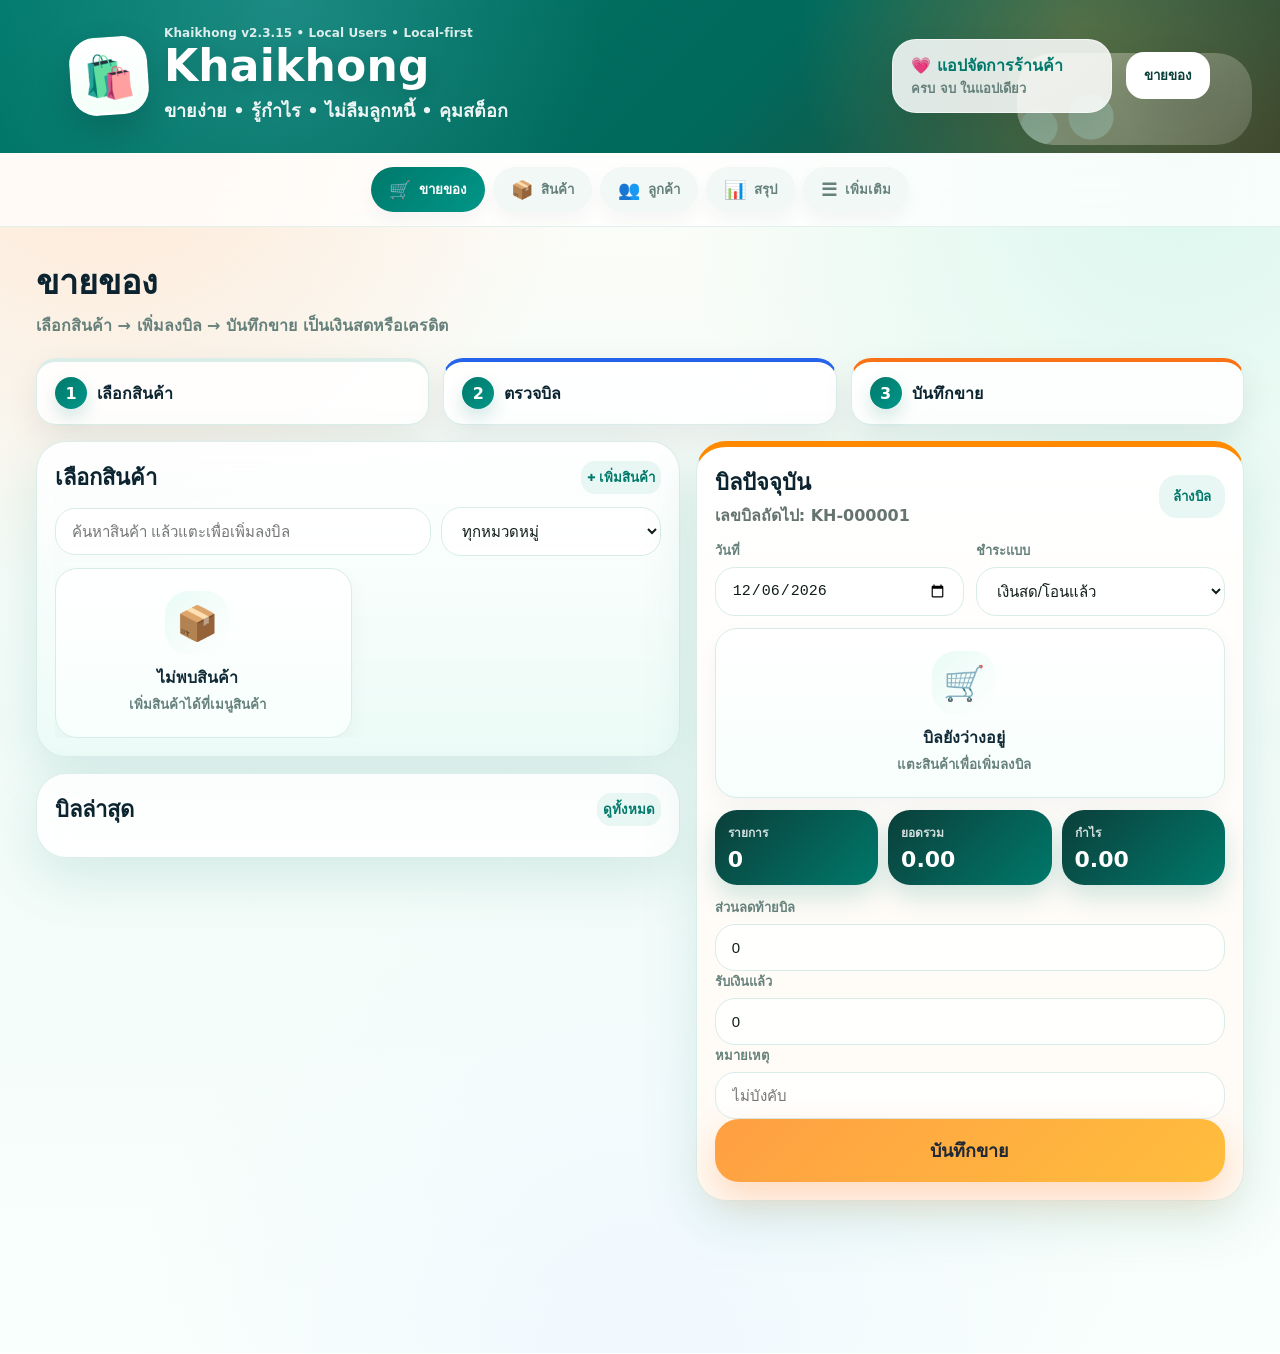
==== index.html @ b631b6a9 "Add files via upload" ====
<!doctype html>
<html lang="th">
<head>
  <meta charset="utf-8">
  <meta name="viewport" content="width=device-width,initial-scale=1,viewport-fit=cover">
  <meta name="theme-color" content="#0f766e">
  <title>Khaikhong v2</title>
  <link rel="manifest" href="manifest.json">
  <link rel="stylesheet" href="styles.css">
</head>
<body class="app-shell">
<header class="hero cute-hero">
  <div class="hero-inner">
    <div class="brand-area">
      <div class="mascot-logo" aria-hidden="true">🛍️</div>
      <div>
        <p class="eyebrow">Khaikhong v2.3.15 • Local Users • Local-first</p>
        <h1 id="appTitleText">Khaikhong</h1>
        <p class="subtitle" id="appSubtitleText">ขายง่าย • รู้กำไร • ไม่ลืมลูกหนี้ • คุมสต็อก</p>
      </div>
    </div>
    <div class="hero-right">
      <div class="hero-bubble">💗 แอปจัดการร้านค้า<br><span>ครบ จบ ในแอปเดียว</span></div>
      <div class="hero-actions"><button data-open-tab="sale" class="hero-btn">ขายของ</button><button id="installBtn" class="hero-btn secondary hidden">ติดตั้งแอป</button></div>
    </div>
  </div>
</header>

<nav class="tabs">
  <button data-tab="sale" class="tab active"><span class="tab-icon">🛒</span>ขายของ</button><button data-tab="products" class="tab"><span class="tab-icon">📦</span>สินค้า</button><button data-tab="customers" class="tab"><span class="tab-icon">👥</span>ลูกค้า</button><button data-tab="summary" class="tab"><span class="tab-icon">📊</span>สรุป</button><button data-tab="lowStock" class="tab secondary-tab">สินค้าใกล้หมด</button><button data-tab="more" class="tab"><span class="tab-icon">☰</span>เพิ่มเติม</button>
  <button data-tab="purchase" class="tab secondary-tab">ซื้อเข้า</button><button data-tab="ledger" class="tab secondary-tab">ยอดค้าง</button><button data-tab="debtAging" class="tab secondary-tab">ลูกหนี้ครบกำหนด</button><button data-tab="payments" class="tab secondary-tab">รับเงิน</button><button data-tab="reports" class="tab secondary-tab">รายงาน</button><button data-tab="billSearch" class="tab secondary-tab">ค้นหาบิล</button><button data-tab="closePeriod" class="tab secondary-tab">ปิดรอบ</button><button data-tab="stockCount" class="tab secondary-tab">ตรวจนับสต็อก</button><button data-tab="adjust" class="tab secondary-tab">ปรับสต็อก</button><button data-tab="productDetail" class="tab secondary-tab">รายละเอียดสินค้า</button><button data-tab="customerDetail" class="tab secondary-tab">รายละเอียดลูกค้า</button><button data-tab="backup" class="tab secondary-tab">Backup</button><button data-tab="gettingStarted" class="tab secondary-tab">เริ่มต้นใช้งาน</button><button data-tab="guide" class="tab secondary-tab">คู่มือ</button><button data-tab="settings" class="tab secondary-tab">ตั้งค่า</button><button data-tab="security" class="tab secondary-tab">ความปลอดภัย</button><button data-tab="about" class="tab secondary-tab">เกี่ยวกับ</button><button data-tab="testCenter" class="tab secondary-tab">ทดสอบระบบ</button>
    <button data-tab="billDetail" class="tab secondary-tab">รายละเอียดบิล</button>
</nav>

<main>
<section id="sale" class="page active">
  <div class="page-head"><div><h2>ขายของ</h2><p>เลือกสินค้า → เพิ่มลงบิล → บันทึกขาย เป็นเงินสดหรือเครดิต</p></div></div>
  <div class="steps"><div><b>1</b><span>เลือกสินค้า</span></div><div><b>2</b><span>ตรวจบิล</span></div><div><b>3</b><span>บันทึกขาย</span></div></div>
  <div class="pos-layout">
    <div class="left-col">
      <div class="panel product-picker"><div class="panel-head"><h3>เลือกสินค้า</h3><button class="link-btn" data-open-tab="products">+ เพิ่มสินค้า</button></div><div class="search-filter-row"><input id="saleSearch" class="search-input" placeholder="ค้นหาสินค้า แล้วแตะเพื่อเพิ่มลงบิล"><select id="saleCategoryFilter"><option value="">ทุกหมวดหมู่</option></select></div><div id="quickProducts" class="product-grid"></div></div>
      <div class="panel"><div class="panel-head"><h3>บิลล่าสุด</h3><button class="link-btn" data-open-tab="reports">ดูทั้งหมด</button></div><div id="recentBills" class="stack-list"></div></div>
    </div>
    <div class="right-col">
      <div class="bill-card">
        <div class="bill-top"><div><h3>บิลปัจจุบัน</h3><p id="currentBillMeta">ยังไม่ได้บันทึก</p></div><button id="clearCartBtn" class="soft-btn">ล้างบิล</button></div>
        <div class="form-row"><label>วันที่<input id="billDate" type="date"></label><label>ชำระแบบ<select id="paymentType"><option value="cash">เงินสด/โอนแล้ว</option><option value="credit">เครดิต/ค้างชำระ</option></select></label></div>
        <label id="customerField" class="hidden-field">ลูกค้า<select id="billCustomer"></select></label>
        <div id="cartItems" class="cart-items"></div>
        <div class="bill-summary"><div><span>รายการ</span><strong id="cartCount">0</strong></div><div><span>ยอดรวม</span><strong id="cartTotal">0.00</strong></div><div><span>กำไร</span><strong id="cartProfit">0.00</strong></div></div>
        <label>ส่วนลดท้ายบิล<input id="billDiscount" data-keypad="true" type="number" min="0" step="0.01" value="0"></label><label>รับเงินแล้ว<input id="paidAmount" data-keypad="true" type="number" min="0" step="0.01" value="0"></label>
        <label>หมายเหตุ<input id="billNote" placeholder="ไม่บังคับ"></label>
        <button id="saveBillBtn" class="save-btn">บันทึกขาย</button>
      </div>
    </div>
  </div>
</section>

<section id="products" class="page">
  <div class="page-head"><div><h2>สินค้า</h2><p>เพิ่มสินค้า ค้นหา ดูสต็อก ทุนเฉลี่ย และซื้อเข้า</p></div></div>
  <form id="productForm" class="panel form-grid"><input type="hidden" id="productId"><label>ชื่อสินค้า<input id="productName" required placeholder="เช่น ปูอัด"></label><label>หน่วย<input id="productUnit" placeholder="ชิ้น / แพ็ค / กก."></label><label>หมวดหมู่<input id="productCategory" placeholder="เช่น อาหารแช่แข็ง / เครื่องดื่ม"></label><label>ราคาขายปลีก<input id="productPrice" data-keypad="true" type="number" min="0" step="0.01" value="0"></label><label>ราคาขายส่ง<input id="productWholesalePrice" data-keypad="true" type="number" min="0" step="0.01" value="0"></label><label>สต็อกขั้นต่ำ<input id="productMin" data-keypad="true" type="number" min="0" step="1" value="0"></label><label>หมายเหตุ<input id="productNote" placeholder="ไม่บังคับ"></label><div class="form-actions"><button class="primary-btn" type="submit" id="productSubmitBtn">บันทึกสินค้า</button><button class="soft-btn" type="button" id="resetProductBtn">ล้างฟอร์ม</button></div></form>
  <div class="panel"><div class="panel-head"><h3>รายการสินค้า</h3><button class="link-btn" data-open-tab="purchase">ซื้อเข้า</button></div><div class="search-filter-row"><input id="productSearch" class="search-input" placeholder="ค้นหาสินค้า / หมวดหมู่"><select id="productCategoryFilter"><option value="">ทุกหมวดหมู่</option></select></div><div class="table-wrap"><table><thead><tr><th>สินค้า</th><th>หมวดหมู่</th><th>สต็อก</th><th>ทุนเฉลี่ย</th><th>ราคาปลีก</th><th>ราคาส่ง</th><th>สถานะ</th><th></th></tr></thead><tbody id="productsTable"></tbody></table></div></div>
</section>


<section id="productDetail" class="page">
  <div class="page-head">
    <div>
      <h2>รายละเอียดสินค้า</h2>
      <p>ดูสต็อก ทุนเฉลี่ย ยอดขาย กำไร และประวัติการเคลื่อนไหวของสินค้า</p>
    </div>
    <div class="form-actions">
      <button class="soft-btn" data-open-tab="products" type="button">กลับสินค้า</button>
      <button class="soft-btn" id="detailPurchaseBtn" type="button">ซื้อเข้า</button>
      <button class="soft-btn" id="detailAdjustBtn" type="button">ปรับสต็อก</button>
    </div>
  </div>

  <div id="productDetailContent" class="product-detail-wrap">
    <div class="panel">
      <div class="list-item">
        <div>
          <strong>ยังไม่ได้เลือกสินค้า</strong>
          <small>ไปที่หน้าสินค้า แล้วกดปุ่มรายละเอียด</small>
        </div>
      </div>
    </div>
  </div>
</section>

<section id="customers" class="page">
  <div class="page-head"><div><h2>ลูกค้า</h2><p>จัดการลูกค้า เครดิต และเปิดสมุดบัญชีลูกค้า</p></div></div>
  <form id="customerForm" class="panel form-grid"><input type="hidden" id="customerId"><label>ชื่อลูกค้า<input id="customerName" required placeholder="เช่น แนน / พี่ออย"></label><label>ประเภทลูกค้า<select id="customerType"><option value="ทั่วไป">ทั่วไป</option><option value="ขายปลีก">ขายปลีก</option><option value="ขายส่ง">ขายส่ง</option></select></label><label>เบอร์โทร<input id="customerPhone" placeholder="ไม่บังคับ"></label><label>วงเงินเครดิต<input id="customerLimit" data-keypad="true" type="number" min="0" step="0.01" value="0"></label><label>เครดิตกี่วัน<input id="customerDays" data-keypad="true" type="number" min="0" step="1" value="0"></label><label>หมายเหตุ<input id="customerNote" placeholder="ไม่บังคับ"></label><div class="form-actions"><button class="primary-btn" type="submit" id="customerSubmitBtn">บันทึกลูกค้า</button><button class="soft-btn" type="button" id="resetCustomerBtn">ล้างฟอร์ม</button></div></form>
  <div class="panel"><div class="panel-head"><h3>รายการลูกค้า</h3><button class="link-btn" data-open-tab="ledger">ยอดค้าง</button></div><input id="customerSearch" class="search-input" placeholder="ค้นหาลูกค้า"><div class="table-wrap"><table><thead><tr><th>ลูกค้า</th><th>ประเภท</th><th>ยอดค้าง</th><th>วงเงิน</th><th></th></tr></thead><tbody id="customersTable"></tbody></table></div></div>
</section>


<section id="lowStock" class="page">
  <div class="page-head">
    <div>
      <h2>สินค้าใกล้หมด</h2>
      <p>ดูสินค้าที่สต็อกต่ำกว่าจุดแจ้งเตือน และกดซื้อเข้าได้ทันที</p>
    </div>
    <div class="form-actions">
      <button id="copyLowStockBtn" class="soft-btn" type="button">คัดลอกรายการ</button>
      <button id="printLowStockBtn" class="soft-btn" type="button">พิมพ์รายการ</button>
      <button class="primary-btn" data-open-tab="purchase" type="button">ซื้อเข้า</button>
    </div>
  </div>

  <div class="panel low-stock-panel">
    <div class="panel-head">
      <h3>รายการที่ควรซื้อเพิ่ม</h3>
      <span id="lowStockCountText" class="hint">กำลังตรวจสอบ...</span>
    </div>
    <div id="lowStockCenterList" class="stack-list"></div>
  </div>
</section>


<section id="customerDetail" class="page">
  <div class="page-head">
    <div>
      <h2>รายละเอียดลูกค้า</h2>
      <p>ดูข้อมูลลูกค้า บิลทั้งหมด ยอดค้าง และรายการรับเงิน</p>
    </div>
    <div class="form-actions">
      <button class="soft-btn" data-open-tab="customers" type="button">กลับลูกค้า</button>
      <button class="soft-btn" id="copyCustomerHistoryBtn" type="button">คัดลอกสรุป</button>
      <button class="soft-btn" id="printCustomerHistoryBtn" type="button">พิมพ์ประวัติ</button>
      <button class="soft-btn" id="exportCustomerHistoryCsvBtn" type="button">Export CSV</button>
      <button class="soft-btn" id="customerDetailPaymentBtn" type="button">รับเงิน</button>
      <button class="soft-btn" id="customerDetailLedgerBtn" type="button">ดูยอดค้าง</button>
    </div>
  </div>


  <div class="panel customer-history-filter">
    <div class="panel-head">
      <h3>ตัวกรองประวัติการซื้อ</h3>
      <div class="filter-actions">
        <button id="customerHistoryTodayBtn" class="soft-btn" type="button">วันนี้</button>
        <button id="customerHistory7DaysBtn" class="soft-btn" type="button">7 วัน</button>
        <button id="customerHistoryMonthBtn" class="soft-btn" type="button">เดือนนี้</button>
        <button id="customerHistoryPrevMonthBtn" class="soft-btn" type="button">เดือนก่อน</button>
        <button id="customerHistoryClearBtn" class="soft-btn" type="button">ล้าง</button>
      </div>
    </div>
    <div class="customer-history-grid">
      <label>วันที่เริ่ม<input id="customerHistoryFrom" type="date"></label>
      <label>วันที่สิ้นสุด<input id="customerHistoryTo" type="date"></label>
      <label>ค้นหาสินค้า<input id="customerHistoryItemSearch" placeholder="เช่น ปูอัด / ลูกชิ้น"></label>
      <label>มุมมอง
        <select id="customerHistoryView">
          <option value="overview">ภาพรวม</option>
          <option value="bills">บิลที่ซื้อ</option>
          <option value="items">รายการที่ซื้อ</option>
          <option value="summary">สรุปสินค้า</option>
        </select>
      </label>
      <label class="toggle-label customer-toggle">
        <span>แสดงบิลยกเลิกด้วย</span>
        <input id="customerHistoryIncludeCancelled" type="checkbox">
      </label>
    </div>
  </div>

  <div id="customerDetailContent" class="customer-detail-wrap">
    <div class="panel">
      <div class="list-item">
        <div>
          <strong>ยังไม่ได้เลือกลูกค้า</strong>
          <small>ไปที่หน้าลูกค้า แล้วกดปุ่ม “รายละเอียด” หรือ “สมุดบัญชี”</small>
        </div>
      </div>
    </div>
  </div>
</section>

<section id="summary" class="page">
  <div class="page-head"><div><h2>สรุป</h2><p>ดูยอดขาย กำไร ลูกหนี้ และสต็อกแบบเร็ว</p></div></div>
  <div class="kpi-grid"><article class="kpi blue"><span>ยอดขายวันนี้</span><strong id="todaySales">0.00</strong><small>บาท</small></article><article class="kpi green"><span>กำไรวันนี้</span><strong id="todayProfit">0.00</strong><small>บาท</small></article><article class="kpi purple"><span>ยอดขายเดือนนี้</span><strong id="monthSales">0.00</strong><small>บาท</small></article><article class="kpi orange"><span>ลูกหนี้ค้างชำระ</span><strong id="totalCredit">0.00</strong><small>บาท</small></article></div>
  
<div class="panel daily-close-panel">
  <div class="panel-head">
    <div>
      <h3>ปิดยอดวันนี้</h3>
      <span class="hint">สรุปสำหรับตรวจยอดตอนสิ้นวัน</span>
    </div>
    <div class="row-actions">
      <button id="copyDailyCloseBtn" class="soft-btn" type="button">คัดลอกสรุปวันนี้</button>
      <button id="printDailyCloseBtn" class="soft-btn" type="button">พิมพ์สรุปวันนี้</button>
    </div>
  </div>

  <div class="daily-close-grid">
    <div><span>ยอดขายวันนี้</span><strong id="closeSalesToday">0.00</strong></div>
    <div><span>กำไรวันนี้</span><strong id="closeProfitToday">0.00</strong></div>
    <div><span>เงินสด/โอนที่ได้รับ</span><strong id="closeCashToday">0.00</strong></div>
    <div><span>เครดิตใหม่วันนี้</span><strong id="closeCreditToday">0.00</strong></div>
    <div><span>รับเงินลูกหนี้วันนี้</span><strong id="closePaymentToday">0.00</strong></div>
    <div><span>จำนวนบิลวันนี้</span><strong id="closeBillCountToday">0</strong></div>
  </div>
</div>


      <div class="panel low-stock-mini-panel">
        <div class="panel-head">
          <div>
            <h3>แจ้งเตือนสินค้าใกล้หมด</h3>
            <span class="hint">รายการที่เหลือน้อยกว่าหรือเท่ากับสต็อกขั้นต่ำ</span>
          </div>
          <button class="soft-btn" data-open-tab="lowStock" type="button">ดูสินค้าใกล้หมด</button>
        </div>
        <div id="lowStockMiniList" class="stack-list"></div>
      </div>

<div class="dashboard-grid"><div class="panel"><div class="panel-head"><h3>สินค้าใกล้หมด</h3><button class="link-btn" data-open-tab="products">ดูสินค้า</button></div><div id="lowStockList" class="stack-list"></div></div><div class="panel"><div class="panel-head"><h3>ลูกหนี้สูงสุด</h3><button class="link-btn" data-open-tab="ledger">ดูยอดค้าง</button></div><div id="topDebtors" class="stack-list"></div></div></div>
  <div class="panel"><div class="panel-head"><h3>บิลล่าสุด</h3><span id="backupStatus" class="hint">Backup: -</span></div><div id="summaryRecentBills" class="stack-list"></div></div>
</section>

<section id="purchase" class="page">
  <div class="page-head"><div><h2>ซื้อเข้า</h2><p>เพิ่มของเข้าสต็อกและบันทึกต้นทุน</p></div></div>
  <form id="purchaseForm" class="panel form-grid"><input type="hidden" id="purchaseId"><div id="purchaseEditBanner" class="edit-banner hidden">กำลังแก้ไขรายการซื้อเข้า</div><label>วันที่<input id="purchaseDate" type="date"></label><label>สินค้า<select id="purchaseProduct"></select></label><label>จำนวน<input id="purchaseQty" data-keypad="true" type="number" min="0.01" step="0.01"></label><label>ทุนต่อหน่วย<input id="purchaseCost" data-keypad="true" type="number" min="0" step="0.01"></label><label>หมายเหตุ<input id="purchaseNote" placeholder="ไม่บังคับ"></label><div class="form-actions"><button class="primary-btn" type="submit" id="purchaseSubmitBtn">บันทึกซื้อเข้า</button><button class="soft-btn hidden" type="button" id="cancelPurchaseEditBtn">ยกเลิกแก้ไข</button></div></form>
  <div class="panel"><div class="panel-head"><h3>ประวัติซื้อเข้า / เคลื่อนไหวสต็อก</h3></div><div id="movementList" class="stack-list"></div></div>
</section>

<section id="ledger" class="page">
  <div class="page-head"><div><h2>ยอดค้าง</h2><p>ดูว่าใครค้างเงินเท่าไร และมาจากบิลไหน</p></div><button class="primary-btn" data-open-tab="payments">+ รับเงิน</button></div>
  <div class="ledger-layout"><div class="panel"><div class="panel-head"><h3>เลือกลูกค้า</h3></div><input id="ledgerSearch" class="search-input" placeholder="ค้นหาลูกค้า"><div id="ledgerCustomers" class="stack-list"></div></div><div class="panel"><div class="panel-head"><h3 id="ledgerTitle">สมุดบัญชี</h3><button id="clearLedgerBtn" class="soft-btn">ล้างเลือก</button></div><div class="ledger-kpis"><div><span>ยอดค้าง</span><strong id="ledgerBalance">0.00</strong></div><div><span>ขายเครดิต</span><strong id="ledgerCreditSales">0.00</strong></div><div><span>รับเงินแล้ว</span><strong id="ledgerPaid">0.00</strong></div></div><div id="ledgerEntries" class="stack-list"></div></div></div>
</section>

<section id="payments" class="page">
  <div class="page-head"><div><h2>รับเงิน</h2><p>รับชำระลูกหนี้เครดิต</p></div></div>
  <form id="paymentForm" class="panel form-grid"><input type="hidden" id="paymentId"><div id="paymentEditBanner" class="edit-banner hidden">กำลังแก้ไขรายการรับเงิน</div><label>วันที่<input id="paymentDate" type="date"></label><label>ลูกค้า<select id="paymentCustomer"></select></label><label>บิลที่รับเงิน<select id="paymentBill"></select></label><label>จำนวนเงิน<input id="paymentAmount" data-keypad="true" type="number" min="0.01" step="0.01"></label><label>ช่องทาง<select id="paymentMethod"><option value="เงินสด">เงินสด</option><option value="โอน">โอน</option><option value="อื่น ๆ">อื่น ๆ</option></select></label><label>หมายเหตุ<input id="paymentNote" placeholder="ไม่บังคับ"></label><div class="form-actions"><button class="primary-btn" type="submit" id="paymentSubmitBtn">บันทึกรับเงิน</button><button class="soft-btn hidden" type="button" id="cancelPaymentEditBtn">ยกเลิกแก้ไข</button></div></form>
  <div class="panel"><div class="panel-head"><h3>บิลที่ยังค้าง</h3><span class="hint">เลือกลูกค้าแล้วเลือกบิลที่จะรับเงิน</span></div><div id="outstandingBills" class="stack-list"></div></div><div class="panel"><div class="panel-head"><h3>ประวัติรับเงิน</h3></div><div id="paymentList" class="stack-list"></div></div>
</section>


<section id="billSearch" class="page">
  <div class="page-head">
    <div>
      <h2>ค้นหาบิล</h2>
      <p>ค้นหาบิลย้อนหลังจากวันที่ เลขบิล ลูกค้า หรือสินค้าที่อยู่ในบิล</p>
    </div>
    <div class="form-actions">
      <button id="exportBillSearchCsvBtn" class="soft-btn" type="button">Export ผลค้นหา</button>
      <button class="primary-btn" data-open-tab="reports" type="button">ไปรายงาน</button>
    </div>
  </div>

  <div class="panel bill-search-panel">
    <div class="panel-head">
      <h3>ตัวกรองค้นหาบิล</h3>
      <div class="filter-actions">
        <button id="billSearchTodayBtn" class="soft-btn" type="button">วันนี้</button>
        <button id="billSearchYesterdayBtn" class="soft-btn" type="button">เมื่อวาน</button>
        <button id="billSearch7DaysBtn" class="soft-btn" type="button">7 วัน</button>
        <button id="billSearchMonthBtn" class="soft-btn" type="button">เดือนนี้</button>
        <button id="billSearchClearBtn" class="soft-btn" type="button">ล้าง</button>
      </div>
    </div>

    <div class="bill-search-grid">
      <label>ค้นหาเลขบิล / ลูกค้า / หมายเหตุ<input id="billSearchText" placeholder="เช่น KH-000039 / แนน / เครดิต"></label>
      <label>ค้นหาสินค้าในบิล<input id="billSearchItem" placeholder="เช่น ไข่ไก่ / ขนมตัวปลา"></label>
      <label>วันที่เริ่ม<input id="billSearchFrom" type="date"></label>
      <label>วันที่สิ้นสุด<input id="billSearchTo" type="date"></label>
      <label>ลูกค้า<select id="billSearchCustomer"><option value="">ลูกค้าทั้งหมด</option></select></label>
      <label>สถานะบิล
        <select id="billSearchStatus">
          <option value="">ทั้งหมด</option>
          <option value="paid">ชำระแล้ว</option>
          <option value="creditDue">เครดิต/ค้างชำระ</option>
          <option value="partial">จ่ายบางส่วน</option>
          <option value="cancelled">ยกเลิก</option>
        </select>
      </label>
      <label>ประเภทชำระเงิน
        <select id="billSearchPaymentType">
          <option value="">ทั้งหมด</option>
          <option value="cash">เงินสด/โอนแล้ว</option>
          <option value="credit">เครดิต</option>
        </select>
      </label>
    </div>

    <div class="bill-search-summary">
      <div><span>จำนวนบิล</span><strong id="billSearchCount">0</strong></div>
      <div><span>ยอดขาย</span><strong id="billSearchSales">0.00</strong></div>
      <div><span>ต้นทุน</span><strong id="billSearchCost">0.00</strong></div>
      <div><span>กำไร</span><strong id="billSearchProfit">0.00</strong></div>
      <div><span>ยอดเครดิตค้าง</span><strong id="billSearchCredit">0.00</strong></div>
    </div>
  </div>

  <div class="panel">
    <div class="panel-head">
      <h3>ผลการค้นหา</h3>
      <span id="billSearchResultText" class="hint">กำลังตรวจสอบ...</span>
    </div>
    <div id="billSearchResults" class="bill-search-results"></div>
  </div>
</section>


<section id="debtAging" class="page">
  <div class="page-head">
    <div>
      <h2>ลูกหนี้ครบกำหนด</h2>
      <p>ดูบิลเครดิตที่ยังค้าง แยกตามครบกำหนด ใกล้ครบ และเกินกำหนด</p>
    </div>
    <div class="form-actions">
      <button id="copyDebtSummaryBtn" class="soft-btn" type="button">คัดลอกสรุป</button>
      <button id="exportDebtAgingCsvBtn" class="soft-btn" type="button">Export CSV</button>
      <button class="primary-btn" data-open-tab="payments" type="button">รับเงิน</button>
    </div>
  </div>

  <div class="panel debt-aging-panel">
    <div class="panel-head">
      <h3>ตัวกรองลูกหนี้</h3>
      <div class="filter-actions">
        <button id="debtShowAllBtn" class="soft-btn" type="button">ทั้งหมด</button>
        <button id="debtOverdueBtn" class="soft-btn" type="button">เกินกำหนด</button>
        <button id="debtDueSoonBtn" class="soft-btn" type="button">ใกล้ครบ</button>
        <button id="debtClearBtn" class="soft-btn" type="button">ล้าง</button>
      </div>
    </div>
    <div class="debt-aging-grid">
      <label>ค้นหา<input id="debtAgingSearch" placeholder="ชื่อลูกค้า / เลขบิล / หมายเหตุ"></label>
      <label>ลูกค้า<select id="debtAgingCustomer"><option value="">ลูกค้าทั้งหมด</option></select></label>
      <label>สถานะ
        <select id="debtAgingStatus">
          <option value="">ทั้งหมด</option>
          <option value="overdue">เกินกำหนด</option>
          <option value="dueToday">ครบกำหนดวันนี้</option>
          <option value="dueSoon">ใกล้ครบกำหนด</option>
          <option value="notDue">ยังไม่ครบกำหนด</option>
        </select>
      </label>
      <label>ครบกำหนดตั้งแต่<input id="debtDueFrom" type="date"></label>
      <label>ครบกำหนดถึง<input id="debtDueTo" type="date"></label>
    </div>
    <div id="debtAgingSummary" class="debt-aging-summary"></div>
  </div>

  <div class="panel">
    <div class="panel-head">
      <h3>รายการบิลเครดิตค้าง</h3>
      <span id="debtAgingResultText" class="hint">กำลังตรวจสอบ...</span>
    </div>
    <div id="debtAgingResults" class="debt-aging-results"></div>
  </div>
</section>

<section id="reports" class="page">
  <div class="page-head"><div><h2>รายงาน</h2><p>รายงานจากบิลขายจริง กดดูรายละเอียดบิลได้</p></div><button id="exportCsvBtn" class="soft-btn">Export CSV</button></div>
  <div class="panel"><div class="panel-head"><h3>ตัวกรอง</h3><div class="filter-actions"><button id="filterTodayBtn" class="soft-btn">วันนี้</button><button id="filterMonthBtn" class="soft-btn">เดือนนี้</button><button id="resetFilterBtn" class="soft-btn">ล้าง</button></div></div><div class="form-grid"><label>วันที่เริ่ม<input id="reportFrom" type="date"></label><label>วันที่สิ้นสุด<input id="reportTo" type="date"></label><label>ลูกค้า<select id="reportCustomer"></select></label><label>ประเภท<select id="reportPaymentType"><option value="">ทั้งหมด</option><option value="cash">เงินสด/โอนแล้ว</option><option value="credit">เครดิต</option></select></label></div><div class="report-summary"><div><span>ยอดขาย</span><strong id="reportSales">0.00</strong></div><div><span>ต้นทุน</span><strong id="reportCost">0.00</strong></div><div><span>กำไร</span><strong id="reportProfit">0.00</strong></div><div><span>จำนวนบิล</span><strong id="reportCount">0</strong></div></div></div>
  <div class="panel"><div class="table-wrap"><table><thead><tr><th>บิล</th><th>วันที่</th><th>ลูกค้า</th><th>ยอดขาย</th><th>กำไร</th><th>สถานะ</th><th></th></tr></thead><tbody id="reportBills"></tbody></table></div></div>
</section>




<section id="closePeriod" class="page">
  <div class="page-head">
    <div>
      <h2>ปิดรอบ / ล็อกข้อมูลย้อนหลัง</h2>
      <p>ปิดรอบหลังตรวจยอดแล้ว เพื่อป้องกันการแก้ไขบิล สต็อก ต้นทุน และลูกหนี้ย้อนหลัง</p>
    </div>
    <div class="form-actions">
      <button id="closeTodayBtn" class="soft-btn" type="button">ปิดถึงวันนี้</button>
      <button id="closeMonthBtn" class="soft-btn" type="button">ปิดถึงสิ้นเดือนนี้</button>
      <button id="refreshClosePeriodBtn" class="soft-btn" type="button">รีเฟรชสถานะ</button><button id="createClosePeriodBtn" class="primary-btn" type="button">บันทึกปิดรอบ</button>
    </div>
  </div>

  <div class="panel close-period-current">
    <div class="panel-head">
      <div>
        <h3>สถานะการล็อกปัจจุบัน</h3>
        <span id="currentLockText" class="hint">กำลังตรวจสอบ...</span>
      </div>
      <span id="currentLockBadge" class="close-period-badge">ยังไม่ล็อก</span>
    </div>
    <div id="currentLockAdvice" class="close-period-advice">ยังไม่มีการปิดรอบย้อนหลัง</div>
  </div>

  <div class="panel close-period-form-panel">
    <div class="panel-head">
      <h3>ตั้งค่าการปิดรอบ</h3>
      <span class="hint">แนะนำให้ Backup ก่อนปิดรอบทุกครั้ง</span>
    </div>

    <div class="close-period-grid">
      <label>ปิดรอบถึงวันที่<input id="closeLockUntil" type="date"></label>
      <label>ประเภทการปิดรอบ
        <select id="closePeriodType">
          <option value="daily">ปิดยอดรายวัน</option>
          <option value="monthly">ปิดยอดรายเดือน</option>
          <option value="custom">กำหนดเอง</option>
        </select>
      </label>
      <label>หมายเหตุ<input id="closePeriodNote" placeholder="เช่น ปิดยอดสิ้นวัน / ตรวจแล้วตรง"></label>
    </div>

    <div id="closePeriodSummary" class="close-period-summary">
      <div><span>จำนวนบิล</span><strong>0</strong></div>
      <div><span>ยอดขาย</span><strong>0.00</strong></div>
      <div><span>ต้นทุน</span><strong>0.00</strong></div>
      <div><span>กำไร</span><strong>0.00</strong></div>
      <div><span>ยอดค้าง</span><strong>0.00</strong></div>
      <div><span>รับเงินลูกหนี้</span><strong>0.00</strong></div>
      <div><span>ซื้อเข้า</span><strong>0.00</strong></div>
      <div><span>คืนสินค้า</span><strong>0.00</strong></div>
    </div>
  </div>

  <div class="panel close-period-info">
    <div class="panel-head">
      <h3>เมื่อปิดรอบแล้ว ระบบจะป้องกันอะไร</h3>
    </div>
    <div class="close-rules-grid">
      <div>✅ ป้องกันการเพิ่มบิลย้อนหลัง</div>
      <div>✅ ป้องกันการยกเลิก/ลบบิลที่อยู่ในรอบปิดแล้ว</div>
      <div>✅ ป้องกันการคืนสินค้าจากบิลที่ล็อกแล้ว</div>
      <div>✅ ป้องกันการแก้/ลบซื้อเข้าและปรับสต็อกย้อนหลัง</div>
      <div>✅ ป้องกันการแก้/ลบรับเงินย้อนหลัง</div>
      <div>✅ ป้องกันการตรวจนับย้อนหลังในวันที่ล็อกแล้ว</div>
    </div>
  </div>

  <div class="panel">
    <div class="panel-head">
      <h3>ประวัติการปิดรอบ</h3>
      <span class="hint">ถ้าจำเป็น สามารถปลดล็อกได้ด้วยการยืนยันเลขรอบ</span>
    </div>
    <div id="closePeriodHistory" class="stack-list"></div>
  </div>
</section>

<section id="stockCount" class="page">
  <div class="page-head">
    <div>
      <h2>ตรวจนับสต็อก</h2>
      <p>ใส่จำนวนที่นับจริง ระบบจะเทียบกับยอดในระบบและสร้างรายการปรับสต็อกให้อัตโนมัติ</p>
    </div>
    <div class="form-actions">
      <button id="stockCountFillSystemBtn" class="soft-btn" type="button">เติมจากยอดระบบ</button>
      <button id="stockCountClearBtn" class="soft-btn" type="button">ล้างที่กรอก</button>
      <button id="stockCountApplyBtn" class="primary-btn" type="button">บันทึกตรวจนับ</button>
    </div>
  </div>

  <div class="panel stock-count-filter">
    <div class="panel-head">
      <h3>ตัวกรองและรายละเอียดการตรวจนับ</h3>
      <span class="hint">แนะนำให้ Backup ก่อนตรวจนับจริง</span>
    </div>
    <div class="stock-count-filter-grid">
      <label>วันที่ตรวจนับ<input id="stockCountDate" type="date"></label>
      <label>ค้นหาสินค้า<input id="stockCountSearch" placeholder="ชื่อสินค้า / หมวดหมู่"></label>
      <label>หมวดหมู่<select id="stockCountCategoryFilter"><option value="">ทุกหมวดหมู่</option></select></label>
      <label>หมายเหตุรอบตรวจนับ<input id="stockCountNote" placeholder="เช่น ตรวจนับสิ้นวัน / ตรวจนับสิ้นเดือน"></label>
      <label class="toggle-label stock-count-toggle">
        <span>แสดงเฉพาะรายการที่ต่าง</span>
        <input id="stockCountOnlyDiff" type="checkbox">
      </label>
    </div>

    <div id="stockCountSummary" class="stock-count-summary">
      <div><span>กรอกแล้ว</span><strong>0</strong></div>
      <div><span>รายการต่าง</span><strong>0</strong></div>
      <div><span>ปรับเพิ่ม</span><strong>0.00</strong></div>
      <div><span>ปรับลด</span><strong>0.00</strong></div>
      <div><span>ผลต่างมูลค่า</span><strong>0.00</strong></div>
    </div>
  </div>

  <div class="panel">
    <div class="panel-head">
      <h3>รายการสินค้าเพื่อตรวจนับ</h3>
      <span id="stockCountRowsText" class="hint">กำลังตรวจสอบ...</span>
    </div>
    <div id="stockCountRows" class="stock-count-rows"></div>
  </div>

  <div class="panel">
    <div class="panel-head">
      <h3>ประวัติการตรวจนับ</h3>
      <span class="hint">ลบรายการตรวจนับได้ ระบบจะย้อนปรับสต็อกและคำนวณ FIFO ใหม่</span>
    </div>
    <div id="stockCountHistory" class="stack-list"></div>
    <div id="stockCountDetail" class="stock-count-detail"></div>
  </div>
</section>

<section id="adjust" class="page">
  <div class="page-head">
    <div>
      <h2>ปรับสต็อก</h2>
      <p>ใช้เมื่อของเสีย ของหาย หรือนับสต็อกจริงแล้วไม่ตรงกับระบบ</p>
    </div>
  </div>

  <form id="adjustForm" class="panel form-grid">
    <input type="hidden" id="adjustId">
    <div id="adjustEditBanner" class="edit-banner hidden">กำลังแก้ไขรายการปรับสต็อก</div>

    <label>วันที่<input id="adjustDate" type="date"></label>
    <label>สินค้า<select id="adjustProduct"></select></label>
    <label>ประเภท
      <select id="adjustType">
        <option value="adjust_in">ปรับเพิ่ม</option>
        <option value="adjust_out">ปรับลด</option><option value="cost_adjust">ปรับทุนเฉลี่ย</option>
      </select>
    </label>
    <label>จำนวน <small>ไม่ต้องใส่ถ้าปรับทุนเฉลี่ย</small><input id="adjustQty" data-keypad="true" type="number" min="0.01" step="0.01"></label>
    <label>ทุนต่อหน่วย <small>ใช้ตอนปรับเพิ่ม</small><input id="adjustCost" data-keypad="true" type="number" min="0" step="0.01" value="0"></label>
    <label>เหตุผล / หมายเหตุ<input id="adjustNote" placeholder="เช่น ของเสีย / ของหาย / นับสต็อกแล้วไม่ตรง"></label>

    <div class="form-actions">
      <button class="primary-btn" type="submit" id="adjustSubmitBtn">บันทึกปรับสต็อก</button>
      <button class="soft-btn hidden" type="button" id="cancelAdjustEditBtn">ยกเลิกแก้ไข</button>
    </div>
  </form>

  <div class="panel">
    <div class="panel-head">
      <h3>ประวัติปรับสต็อก</h3>
      <span class="hint">แก้ไข/ลบได้ ระบบจะคำนวณสต็อกใหม่</span>
    </div>
    <div id="adjustList" class="stack-list"></div>
  </div>
</section>

<section id="backup" class="page">
  <div class="page-head"><div><h2>Backup</h2><p>ข้อมูลอยู่ในเครื่อง ควรสำรองข้อมูลเป็นประจำ</p></div></div>
  <div class="panel"><div class="backup-warning"><strong>สำคัญ:</strong> ข้อมูลเก็บใน Browser/เครื่องที่ใช้งาน ไม่ได้อยู่บน GitHub</div><div id="backupAdvice" class="backup-advice">ควร Export Backup เป็นประจำ</div><div class="form-actions"><button id="exportBackupBtn" class="primary-btn">Export Backup JSON</button><label class="file-btn">Import Backup JSON<input id="importBackupInput" type="file" accept="application/json"></label></div></div>
  
  <div class="panel import-panel">
    <div class="panel-head">
      <div>
        <h3>Import ข้อมูลเริ่มต้น</h3>
        <span class="hint">นำเข้าสินค้า/ลูกค้าจาก CSV เหมาะกับย้ายจาก Excel หรือ Google Sheet</span>
      </div>
    </div>
    <div class="import-grid">
      <div class="import-card">
        <h3>สินค้า + สต็อกเริ่มต้น</h3>
        <p>รองรับ: ชื่อสินค้า, หน่วย, ราคาขายปลีก, ราคาขายส่ง, สต็อกเริ่มต้น, ทุนเริ่มต้น, สต็อกขั้นต่ำ, หมายเหตุ</p>
        <div class="form-actions">
          <button id="downloadProductTemplateBtn" class="soft-btn" type="button">ดาวน์โหลดตัวอย่างสินค้า</button>
          <label class="file-btn">Import สินค้า CSV<input id="importProductsCsvInput" type="file" accept=".csv,text/csv"></label>
        </div>
      </div>
      <div class="import-card">
        <h3>ลูกค้า</h3>
        <p>รองรับ: ชื่อลูกค้า, ประเภท, เบอร์โทร, วงเงินเครดิต, เครดิตกี่วัน, หมายเหตุ</p>
        <div class="form-actions">
          <button id="downloadCustomerTemplateBtn" class="soft-btn" type="button">ดาวน์โหลดตัวอย่างลูกค้า</button>
          <label class="file-btn">Import ลูกค้า CSV<input id="importCustomersCsvInput" type="file" accept=".csv,text/csv"></label>
        </div>
      </div>
    </div>
    <div class="backup-warning soft-warning"><strong>แนะนำ:</strong> ควร Export Backup ก่อน Import ทุกครั้ง ถ้ามีสต็อกเริ่มต้น ระบบจะสร้างรายการเคลื่อนไหวสต็อกประเภท opening ให้อัตโนมัติ</div>
  </div>

  <div class="panel danger-zone"><h3>ล้างข้อมูลทั้งหมด</h3><p>ใช้เฉพาะตอนเริ่มใหม่ แนะนำให้ Backup ก่อน</p><button id="clearAllBtn" class="danger-btn">ล้างข้อมูลทั้งหมด</button></div>
</section>



<section id="testCenter" class="page">
  <div class="page-head">
    <div>
      <h2>ทดสอบระบบ</h2>
      <p>สร้างข้อมูลทดสอบ ตรวจสูตรสำคัญ และล้างข้อมูล TEST ได้ในหน้าเดียว</p>
    </div>
    <div class="form-actions">
      <button class="soft-btn" data-open-tab="backup" type="button">ไป Backup</button>
      <button class="soft-btn" data-open-tab="summary" type="button">ดูสรุป</button>
    </div>
  </div>

  <div class="panel test-warning">
    <strong>คำเตือนก่อนทดสอบ</strong>
    <p>แนะนำให้ Export Backup ก่อนทดสอบ ข้อมูลทดสอบจะขึ้นต้นด้วย <code>TEST-</code> และสามารถล้างเฉพาะข้อมูลทดสอบได้</p>
  </div>

  <div class="test-actions-grid">
    <button id="runAutoTestBtn" class="primary-btn test-action" type="button">สร้างข้อมูลทดสอบ + ตรวจระบบ</button>
    <button id="runCheckOnlyBtn" class="soft-btn test-action" type="button">ตรวจข้อมูลปัจจุบัน</button><button id="repairCostsBtn" class="soft-btn test-action" type="button">ตรวจ/ซ่อม FIFO</button>
    <button id="clearTestDataBtn" class="danger-btn test-action" type="button">ล้างข้อมูล TEST</button>
  </div>

  <div class="panel">
    <div class="panel-head">
      <h3>ผลการทดสอบ</h3>
      <span id="testSummaryText" class="hint">ยังไม่ได้ทดสอบ</span>
    </div>
    <div id="testResults" class="test-results">
      <div class="list-item">
        <div>
          <strong>กด “สร้างข้อมูลทดสอบ + ตรวจระบบ” เพื่อเริ่ม</strong>
          <small>ระบบจะสร้างสินค้า ลูกค้า ซื้อเข้า ขายสด ขายเครดิต รับเงิน ปรับสต็อก และยกเลิกบิลแบบ TEST</small>
        </div>
      </div>
    </div>
  </div>

  <div class="panel">
    <div class="panel-head">
      <h3>ข้อมูล TEST ที่ระบบใช้</h3>
      <span class="hint">ใช้สำหรับแยกข้อมูลทดสอบออกจากข้อมูลจริง</span>
    </div>
    <div class="test-code-grid">
      <div><span>สินค้า</span><strong>TEST-สินค้า A / TEST-สินค้า B</strong></div>
      <div><span>ลูกค้า</span><strong>TEST-ลูกค้าเครดิต</strong></div>
      <div><span>บิล</span><strong>TEST ในหมายเหตุบิล</strong></div>
      <div><span>หมายเหตุ</span><strong>TEST-AUTO</strong></div>
    </div>
  </div>
</section>


<section id="security" class="page">
  <div class="page-head">
    <div>
      <h2>ผู้ใช้งาน / สิทธิ์การเข้าถึง</h2>
      <p>ตั้งโหมดผู้ใช้งานในเครื่องนี้ เพื่อให้แต่ละบทบาทเห็นเมนูและข้อมูลเท่าที่จำเป็น</p>
    </div>
    <div class="form-actions">
      <button id="resetRoleBtn" class="soft-btn" type="button">กลับเป็นเจ้าของร้าน</button>
      <button class="soft-btn" data-open-tab="backup" type="button">Backup</button>
    </div>
  </div>

  <div class="panel user-role-panel">
    <div class="panel-head">
      <div>
        <h3>ผู้ใช้งานปัจจุบัน</h3>
        <span id="currentRoleText" class="hint">กำลังตรวจสอบ...</span>
      </div>
      <span id="currentRoleBadge" class="role-badge">เจ้าของร้าน</span>
    </div>

    <div class="role-notice">
      ระบบนี้เป็นสิทธิ์แบบ Local-first สำหรับช่วง Beta ยังไม่ใช่ Login Cloud จริง เหมาะสำหรับแยกหน้าจอและลดการเห็นข้อมูลสำคัญ เช่น กำไร ต้นทุน รายงาน และระบบตั้งค่า
    </div>

    <div class="role-grid">
      <button class="role-card" data-role="owner" type="button">
        <span>👑</span>
        <strong>เจ้าของร้าน</strong>
        <small>เห็นทุกเมนู ยอดขาย กำไร ต้นทุน Backup ตั้งค่า และปิดรอบ</small>
      </button>
      <button class="role-card" data-role="manager" type="button">
        <span>🧑‍💼</span>
        <strong>ผู้จัดการ</strong>
        <small>ขาย รับเงิน ลูกค้า รายงานพื้นฐาน สต็อก และตรวจนับ</small>
      </button>
      <button class="role-card" data-role="cashier" type="button">
        <span>🧾</span>
        <strong>แคชเชียร์</strong>
        <small>ขายของ รับเงิน ค้นหาบิล และดูข้อมูลลูกค้าแบบจำกัด</small>
      </button>
      <button class="role-card" data-role="stock" type="button">
        <span>📦</span>
        <strong>สต็อก</strong>
        <small>ซื้อเข้า สินค้าใกล้หมด ตรวจนับ ปรับสต็อก และดูสินค้า</small>
      </button>
    </div>
  </div>

  <div class="panel">
    <div class="panel-head">
      <h3>สิทธิ์ของแต่ละบทบาท</h3>
      <span class="hint">ใช้เพื่อทดลองกับร้านจริงก่อนทำระบบ Login/Cloud ในอนาคต</span>
    </div>
    <div class="role-permission-grid">
      <div><strong>เจ้าของร้าน</strong><small>ทุกเมนู / ทุกข้อมูล / Backup / ปิดรอบ / ตั้งค่า</small></div>
      <div><strong>ผู้จัดการ</strong><small>ขาย / รับเงิน / ลูกค้า / สต็อก / รายงานบางส่วน</small></div>
      <div><strong>แคชเชียร์</strong><small>ขาย / รับเงิน / ค้นหาบิล / ไม่เห็นกำไรและต้นทุน</small></div>
      <div><strong>สต็อก</strong><small>สินค้า / ซื้อเข้า / ตรวจนับ / ปรับสต็อก / ไม่เห็นยอดขายและกำไร</small></div>
    </div>
  </div>
</section>

<section id="settings" class="page">
  <div class="page-head">
    <div>
      <h2>ตั้งค่า</h2>
      <p>ตั้งค่าชื่อร้าน เลขบิล และรูปแบบการใช้งานพื้นฐาน</p>
    </div>
  </div>

  <form id="settingsForm" class="panel form-grid">
    <label>ชื่อร้าน / ชื่อระบบ<input id="settingShopName" placeholder="เช่น Khaikhong"></label>
    <label>ข้อความใต้ชื่อระบบ<input id="settingSubtitle" placeholder="ขายง่าย • รู้กำไร • ไม่ลืมลูกหนี้ • คุมสต็อก"></label>
    <label>คำนำหน้าเลขบิล<input id="settingBillPrefix" placeholder="เช่น KH"></label>
    <label>เลขบิลถัดไป<input id="settingNextBillNo" data-keypad="true" type="number" min="1" step="1"></label>
    <label class="toggle-label">
      <span>เปิด POS Number Pad</span>
      <input id="settingUseNumberPad" type="checkbox">
    </label>
    <div class="settings-preview">
      <span>ตัวอย่างเลขบิลถัดไป</span>
      <strong id="settingBillPreview">KH-000001</strong>
    </div>
    <div class="form-actions">
      <button class="primary-btn" type="submit">บันทึกตั้งค่า</button>
      <button class="soft-btn" type="button" id="resetSettingsBtn">โหลดค่าปัจจุบัน</button>
    </div>
  </form>

  <div class="panel">
    <div class="panel-head">
      <h3>คำแนะนำ</h3>
    </div>
    <div class="stack-list">
      <div class="list-item"><div><strong>คำนำหน้าเลขบิล</strong><small>ใช้ตัวอักษรสั้น ๆ เช่น KH, SALE, SHOP เพื่อให้อ้างอิงบิลได้ง่าย</small></div></div>
      <div class="list-item"><div><strong>เลขบิลถัดไป</strong><small>ถ้าตั้งเป็น 25 บิลต่อไปจะเป็น KH-000025</small></div></div>
      <div class="list-item"><div><strong>Number Pad</strong><small>เหมาะกับ iPad/มือถือ ถ้าใช้คีย์บอร์ดคอมเป็นหลักสามารถปิดได้</small></div></div>
    </div>
  </div>
</section>


<section id="billDetail" class="page">
  <div class="page-head">
    <div>
      <h2>รายละเอียดบิล</h2>
      <p>ตรวจรายการสินค้า ยอดรวม กำไร สถานะบิล และใบเสร็จ</p>
    </div>
    <div class="form-actions">
      <button class="soft-btn" data-open-tab="reports" type="button">กลับรายงาน</button>
      <button class="soft-btn" data-open-tab="summary" type="button">กลับสรุป</button>
      <button class="soft-btn" data-open-tab="sale" type="button">ขายของต่อ</button>
    </div>
  </div>

  <div id="billDetailContent" class="bill-detail-wrap">
    <div class="panel">
      <div class="list-item">
        <div>
          <strong>ยังไม่ได้เลือกบิล</strong>
          <small>ไปที่สรุปหรือรายงาน แล้วกดปุ่ม “ดูบิล”</small>
        </div>
      </div>
    </div>
  </div>
</section>


<section id="gettingStarted" class="page">
  <div class="page-head">
    <div>
      <h2>เริ่มต้นใช้งาน / Beta Ready</h2>
      <p>ตรวจความพร้อมก่อนใช้งานจริง ส่ง Feedback และคัดลอกข้อมูลระบบเพื่อช่วยแก้ปัญหา</p>
    </div>
    <div class="form-actions">
      <button class="soft-btn" data-open-tab="settings" type="button">ตั้งค่าร้าน</button>
      <button class="soft-btn" data-open-tab="backup" type="button">Backup / Import</button>
      <button class="soft-btn" data-open-tab="testCenter" type="button">ข้อมูลตัวอย่าง</button>
    </div>
  </div>

  <div class="panel beta-warning-panel">
    <div class="panel-head">
      <div>
        <h3>สถานะเวอร์ชันทดลอง</h3>
        <span class="hint">เหมาะสำหรับทดสอบกับร้านจริง 3-5 ร้าน ก่อนปล่อยใช้งานกว้างขึ้น</span>
      </div>
      <span class="beta-pill">BETA</span>
    </div>
    <div class="beta-notice">
      ข้อมูลของคุณเก็บอยู่ในเครื่องนี้แบบ Local-first ควร Backup ก่อนและหลังใช้งานจริงทุกครั้ง หากเปลี่ยนเครื่องหรือล้าง Browser โดยไม่ Backup ข้อมูลอาจหายได้
    </div>
  </div>

  <div class="beta-grid">
    <div class="panel">
      <div class="panel-head">
        <h3>Checklist ความพร้อม</h3>
        <span id="betaReadySummary" class="hint">กำลังตรวจสอบ...</span>
      </div>
      <div id="betaChecklistList" class="stack-list"></div>
    </div>

    <div class="panel">
      <div class="panel-head">
        <h3>เริ่มใช้งาน 5 ขั้นตอน</h3>
        <span class="hint">แนะนำสำหรับผู้ใช้ใหม่</span>
      </div>
      <ol class="pretty-list beta-steps">
        <li>ตั้งค่าชื่อร้านและเลขบิล</li>
        <li>เพิ่มสินค้า หรือ Import CSV</li>
        <li>ใส่สต็อกเริ่มต้น / ซื้อเข้า</li>
        <li>เพิ่มลูกค้า โดยเฉพาะลูกค้าขายส่งหรือเครดิต</li>
        <li>ทดลองขายเงินสด 1 บิล และขายเครดิต 1 บิล แล้ว Backup</li>
      </ol>
      <div class="form-actions">
        <button class="soft-btn" data-open-tab="products" type="button">ไปสินค้า</button>
        <button class="soft-btn" data-open-tab="sale" type="button">ไปขายของ</button>
      </div>
    </div>
  </div>

  <div class="panel">
    <div class="panel-head">
      <h3>Backup Reminder</h3>
      <span id="betaBackupStatus" class="hint">กำลังตรวจสอบ...</span>
    </div>
    <div id="betaBackupAdvice" class="beta-notice">ควร Backup เป็นประจำ</div>
    <div class="form-actions">
      <button class="primary-btn" id="betaExportBackupBtn" type="button">Backup ตอนนี้</button>
      <button class="soft-btn" data-open-tab="backup" type="button">ไปหน้า Backup</button>
    </div>
  </div>

  <div class="panel">
    <div class="panel-head">
      <h3>ส่ง Feedback / แจ้งปัญหา</h3>
      <span class="hint">ระบบจะช่วยเตรียมข้อความให้คัดลอกไปส่งผู้พัฒนา</span>
    </div>
    <div class="feedback-grid">
      <label>หน้าที่เจอปัญหา
        <select id="feedbackPage">
          <option value="ขายของ">ขายของ</option>
          <option value="สินค้า">สินค้า</option>
          <option value="ลูกค้า">ลูกค้า</option>
          <option value="รายละเอียดลูกค้า">รายละเอียดลูกค้า</option>
          <option value="ค้นหาบิล">ค้นหาบิล</option>
          <option value="รายงาน">รายงาน</option>
          <option value="Backup">Backup</option>
          <option value="อื่น ๆ">อื่น ๆ</option>
        </select>
      </label>
      <label>ประเภท Feedback
        <select id="feedbackType">
          <option value="เจอบัค">เจอบัค</option>
          <option value="ใช้งานยาก">ใช้งานยาก</option>
          <option value="อยากให้เพิ่ม">อยากให้เพิ่ม</option>
          <option value="คำถาม">คำถาม</option>
        </select>
      </label>
      <label class="feedback-full">รายละเอียด
        <textarea id="feedbackMessage" rows="5" placeholder="เล่าว่ากดอะไร ก่อนเจอปัญหา หรืออยากให้ปรับอะไร"></textarea>
      </label>
    </div>
    <div class="form-actions">
      <button class="primary-btn" id="copyFeedbackBtn" type="button">คัดลอก Feedback</button>
      <button class="soft-btn" id="copyDiagnosticBtn" type="button">คัดลอกข้อมูลระบบ</button>
      <button class="soft-btn" id="copyBetaReportBtn" type="button">คัดลอกรายงาน Beta</button>
    </div>
  </div>

  <div class="panel">
    <div class="panel-head">
      <h3>ข้อมูลระบบ</h3>
      <span class="hint">ใช้สำหรับช่วยตรวจปัญหาโดยไม่เปิดเผยข้อมูลละเอียดของลูกค้า/สินค้า</span>
    </div>
    <div id="diagnosticCards" class="diagnostic-grid"></div>
  </div>
</section>

<section id="guide" class="page">
  <div class="page-head"><div><h2>คู่มือใช้งาน</h2><p>วิธีใช้งาน Khaikhong v2 แบบสั้นและตรงไปตรงมา</p></div></div>
  <div class="guide-grid"><article class="guide-card"><b>1</b><h3>เริ่มต้น</h3><ol><li>เพิ่มสินค้า</li><li>ซื้อเข้า</li><li>ขายของ</li><li>Backup</li></ol></article><article class="guide-card"><b>2</b><h3>ขายของ</h3><ol><li>ค้นหาสินค้า</li><li>แตะสินค้าเข้าบิล</li><li>กด + / - ปรับจำนวน</li><li>บันทึกขาย</li></ol></article><article class="guide-card"><b>3</b><h3>ขายเครดิต</h3><ol><li>เพิ่มลูกค้า</li><li>เลือกชำระแบบเครดิต</li><li>เลือกลูกค้า</li><li>ดูยอดค้างในเมนูยอดค้าง</li></ol></article><article class="guide-card"><b>4</b><h3>รายละเอียดสินค้า</h3><ol><li>ไปที่เมนูสินค้า</li><li>กดรายละเอียด</li><li>ดูประวัติซื้อเข้า ขายออก และปรับสต็อก</li></ol></article><article class="guide-card"><b>5</b><h3>ยกเลิกบิล</h3><ol><li>ไปที่รายงาน</li><li>กดยกเลิกบิล</li><li>ระบบคืนสต็อกให้อัตโนมัติ</li></ol></article><article class="guide-card"><b>5</b><h3>Backup</h3><ol><li>ไปที่ Backup</li><li>Export JSON</li><li>เก็บไฟล์ไว้ใน Drive/iCloud</li></ol></article></div>
</section>


<section id="about" class="page">
  <div class="page-head">
    <div>
      <h2>เกี่ยวกับ Khaikhong</h2>
      <p>ข้อมูลแอป ความเป็นส่วนตัว และแนวทางการใช้งานแบบ Local-first</p>
    </div>
  </div>

  <div class="about-layout">
    <div class="panel about-hero">
      <div class="app-mark">K</div>
      <div>
        <h3>Khaikhong</h3>
        <p>ขายง่าย • รู้กำไร • ไม่ลืมลูกหนี้ • คุมสต็อก</p>
        <span class="version-pill">v2.2.0</span>
      </div>
    </div>

    <div class="panel privacy-panel">
      <div class="panel-head"><h3>ความเป็นส่วนตัว</h3></div>
      <div class="stack-list">
        <div class="list-item"><div><strong>ข้อมูลอยู่ในเครื่องคุณ</strong><small>ข้อมูลสินค้า ลูกค้า บิล ยอดขาย และลูกหนี้ เก็บใน Browser/อุปกรณ์ที่ใช้งาน</small></div></div>
        <div class="list-item"><div><strong>ผู้พัฒนาไม่ได้เห็นข้อมูล</strong><small>แอปนี้เป็น Local-first และไม่ได้ส่งข้อมูลไปยัง Server ของผู้พัฒนา</small></div></div>
        <div class="list-item"><div><strong>Backup สำคัญมาก</strong><small>ถ้าล้าง Browser หรือเปลี่ยนเครื่องโดยไม่ Backup ข้อมูลอาจหายได้</small></div></div>
      </div>
    </div>

    <div class="panel">
      <div class="panel-head"><h3>เหมาะกับใคร</h3></div>
      <div class="feature-chip-grid">
        <div>ร้านเล็ก</div>
        <div>ขายของออนไลน์</div>
        <div>ขายเงินสด/เครดิต</div>
        <div>คนใช้ iPad</div>
        <div>คนที่ใช้ Google Sheet อยู่</div>
        <div>ต้องการรู้กำไรเร็ว</div>
      </div>
    </div>

    <div class="panel">
      <div class="panel-head"><h3>คำแนะนำก่อนใช้งานจริง</h3></div>
      <ol class="pretty-list">
        <li>เพิ่มสินค้าและซื้อเข้าให้ถูกต้องก่อนเริ่มขาย</li>
        <li>ทดสอบขายเงินสด / เครดิต / รับเงิน / ยกเลิกบิล</li>
        <li>เข้าเมนูทดสอบระบบเพื่อตรวจความถูกต้อง</li>
        <li>Export Backup ทุกวันหลังใช้งานจริง</li>
      </ol>
    </div>
  </div>
</section>

<section id="more" class="page">
  <div class="page-head">
    <div>
      <h2>เพิ่มเติม</h2>
      <p>เลือกหมวดก่อน แล้วค่อยเข้าไปดูเมนูย่อย เพื่อลดความรกและใช้งานง่ายขึ้น</p>
    </div>
  </div>

  <div class="panel more-helper-panel compact-more-search">
    <div class="panel-head">
      <div>
        <h3>ค้นหาเมนู</h3>
        <span class="hint">พิมพ์คำ เช่น บิล, สต็อก, Backup, ลูกหนี้, รายงาน</span>
      </div>
      <button id="moreHomeBtn" class="soft-btn" type="button">กลับหน้าเมนูหลัก</button>
    </div>
    <input id="moreSearchInput" class="search-input" placeholder="ค้นหาเมนู เช่น ค้นหาบิล / รับเงิน / ปรับสต็อก">
  </div>

  <div id="moreHomeView" class="more-compact-view">
    <div class="panel more-section-block">
      <div class="more-section-head">
        <h3>⭐ เมนูด่วน</h3>
        <span>งานที่ใช้บ่อยประจำวัน</span>
      </div>
      <div class="more-grid compact-grid">
        <button class="more-card" data-open-tab="payments"><span>💵</span><strong>รับเงิน</strong><small>รับชำระลูกหนี้</small></button>
        <button class="more-card debt-aging-card" data-open-tab="debtAging"><span>⏰</span><strong>ลูกหนี้ครบกำหนด</strong><small>เกินกำหนด / ใกล้ครบ / แจ้งยอด</small></button>
        <button class="more-card bill-search-card" data-open-tab="billSearch"><span>🔎</span><strong>ค้นหาบิล</strong><small>วันที่ / ลูกค้า / เลขบิล / สินค้า</small></button>
        <button class="more-card" data-open-tab="purchase"><span>📦</span><strong>ซื้อเข้า</strong><small>เพิ่มสต็อก / บันทึกต้นทุน</small></button>
      </div>
    </div>

    <div class="panel more-section-block">
      <div class="more-section-head">
        <h3>📂 หมวดเมนู</h3>
        <span>กดหมวดเพื่อดูเมนูย่อยด้านใน</span>
      </div>
      <div class="more-category-grid">
        <button class="more-category-card" data-more-category="money" type="button">
          <span>💰</span>
          <strong>ขาย / เงิน / ลูกหนี้</strong>
          <small>รับเงิน ยอดค้าง รายงาน ค้นหาบิล</small>
        </button>
        <button class="more-category-card" data-more-category="stock" type="button">
          <span>📦</span>
          <strong>สต็อก / ต้นทุน</strong>
          <small>ซื้อเข้า ตรวจนับ ปรับสต็อก FIFO</small>
        </button>
        <button class="more-category-card" data-more-category="system" type="button">
          <span>⚙️</span>
          <strong>ระบบ / ตั้งค่า / ความปลอดภัย</strong>
          <small>Backup ปิดรอบ ตั้งค่า คู่มือ</small>
        </button>
        <button class="more-category-card" data-more-category="all" type="button">
          <span>🗂️</span>
          <strong>เมนูทั้งหมด</strong>
          <small>ดูทุกเมนูในหน้าเดียวเมื่อจำเป็น</small>
        </button>
      </div>
    </div>
  </div>

  <div id="moreSubmenuView" class="more-compact-view hidden-field">
    <div class="panel more-section-block">
      <div class="more-submenu-head">
        <div>
          <h3 id="moreSubmenuTitle">เมนูย่อย</h3>
          <span id="moreSubmenuHint" class="hint">เลือกเมนูที่ต้องการ</span>
        </div>
        <button id="moreBackBtn" class="soft-btn" type="button">← กลับหมวดเมนู</button>
      </div>
      <div id="moreSubmenuGrid" class="more-grid compact-grid"></div>
    </div>
  </div>

  <div id="moreSearchView" class="more-compact-view hidden-field">
    <div class="panel more-section-block">
      <div class="more-submenu-head">
        <div>
          <h3>ผลการค้นหา</h3>
          <span id="moreSearchResultText" class="hint">พิมพ์คำค้นหาเพื่อหาเมนู</span>
        </div>
        <button id="moreSearchBackBtn" class="soft-btn" type="button">← กลับหน้าเมนูหลัก</button>
      </div>
      <div id="moreSearchGrid" class="more-grid compact-grid"></div>
    </div>
  </div>
</section>
</main>


<nav class="bottom-nav" aria-label="เมนูหลักมือถือ">
  <button data-open-tab="sale" type="button"><span>🛒</span><strong>ขาย</strong></button>
  <button data-open-tab="products" type="button"><span>📦</span><strong>สินค้า</strong></button>
  <button data-open-tab="customers" type="button"><span>👥</span><strong>ลูกค้า</strong></button>
  <button data-open-tab="summary" type="button"><span>📊</span><strong>สรุป</strong></button>
  <button data-open-tab="more" type="button"><span>☰</span><strong>เพิ่ม</strong></button>
</nav>

  <div id="numberPadOverlay" class="numpad-overlay hidden"><div class="numpad"><div class="numpad-head"><div><p>POS Number Pad</p><strong id="numpadTargetLabel">ใส่ตัวเลข</strong></div><button id="numpadClose" class="numpad-close">×</button></div><div id="numpadDisplay" class="numpad-display">0</div><div class="numpad-grid"><button data-num="7">7</button><button data-num="8">8</button><button data-num="9">9</button><button data-num="4">4</button><button data-num="5">5</button><button data-num="6">6</button><button data-num="1">1</button><button data-num="2">2</button><button data-num="3">3</button><button data-num="0">0</button><button data-num="00">00</button><button data-num=".">.</button><button id="numpadBack">⌫</button><button id="numpadClear">C</button><button id="numpadOk" class="ok">ตกลง</button></div></div></div>

<div id="printArea" class="print-area"></div>
  <div id="toast" class="toast hidden"></div>
<script src="app.js"></script>
</body>
</html>
---- styles.css ----
*{box-sizing:border-box}:root{--bg:#f4f7f6;--card:#fff;--text:#111d1a;--muted:#65746f;--line:#dce8e5;--primary:#0f766e;--primary2:#115e59;--soft:#e7f5f2;--orange:#f97316;--orange2:#f59e0b;--blue:#2563eb;--green:#16a34a;--red:#b91c1c;--redSoft:#fee2e2;--shadow:0 18px 46px rgba(15,118,110,.12)}
body{margin:0;font-family:system-ui,-apple-system,BlinkMacSystemFont,"Segoe UI",sans-serif;background:linear-gradient(180deg,#f8fbfa,var(--bg));color:var(--text)}.hero{background:radial-gradient(circle at 80% 0%,rgba(249,115,22,.30),transparent 30%),linear-gradient(135deg,#0f766e,#064e3b 62%,#17212c);color:#fff}.hero-inner{max-width:1180px;margin:auto;padding:24px 18px;display:flex;justify-content:space-between;align-items:center;gap:18px}.eyebrow{margin:0 0 4px;font-weight:900;font-size:12px;opacity:.85}.hero h1{margin:0 0 4px;font-size:34px}.subtitle{margin:0;font-weight:800;opacity:.92}.hero-actions{display:flex;gap:10px}.hero-btn{border:0;border-radius:18px;padding:13px 18px;background:#fff;color:#0b3f3a;font-weight:1000;cursor:pointer}.hero-btn.secondary{background:rgba(255,255,255,.14);color:#fff;border:1px solid rgba(255,255,255,.24)}
.tabs{position:sticky;top:0;z-index:3;display:flex;gap:8px;overflow:auto;justify-content:center;padding:12px;background:rgba(255,255,255,.92);backdrop-filter:blur(14px);border-bottom:1px solid var(--line)}.tab{border:0;border-radius:999px;padding:10px 16px;font-weight:1000;background:#eef4f2;color:var(--muted);white-space:nowrap;cursor:pointer}.tab.active{background:var(--primary);color:#fff}.secondary-tab{display:none!important}
main{max-width:1180px;margin:auto;padding:22px 16px 52px}.page{display:none}.page.active{display:block}.page-head{display:flex;justify-content:space-between;align-items:flex-start;gap:16px;margin-bottom:16px}.page-head h2{margin:0 0 4px;font-size:30px}.page-head p{margin:0;color:var(--muted);font-weight:800}.steps{display:grid;grid-template-columns:repeat(3,1fr);gap:10px;margin-bottom:16px}.steps div{display:flex;gap:10px;align-items:center;background:#fff;border:1px solid var(--line);border-top:4px solid var(--primary);border-radius:20px;padding:13px;box-shadow:0 10px 26px rgba(15,118,110,.08)}.steps div:nth-child(2){border-top-color:var(--blue)}.steps div:nth-child(3){border-top-color:var(--orange)}.steps b{width:32px;height:32px;border-radius:999px;background:var(--primary);color:#fff;display:grid;place-items:center}.steps span{font-weight:1000}
.panel,.bill-card{background:#fff;border:1px solid var(--line);border-radius:26px;padding:16px;box-shadow:var(--shadow);margin-bottom:16px}.panel-head,.bill-top{display:flex;justify-content:space-between;align-items:center;gap:12px;margin-bottom:12px}.panel-head h3,.bill-top h3{margin:0;font-size:19px}.bill-top p{margin:3px 0 0;color:var(--muted);font-weight:800}.hint{color:var(--muted);font-weight:850}.pos-layout{display:grid;grid-template-columns:1.08fr .92fr;gap:16px;align-items:start}.right-col{position:sticky;top:82px}.product-picker{border-top:5px solid var(--primary)}.bill-card{border-top:5px solid var(--orange)}
.search-input,input,select{width:100%;border:1px solid var(--line);border-radius:16px;background:#fff;color:var(--text);font-size:15px;padding:13px 12px}.search-input:focus,input:focus,select:focus{outline:3px solid #99f6e4;border-color:var(--primary)}.search-input{margin-bottom:12px}label{display:flex;flex-direction:column;gap:6px;color:var(--muted);font-size:13px;font-weight:900}.form-grid{display:grid;grid-template-columns:repeat(3,1fr);gap:12px}.form-row{display:grid;grid-template-columns:1fr 1fr;gap:12px}.form-actions{display:flex;gap:10px;flex-wrap:wrap;grid-column:1/-1}.primary-btn,.soft-btn,.danger-btn,.file-btn,.link-btn{border:0;border-radius:14px;padding:11px 14px;font-weight:1000;cursor:pointer;text-decoration:none;display:inline-flex;align-items:center;justify-content:center}.primary-btn{background:var(--primary);color:#fff}.soft-btn{background:var(--soft);color:var(--primary)}.danger-btn{background:var(--red);color:#fff}.link-btn{background:transparent;color:var(--primary);padding:6px}.file-btn{background:var(--soft);color:var(--primary);position:relative;overflow:hidden}.file-btn input{position:absolute;inset:0;opacity:0}
.product-grid{display:grid;grid-template-columns:repeat(2,1fr);gap:10px;max-height:430px;overflow:auto}.product-tile{text-align:left;border:2px solid var(--line);border-radius:20px;background:#fff;padding:13px;cursor:pointer;min-height:118px}.product-tile:hover{border-color:#99f6e4;transform:translateY(-1px)}.product-tile strong{display:block;font-size:17px}.product-tile small{display:block;color:var(--muted);font-weight:800;margin-top:5px}.tile-price{display:flex;justify-content:space-between;gap:8px;margin-top:12px;padding-top:8px;border-top:1px dashed var(--line);font-weight:1000;color:var(--primary)}
.cart-items{display:grid;gap:8px;margin:12px 0}.cart-item{border:1px solid var(--line);border-radius:18px;padding:11px;background:#fff}.cart-item-top{display:flex;justify-content:space-between;gap:10px}.cart-controls{display:flex;gap:8px;align-items:center;margin-top:9px}.qty-btn,.small-btn{border:0;border-radius:12px;background:#eef4f2;color:var(--primary);font-weight:1000;padding:8px 10px;cursor:pointer}.small-danger{background:var(--redSoft);color:#991b1b}.small-edit{background:#dbeafe;color:#1d4ed8}.cart-price{margin-left:auto;font-weight:1000}.bill-summary,.kpi-grid,.ledger-kpis,.report-summary{display:grid;grid-template-columns:repeat(3,1fr);gap:10px;margin:12px 0}.bill-summary div,.ledger-kpis div,.report-summary div{background:#101827;color:#fff;border-radius:18px;padding:13px}.bill-summary span,.ledger-kpis span,.report-summary span{display:block;font-size:12px;opacity:.82;font-weight:900}.bill-summary strong,.ledger-kpis strong,.report-summary strong{display:block;margin-top:5px;font-size:22px}.save-btn{width:100%;border:0;border-radius:18px;padding:17px;background:linear-gradient(135deg,var(--orange),var(--orange2));font-size:18px;font-weight:1000;cursor:pointer;color:#111827}.hidden-field{display:none}.stack-list{display:grid;gap:9px}.list-item{display:grid;grid-template-columns:1fr auto;gap:12px;align-items:center;background:#fff;border:1px solid var(--line);border-radius:18px;padding:13px}.list-item small{display:block;color:var(--muted);font-weight:800;margin-top:4px}.money{font-weight:1000}.positive{color:var(--primary)}.negative{color:var(--red)}
.table-wrap{overflow:auto}table{width:100%;border-collapse:collapse;min-width:780px}th,td{padding:11px;border-bottom:1px solid var(--line);text-align:left;vertical-align:top;font-size:14px}th{font-size:12px;color:var(--muted);font-weight:1000}.row-actions{display:flex;gap:8px;align-items:center;flex-wrap:wrap;justify-content:flex-end}.kpi-grid{grid-template-columns:repeat(4,1fr)}.kpi{background:#fff;border:1px solid var(--line);border-radius:24px;padding:18px;box-shadow:var(--shadow);border-top:5px solid var(--primary)}.kpi.blue{border-top-color:var(--blue)}.kpi.green{border-top-color:var(--green)}.kpi.purple{border-top-color:#7c3aed}.kpi.orange{border-top-color:var(--orange)}.kpi span{display:block;color:var(--muted);font-size:13px;font-weight:900}.kpi strong{display:block;font-size:28px;margin-top:8px}.kpi small{color:var(--muted);font-weight:800}.dashboard-grid{display:grid;grid-template-columns:1fr 1fr;gap:16px}.more-grid,.guide-grid{display:grid;grid-template-columns:repeat(3,1fr);gap:14px}.more-card,.guide-card{text-align:left;border:1px solid var(--line);background:#fff;border-radius:24px;padding:18px;box-shadow:var(--shadow);cursor:pointer}.more-card span{font-size:30px;display:block;margin-bottom:10px}.more-card strong{display:block;font-size:20px}.more-card small,.guide-card li{color:var(--muted);font-weight:800}.guide-card b{width:34px;height:34px;border-radius:999px;background:var(--primary);color:#fff;display:grid;place-items:center}.guide-card h3{margin:10px 0}.guide-card ol{padding-left:20px;line-height:1.7}
.ledger-layout{display:grid;grid-template-columns:.9fr 1.1fr;gap:16px}.ledger-kpis{grid-template-columns:repeat(3,1fr)}.filter-actions{display:flex;gap:8px;flex-wrap:wrap}.backup-warning{background:#fff7ed;border:1px solid #fed7aa;border-radius:18px;padding:14px;color:#9a3412;font-weight:900;margin-bottom:12px}.danger-zone{border-color:#fecaca;background:#fff7f7}.badge{display:inline-flex;border-radius:999px;padding:4px 8px;font-size:12px;font-weight:1000}.badge-paid{background:#dcfce7;color:#047857}.badge-credit{background:#ffedd5;color:#c2410c}.badge-cancelled{background:#fee2e2;color:#991b1b}.low{color:#c2410c;font-weight:1000}.ok-stock{color:#047857;font-weight:1000}
.numpad-overlay{position:fixed;inset:0;background:rgba(15,23,42,.52);backdrop-filter:blur(5px);display:flex;align-items:flex-end;justify-content:center;z-index:100;padding:18px}.numpad{width:min(430px,100%);background:#fff;border-radius:28px;padding:16px;box-shadow:0 28px 70px rgba(0,0,0,.30)}.numpad-head{display:flex;justify-content:space-between;align-items:flex-start;margin-bottom:10px}.numpad-head p{margin:0;color:var(--muted);font-size:12px;font-weight:900}.numpad-close{border:0;width:38px;height:38px;border-radius:14px;background:#f3f4f6;font-size:24px;cursor:pointer}.numpad-display{background:#0f172a;color:#fff;font-size:34px;font-weight:1000;text-align:right;border-radius:18px;padding:16px;margin-bottom:12px;min-height:76px}.numpad-grid{display:grid;grid-template-columns:repeat(3,1fr);gap:10px}.numpad-grid button{border:0;border-radius:18px;padding:18px 10px;font-size:22px;font-weight:1000;background:#eef4f2;color:#12201d;cursor:pointer}.numpad-grid .ok{background:var(--primary);color:#fff}.toast{position:fixed;left:50%;bottom:18px;transform:translateX(-50%);background:#111827;color:#fff;padding:13px 17px;border-radius:999px;box-shadow:0 12px 28px rgba(0,0,0,.24);z-index:99;font-weight:900}.hidden{display:none!important}
@media(max-width:980px){.pos-layout,.dashboard-grid,.ledger-layout{grid-template-columns:1fr}.right-col{position:static}.kpi-grid{grid-template-columns:repeat(2,1fr)}.product-grid{grid-template-columns:repeat(3,1fr);max-height:none}.more-grid,.guide-grid{grid-template-columns:repeat(2,1fr)}.tabs{justify-content:flex-start}}@media(max-width:720px){.hero-inner{display:block}.hero-actions{margin-top:14px}.steps,.form-grid,.form-row,.bill-summary,.kpi-grid,.ledger-kpis,.report-summary,.more-grid,.guide-grid{grid-template-columns:1fr}.product-grid{grid-template-columns:1fr}.list-item{grid-template-columns:1fr}.row-actions{justify-content:flex-start}.primary-btn,.soft-btn,.danger-btn,.file-btn,.save-btn{width:100%}.page-head{display:block}.page-head h2{font-size:26px}}

/* v2.0.1: Edit/Delete safety fixes */
.edit-banner{
  grid-column:1/-1;
  background:#eff6ff;
  border:1px solid #bfdbfe;
  color:#1d4ed8;
  border-radius:16px;
  padding:11px 12px;
  font-weight:1000;
}
.archived-note{
  color:#9a3412;
  font-weight:1000;
}
.movement-sale{
  opacity:.84;
}
.action-note{
  color:var(--muted);
  font-size:12px;
  font-weight:800;
}


/* v2.0.2: Bill Detail + Cancel Reason */
.bill-detail-wrap{
  display:grid;
  gap:16px;
}
.bill-hero{
  background:linear-gradient(135deg,#fff,#f8fbfa);
  border:1px solid var(--line);
  border-radius:28px;
  padding:18px;
  box-shadow:var(--shadow);
}
.bill-hero-top{
  display:flex;
  justify-content:space-between;
  gap:14px;
  align-items:flex-start;
  margin-bottom:14px;
}
.bill-hero h3{
  margin:0 0 6px;
  font-size:26px;
}
.bill-hero small{
  color:var(--muted);
  font-weight:850;
}
.bill-detail-kpis{
  display:grid;
  grid-template-columns:repeat(4,1fr);
  gap:10px;
}
.bill-detail-kpis div{
  background:#fff;
  border:1px solid var(--line);
  border-radius:18px;
  padding:14px;
}
.bill-detail-kpis span{
  display:block;
  color:var(--muted);
  font-size:12px;
  font-weight:950;
}
.bill-detail-kpis strong{
  display:block;
  margin-top:6px;
  font-size:22px;
}
.bill-cancel-box{
  background:#fff7f7;
  border:1px solid #fecaca;
  color:#991b1b;
  border-radius:18px;
  padding:14px;
  font-weight:900;
  margin-top:12px;
}
.bill-item-row{
  display:grid;
  grid-template-columns:1fr auto;
  gap:12px;
  align-items:center;
  border:1px solid var(--line);
  border-radius:18px;
  padding:13px;
  background:#fff;
}
.bill-item-row small{
  display:block;
  color:var(--muted);
  font-weight:850;
  margin-top:4px;
}
.bill-item-price{
  text-align:right;
}
.bill-item-price strong{
  display:block;
  font-size:18px;
}
.bill-link{
  border:0;
  background:transparent;
  color:var(--primary);
  font-weight:1000;
  cursor:pointer;
  padding:0;
  font-size:inherit;
}
.cancelled-row{
  opacity:.72;
}
@media(max-width:720px){
  .bill-hero-top{
    display:block;
  }
  .bill-detail-kpis{
    grid-template-columns:1fr;
  }
  .bill-item-row{
    grid-template-columns:1fr;
  }
  .bill-item-price{
    text-align:left;
  }
}


/* v2.0.4: Stock Adjustment Fix */
.edit-banner{
  grid-column:1/-1;
  background:#eff6ff;
  border:1px solid #bfdbfe;
  color:#1d4ed8;
  border-radius:16px;
  padding:11px 12px;
  font-weight:1000;
}
.adjust-in{
  border-left:5px solid #16a34a;
}
.adjust-out{
  border-left:5px solid #f97316;
}
.adjust-type-badge{
  display:inline-flex;
  border-radius:999px;
  padding:4px 8px;
  font-size:12px;
  font-weight:1000;
}
.adjust-type-in{
  background:#dcfce7;
  color:#047857;
}
.adjust-type-out{
  background:#ffedd5;
  color:#c2410c;
}


/* v2.0.5: Bill-based customer payments */
.outstanding-bill{
  border-left:5px solid #f97316;
  cursor:pointer;
}
.outstanding-bill:hover{
  border-color:#fed7aa;
  transform:translateY(-1px);
}
.outstanding-bill.selected{
  background:#fff7ed;
  border-color:#f97316;
}
.bill-pay-tag{
  display:inline-flex;
  border-radius:999px;
  padding:4px 8px;
  background:#fff7ed;
  color:#c2410c;
  font-size:12px;
  font-weight:1000;
}
.payment-linked{
  border-left:5px solid #16a34a;
}


/* v2.0.6: Product Detail */
.product-detail-wrap{
  display:grid;
  gap:16px;
}
.product-hero{
  background:linear-gradient(135deg,#fff,#f8fbfa);
  border:1px solid var(--line);
  border-radius:28px;
  padding:18px;
  box-shadow:var(--shadow);
}
.product-hero-top{
  display:flex;
  justify-content:space-between;
  gap:14px;
  align-items:flex-start;
  margin-bottom:14px;
}
.product-hero h3{
  margin:0 0 6px;
  font-size:28px;
}
.product-hero small{
  color:var(--muted);
  font-weight:850;
}
.product-detail-kpis{
  display:grid;
  grid-template-columns:repeat(4,1fr);
  gap:10px;
}
.product-detail-kpis div{
  background:#fff;
  border:1px solid var(--line);
  border-radius:18px;
  padding:14px;
}
.product-detail-kpis span{
  display:block;
  color:var(--muted);
  font-size:12px;
  font-weight:950;
}
.product-detail-kpis strong{
  display:block;
  margin-top:6px;
  font-size:22px;
}
.product-history-grid{
  display:grid;
  grid-template-columns:1fr 1fr;
  gap:16px;
}
.product-move-in{
  border-left:5px solid #16a34a;
}
.product-move-out{
  border-left:5px solid #f97316;
}
.product-move-cancel{
  border-left:5px solid #2563eb;
}
.product-profit{
  color:#0f766e;
}
@media(max-width:980px){
  .product-history-grid{
    grid-template-columns:1fr;
  }
  .product-detail-kpis{
    grid-template-columns:repeat(2,1fr);
  }
}
@media(max-width:720px){
  .product-hero-top{
    display:block;
  }
  .product-detail-kpis{
    grid-template-columns:1fr;
  }
}


/* v2.0.7: Fix missing paymentBill field */
.fix-note{
  color:var(--muted);
  font-weight:800;
}


/* v2.0.8: Backup Safety + Import CSV */
.backup-status-panel{
  border-top:5px solid #f97316;
}
.backup-advice{
  background:#fff7ed;
  border:1px solid #fed7aa;
  border-radius:18px;
  padding:14px;
  color:#9a3412;
  font-weight:900;
  margin-bottom:12px;
}
.backup-advice.ok{
  background:#ecfdf5;
  border-color:#bbf7d0;
  color:#047857;
}
.import-grid{
  display:grid;
  grid-template-columns:1fr 1fr;
  gap:16px;
}
.import-card{
  border:1px solid var(--line);
  border-radius:22px;
  background:#fff;
  padding:16px;
}
.import-card h3{
  margin:0 0 8px;
}
.import-card p{
  color:var(--muted);
  font-weight:800;
  line-height:1.5;
}
.soft-warning{
  margin-top:14px;
}
@media(max-width:720px){
  .import-grid{
    grid-template-columns:1fr;
  }
}


/* v2.0.9: Settings */
.toggle-label{
  justify-content:flex-start;
  gap:10px;
}
.toggle-label input[type="checkbox"]{
  width:24px;
  height:24px;
  accent-color:var(--primary);
}
.settings-preview{
  background:#fff7ed;
  border:1px solid #fed7aa;
  border-radius:18px;
  padding:14px;
}
.settings-preview span{
  display:block;
  color:#9a3412;
  font-weight:900;
  font-size:12px;
}
.settings-preview strong{
  display:block;
  margin-top:6px;
  font-size:22px;
}


/* v2.1.0: Test Center */
.test-card{
  border-color:#bfdbfe;
  background:linear-gradient(180deg,#fff,#eff6ff);
}
.test-warning{
  border-top:5px solid #f97316;
  background:linear-gradient(180deg,#fff,#fff7ed);
}
.test-warning p{
  color:var(--muted);
  font-weight:850;
}
.test-warning code{
  background:#111827;
  color:#fff;
  border-radius:8px;
  padding:2px 6px;
}
.test-actions-grid{
  display:grid;
  grid-template-columns:1fr 1fr 1fr;
  gap:12px;
  margin-bottom:16px;
}
.test-action{
  min-height:58px;
  font-size:16px;
}
.test-results{
  display:grid;
  gap:10px;
}
.test-result-pass{
  border-left:5px solid #16a34a;
}
.test-result-fail{
  border-left:5px solid #b91c1c;
  background:#fff7f7;
}
.test-result-info{
  border-left:5px solid #2563eb;
}
.test-code-grid{
  display:grid;
  grid-template-columns:repeat(4,1fr);
  gap:10px;
}
.test-code-grid div{
  border:1px solid var(--line);
  background:#fff;
  border-radius:18px;
  padding:14px;
}
.test-code-grid span{
  display:block;
  color:var(--muted);
  font-size:12px;
  font-weight:950;
}
.test-code-grid strong{
  display:block;
  margin-top:6px;
  font-size:14px;
}
@media(max-width:980px){
  .test-actions-grid,
  .test-code-grid{
    grid-template-columns:1fr 1fr;
  }
}
@media(max-width:720px){
  .test-actions-grid,
  .test-code-grid{
    grid-template-columns:1fr;
  }
}


/* v2.1.1: Receipt / Copy Bill */
.receipt-box{
  border:1px solid var(--line);
  border-radius:24px;
  padding:18px;
  background:#fff;
  box-shadow:var(--shadow);
}
.receipt-head{
  display:flex;
  justify-content:space-between;
  gap:14px;
  align-items:flex-start;
  border-bottom:1px dashed var(--line);
  padding-bottom:12px;
  margin-bottom:12px;
}
.receipt-head h3{
  margin:0 0 4px;
  font-size:24px;
}
.receipt-head small,
.receipt-row small{
  color:var(--muted);
  font-weight:850;
}
.receipt-lines{
  display:grid;
  gap:8px;
}
.receipt-row{
  display:grid;
  grid-template-columns:1fr auto;
  gap:12px;
  padding:9px 0;
  border-bottom:1px dashed #e8eeee;
}
.receipt-total{
  margin-top:12px;
  display:grid;
  gap:8px;
}
.receipt-total div{
  display:flex;
  justify-content:space-between;
  gap:12px;
  font-weight:900;
}
.receipt-total .grand{
  font-size:20px;
  border-top:2px solid var(--line);
  padding-top:10px;
}
.print-area{
  display:none;
}
@media print{
  body > *:not(.print-area){
    display:none !important;
  }
  .print-area{
    display:block !important;
    font-family:system-ui,-apple-system,BlinkMacSystemFont,"Segoe UI",sans-serif;
    color:#111;
    padding:20px;
  }
  .print-receipt{
    max-width:420px;
    margin:auto;
  }
  .print-receipt h1{
    font-size:24px;
    margin:0 0 4px;
  }
  .print-receipt .muted{
    color:#555;
    font-size:12px;
  }
  .print-receipt table{
    width:100%;
    border-collapse:collapse;
    margin-top:12px;
  }
  .print-receipt th,
  .print-receipt td{
    border-bottom:1px dashed #ccc;
    padding:6px 0;
    font-size:13px;
    text-align:left;
  }
  .print-receipt .right{
    text-align:right;
  }
  .print-receipt .total{
    font-weight:800;
    font-size:16px;
  }
}


/* v2.1.3: Receipt UX / Share Bill */
.receipt-box{
  border-top:5px solid var(--primary);
}
.receipt-status{
  display:inline-flex;
  border-radius:999px;
  padding:6px 10px;
  font-size:12px;
  font-weight:1000;
}
.receipt-status.paid{
  background:#dcfce7;
  color:#047857;
}
.receipt-status.credit{
  background:#ffedd5;
  color:#c2410c;
}
.receipt-status.cancelled{
  background:#fee2e2;
  color:#991b1b;
}
.receipt-actions{
  display:flex;
  gap:8px;
  flex-wrap:wrap;
  margin-top:12px;
}
.receipt-actions button{
  flex:1;
  min-width:140px;
}
.receipt-cancel-note{
  margin-top:12px;
  background:#fff7f7;
  border:1px solid #fecaca;
  color:#991b1b;
  border-radius:16px;
  padding:12px;
  font-weight:900;
}
.receipt-total .credit-due{
  color:#c2410c;
}
.receipt-total .paid-amount{
  color:#047857;
}
@media(max-width:720px){
  .receipt-actions{
    display:grid;
    grid-template-columns:1fr;
  }
}
@media print{
  .print-receipt{
    border:1px solid #ddd;
    padding:18px;
    border-radius:12px;
  }
  .print-receipt .status{
    display:inline-block;
    border:1px solid #ddd;
    padding:3px 8px;
    border-radius:999px;
    margin-top:6px;
    font-size:12px;
  }
  .print-receipt .thanks{
    text-align:center;
    margin-top:18px;
    font-weight:700;
  }
}


/* v2.1.4: Daily Close / ปิดยอดวันนี้ */
.daily-close-panel{
  border-top:5px solid #f97316;
}
.daily-close-grid{
  display:grid;
  grid-template-columns:repeat(3,1fr);
  gap:10px;
}
.daily-close-grid div{
  background:#fff;
  border:1px solid var(--line);
  border-radius:18px;
  padding:14px;
}
.daily-close-grid span{
  display:block;
  color:var(--muted);
  font-size:12px;
  font-weight:950;
}
.daily-close-grid strong{
  display:block;
  margin-top:6px;
  font-size:22px;
}
@media(max-width:980px){
  .daily-close-grid{
    grid-template-columns:repeat(2,1fr);
  }
}
@media(max-width:720px){
  .daily-close-grid{
    grid-template-columns:1fr;
  }
}
@media print{
  .print-close{
    max-width:520px;
    margin:auto;
    font-family:system-ui,-apple-system,BlinkMacSystemFont,"Segoe UI",sans-serif;
    color:#111;
  }
  .print-close h1{
    margin:0 0 6px;
    font-size:24px;
  }
  .print-close .muted{
    color:#555;
    font-size:12px;
    margin-bottom:14px;
  }
  .print-close .line{
    display:flex;
    justify-content:space-between;
    border-bottom:1px dashed #ccc;
    padding:8px 0;
  }
  .print-close .total{
    font-weight:800;
    font-size:18px;
  }
}


/* v2.1.5: Low Stock Center */
.low-stock-card{
  border-color:#fed7aa;
  background:linear-gradient(180deg,#fff,#fff7ed);
}
.low-stock-panel{
  border-top:5px solid #f97316;
}
.low-stock-mini-panel{
  border-top:5px solid #f97316;
}
.low-stock-item{
  border-left:5px solid #f97316;
}
.low-stock-item.critical{
  border-left-color:#b91c1c;
  background:#fff7f7;
}
.stock-pill{
  display:inline-flex;
  border-radius:999px;
  padding:4px 8px;
  font-size:12px;
  font-weight:1000;
}
.stock-pill.low{
  background:#ffedd5;
  color:#c2410c;
}
.stock-pill.critical{
  background:#fee2e2;
  color:#991b1b;
}
@media print{
  .print-lowstock{
    max-width:620px;
    margin:auto;
    font-family:system-ui,-apple-system,BlinkMacSystemFont,"Segoe UI",sans-serif;
    color:#111;
  }
  .print-lowstock h1{
    font-size:24px;
    margin:0 0 6px;
  }
  .print-lowstock .muted{
    color:#555;
    font-size:12px;
    margin-bottom:12px;
  }
  .print-lowstock table{
    width:100%;
    border-collapse:collapse;
  }
  .print-lowstock th,
  .print-lowstock td{
    border-bottom:1px dashed #ccc;
    padding:8px 0;
    text-align:left;
    font-size:13px;
  }
  .print-lowstock .right{
    text-align:right;
  }
}


/* v2.2.0: App Store Ready UI / Cute Clean Theme */
:root{
  --cream:#fffaf2;
  --peach:#fff0e5;
  --mint:#dffaf3;
  --cute-shadow:0 20px 60px rgba(15,118,110,.14);
  --radius-xl:30px;
}
body.app-shell{
  background:
    radial-gradient(circle at top left, rgba(255,240,229,.75), transparent 36%),
    radial-gradient(circle at 95% 10%, rgba(223,250,243,.85), transparent 34%),
    linear-gradient(180deg,#fffdf8,#f2faf8);
  padding-bottom:84px;
}
.cute-hero{
  background:
    radial-gradient(circle at 88% 0%,rgba(249,115,22,.35),transparent 30%),
    radial-gradient(circle at 22% 8%,rgba(125,211,252,.18),transparent 24%),
    linear-gradient(135deg,#0f766e,#0b5a50 55%,#2f3b2b);
}
.hero-inner{
  padding-top:28px;
  padding-bottom:28px;
}
.hero h1{
  letter-spacing:.2px;
}
.panel,.bill-card,.kpi,.more-card,.guide-card,.product-hero,.bill-hero,.receipt-box{
  border-radius:var(--radius-xl)!important;
  box-shadow:var(--cute-shadow)!important;
}
.tab{
  transition:.18s ease;
}
.tab:hover,
.more-card:hover,
.product-tile:hover{
  transform:translateY(-1px);
}
.primary-btn,.soft-btn,.danger-btn,.file-btn,.hero-btn,.save-btn,.small-btn,.qty-btn{
  border-radius:18px!important;
}
.save-btn{
  background:linear-gradient(135deg,#fb923c,#f59e0b)!important;
}
.toast{
  border-radius:22px!important;
}
.list-item{
  border-radius:22px!important;
}
.more-card{
  min-height:132px;
  transition:.18s ease;
}
.more-card span{
  width:42px;
  height:42px;
  display:grid!important;
  place-items:center;
  border-radius:16px;
  background:var(--soft);
}
.more-card:nth-child(2n) span{
  background:#fff7ed;
}
.more-card:nth-child(3n) span{
  background:#eff6ff;
}
.about-card{
  border-color:#bfdbfe;
  background:linear-gradient(180deg,#fff,#eff6ff);
}
.about-layout{
  display:grid;
  grid-template-columns:1fr 1fr;
  gap:16px;
}
.about-hero{
  display:flex;
  gap:16px;
  align-items:center;
  grid-column:1/-1;
  background:linear-gradient(135deg,#0f766e,#16a34a);
  color:#fff;
}
.about-hero h3{
  margin:0 0 4px;
  font-size:28px;
}
.about-hero p{
  margin:0 0 10px;
  opacity:.92;
  font-weight:850;
}
.app-mark{
  width:72px;
  height:72px;
  display:grid;
  place-items:center;
  border-radius:24px;
  background:#fff;
  color:#0f766e;
  font-size:40px;
  font-weight:1000;
}
.version-pill{
  display:inline-flex;
  border-radius:999px;
  padding:6px 10px;
  background:rgba(255,255,255,.18);
  border:1px solid rgba(255,255,255,.28);
  font-weight:1000;
}
.feature-chip-grid{
  display:grid;
  grid-template-columns:repeat(2,1fr);
  gap:10px;
}
.feature-chip-grid div{
  background:#f8fbfa;
  border:1px solid var(--line);
  border-radius:18px;
  padding:12px;
  font-weight:950;
}
.pretty-list{
  margin:0;
  padding-left:22px;
  color:var(--muted);
  font-weight:850;
  line-height:1.75;
}
.bottom-nav{
  position:fixed;
  left:50%;
  bottom:12px;
  transform:translateX(-50%);
  z-index:70;
  width:min(680px,calc(100% - 24px));
  display:none;
  grid-template-columns:repeat(5,1fr);
  gap:6px;
  padding:8px;
  background:rgba(255,255,255,.86);
  backdrop-filter:blur(18px);
  border:1px solid rgba(220,232,229,.8);
  border-radius:28px;
  box-shadow:0 18px 48px rgba(15,23,42,.16);
}
.bottom-nav button{
  border:0;
  background:transparent;
  border-radius:20px;
  padding:8px 4px;
  color:var(--muted);
  display:grid;
  gap:2px;
  place-items:center;
  font-weight:1000;
}
.bottom-nav button span{
  font-size:20px;
  line-height:1;
}
.bottom-nav button strong{
  font-size:12px;
}
.bottom-nav button.active{
  background:var(--primary);
  color:#fff;
}
.empty-emoji{
  font-size:34px;
  margin-bottom:8px;
}
.empty-card{
  text-align:center;
  padding:22px!important;
}
@media(max-width:720px){
  .tabs{
    display:none;
  }
  .bottom-nav{
    display:grid;
  }
  main{
    padding-bottom:110px;
  }
  .hero-actions{
    display:none;
  }
  .about-layout{
    grid-template-columns:1fr;
  }
  .feature-chip-grid{
    grid-template-columns:1fr;
  }
}
@media(min-width:721px){
  .bottom-nav{
    display:none!important;
  }
}


/* v2.2.1: Cute Pastel App UI - real system UI redesign */
:root{
  --kk-teal:#00796b;
  --kk-teal-2:#009688;
  --kk-mint:#e9fbf6;
  --kk-mint-2:#d9f7ee;
  --kk-cream:#fffaf1;
  --kk-peach:#fff0df;
  --kk-peach-2:#ffe4cf;
  --kk-blush:#fff1f2;
  --kk-blue:#eef7ff;
  --kk-lav:#f4f0ff;
  --kk-ink:#0b2430;
  --kk-muted:#66817c;
  --kk-line:#d8ece8;
  --kk-card:#ffffff;
  --kk-shadow:0 20px 55px rgba(0,121,107,.13);
  --kk-shadow-soft:0 12px 34px rgba(15,23,42,.08);
}
body.app-shell{
  color:var(--kk-ink);
  background:
    radial-gradient(circle at 8% 8%, rgba(255,228,207,.85), transparent 28%),
    radial-gradient(circle at 92% 12%, rgba(217,247,238,.95), transparent 30%),
    radial-gradient(circle at 50% 100%, rgba(238,247,255,.85), transparent 34%),
    linear-gradient(180deg,#fffdf8,#f1fbf8 54%,#f9fffc);
}
.cute-hero{
  position:relative;
  overflow:hidden;
  background:
    radial-gradient(circle at 84% 20%,rgba(255,183,77,.25),transparent 26%),
    radial-gradient(circle at 22% 0%,rgba(128,222,234,.22),transparent 32%),
    linear-gradient(135deg,#00796b,#00695c 58%,#38432b);
}
.cute-hero::before{
  content:"";
  position:absolute;
  inset:auto 28px 8px auto;
  width:235px;
  height:92px;
  background:
    radial-gradient(circle at 22px 74px,#d9f7ee 0 18px,transparent 19px),
    radial-gradient(circle at 74px 64px,#d9f7ee 0 22px,transparent 23px),
    linear-gradient(135deg,rgba(255,240,223,.88),rgba(255,255,255,.35));
  border-radius:36px;
  opacity:.45;
}
.hero-inner{
  position:relative;
  z-index:1;
  padding:26px 20px 28px;
}
.brand-area{
  display:flex;
  align-items:center;
  gap:16px;
}
.mascot-logo{
  width:78px;
  height:78px;
  display:grid;
  place-items:center;
  border-radius:26px;
  background:linear-gradient(180deg,#fff,#f4fff9);
  border:3px solid rgba(255,255,255,.55);
  box-shadow:0 16px 36px rgba(0,0,0,.15);
  font-size:42px;
  transform:rotate(-4deg);
}
.hero h1{
  font-size:44px;
  line-height:1;
  margin-bottom:8px;
  text-shadow:0 4px 16px rgba(0,0,0,.12);
}
.eyebrow{
  letter-spacing:.1px;
}
.subtitle{
  font-size:18px;
}
.hero-right{
  display:flex;
  align-items:center;
  gap:14px;
}
.hero-bubble{
  display:block;
  min-width:220px;
  padding:13px 18px;
  border-radius:24px;
  background:rgba(255,255,255,.85);
  color:var(--kk-teal);
  font-weight:1000;
  box-shadow:0 16px 36px rgba(0,0,0,.08);
  border:1px solid rgba(255,255,255,.55);
}
.hero-bubble span{
  color:var(--kk-muted);
  font-size:13px;
}
.hero-btn{
  box-shadow:var(--kk-shadow-soft);
}
.hero-btn.secondary{
  background:rgba(255,255,255,.22);
  color:#fff;
}
.tabs{
  background:rgba(255,255,255,.72);
  backdrop-filter:blur(22px);
  border-bottom:1px solid rgba(216,236,232,.75);
  padding:14px 12px;
}
.tab{
  display:inline-flex;
  align-items:center;
  gap:8px;
  padding:12px 18px;
  background:#f2f8f6;
  color:var(--kk-muted);
  box-shadow:0 8px 18px rgba(15,23,42,.04);
}
.tab.active{
  background:linear-gradient(135deg,var(--kk-teal),var(--kk-teal-2));
  color:#fff;
}
.tab-icon{
  font-size:18px;
  line-height:1;
}
main{
  max-width:1240px;
  padding-top:28px;
}
.page-head{
  margin-bottom:20px;
}
.page-head h2{
  font-size:34px;
}
.page-head p{
  color:var(--kk-muted);
  font-size:16px;
}
.panel,.bill-card,.kpi,.more-card,.guide-card,.product-hero,.bill-hero,.receipt-box,.today-card{
  border:1px solid rgba(216,236,232,.92)!important;
  background:rgba(255,255,255,.86)!important;
  box-shadow:var(--kk-shadow)!important;
  backdrop-filter:blur(10px);
}
.panel,.bill-card{
  padding:18px;
}
.panel-head h3,.bill-top h3{
  font-size:22px;
}
.steps{
  gap:14px;
}
.steps div{
  background:rgba(255,255,255,.88);
  border-color:rgba(216,236,232,.95);
  box-shadow:var(--kk-shadow-soft);
  padding:15px 18px;
}
.steps b{
  background:linear-gradient(135deg,var(--kk-teal),var(--kk-teal-2));
  box-shadow:0 8px 18px rgba(0,121,107,.18);
}
.search-input,input,select{
  border-color:var(--kk-line);
  border-radius:20px;
  padding:14px 16px;
  background:rgba(255,255,255,.9);
}
input:focus,select:focus,.search-input:focus{
  outline:4px solid rgba(0,150,136,.13);
  border-color:#80cbc4;
}
label{
  color:var(--kk-muted);
}
.product-picker{
  background:linear-gradient(180deg,rgba(255,255,255,.92),rgba(233,251,246,.62))!important;
}
.product-grid{
  gap:12px;
}
.product-tile{
  border-radius:24px;
  border-color:rgba(216,236,232,.95);
  background:linear-gradient(180deg,#fff,#fbfffd);
  box-shadow:0 10px 26px rgba(15,23,42,.06);
  position:relative;
  overflow:hidden;
}
.product-tile::before{
  content:"📦";
  position:absolute;
  top:12px;
  right:12px;
  width:40px;
  height:40px;
  display:grid;
  place-items:center;
  border-radius:16px;
  background:var(--kk-peach);
  font-size:22px;
}
.product-tile strong{
  padding-right:48px;
}
.tile-price{
  color:var(--kk-teal);
}
.bill-card{
  background:linear-gradient(180deg,#fff,#fffaf4)!important;
  border-top:6px solid #ff8a00!important;
}
.bill-summary div{
  background:linear-gradient(135deg,#0b3f3a,#00796b);
  border-radius:22px;
  box-shadow:0 12px 26px rgba(0,121,107,.18);
}
.save-btn{
  border-radius:24px!important;
  color:#1f2937!important;
  background:linear-gradient(135deg,#ff9f43,#ffbe3d)!important;
  box-shadow:0 16px 36px rgba(249,115,22,.24);
}
.primary-btn{
  background:linear-gradient(135deg,var(--kk-teal),var(--kk-teal-2));
}
.soft-btn,.small-btn,.link-btn{
  background:#e8f7f3;
  color:var(--kk-teal);
}
.danger-btn,.small-danger{
  background:#ffe0e0!important;
  color:#b91c1c!important;
}
.small-edit{
  background:#dcedff!important;
  color:#1565c0!important;
}
.kpi{
  background:linear-gradient(180deg,#fff,#f7fffc)!important;
  border-top-width:6px!important;
}
.kpi strong{
  color:var(--kk-ink);
}
.dashboard-grid{
  gap:18px;
}
.list-item{
  border-color:var(--kk-line);
  background:rgba(255,255,255,.88);
  box-shadow:0 8px 22px rgba(15,23,42,.04);
}
.list-item strong{
  color:#102a37;
}
.list-item small{
  color:var(--kk-muted);
}
.badge,.receipt-status,.stock-pill,.adjust-type-badge{
  border-radius:999px!important;
}
.more-grid{
  gap:16px;
}
.more-card{
  min-height:156px;
  padding:22px!important;
  background:linear-gradient(180deg,#fff,#fbfffd)!important;
}
.more-card strong{
  font-size:24px;
}
.more-card small{
  color:var(--kk-muted);
}
.more-card span{
  width:54px;
  height:54px;
  font-size:30px;
  border-radius:20px;
  box-shadow:0 10px 22px rgba(15,23,42,.06);
}
.more-card:nth-child(4n+1){
  background:linear-gradient(180deg,#fff,#fff7ed)!important;
}
.more-card:nth-child(4n+2){
  background:linear-gradient(180deg,#fff,#eff6ff)!important;
}
.more-card:nth-child(4n+3){
  background:linear-gradient(180deg,#fff,#f0fdf4)!important;
}
.more-card:nth-child(4n+4){
  background:linear-gradient(180deg,#fff,#f5f3ff)!important;
}
.table-wrap table{
  border-collapse:separate;
  border-spacing:0 8px;
}
.table-wrap tbody tr{
  background:rgba(255,255,255,.92);
  box-shadow:0 8px 20px rgba(15,23,42,.04);
}
.table-wrap td{
  border-bottom:0;
  border-top:1px solid var(--kk-line);
}
.table-wrap td:first-child{
  border-left:1px solid var(--kk-line);
  border-radius:18px 0 0 18px;
}
.table-wrap td:last-child{
  border-right:1px solid var(--kk-line);
  border-radius:0 18px 18px 0;
}
.empty-card{
  background:linear-gradient(180deg,#fff,#f7fffc)!important;
}
.empty-emoji{
  width:64px;
  height:64px;
  display:grid;
  place-items:center;
  border-radius:24px;
  margin:0 auto 10px;
  background:linear-gradient(135deg,var(--kk-mint),#fff);
}
.bottom-nav{
  background:rgba(255,255,255,.88);
  border-color:rgba(216,236,232,.9);
}
.bottom-nav button.active{
  background:linear-gradient(135deg,var(--kk-teal),var(--kk-teal-2));
}
.about-hero{
  background:
    radial-gradient(circle at 100% 0%,rgba(255,183,77,.28),transparent 26%),
    linear-gradient(135deg,var(--kk-teal),var(--kk-teal-2))!important;
}
.app-mark{
  box-shadow:0 14px 30px rgba(0,0,0,.12);
}
@media(max-width:1100px){
  .bottom-nav{
    display:grid;
  }
  .tabs{
    display:none;
  }
  main{
    padding-bottom:112px;
  }
}
@media(min-width:1101px){
  .bottom-nav{
    display:none!important;
  }
}
@media(max-width:820px){
  .hero-inner{
    display:block;
  }
  .hero-right{
    margin-top:16px;
    justify-content:space-between;
  }
  .hero-bubble{
    min-width:0;
    flex:1;
  }
  .hero-actions{
    display:flex;
  }
  .product-grid{
    grid-template-columns:1fr 1fr;
  }
}
@media(max-width:720px){
  .hero h1{
    font-size:36px;
  }
  .mascot-logo{
    width:64px;
    height:64px;
    font-size:34px;
  }
  .hero-bubble{
    display:none;
  }
  .product-grid{
    grid-template-columns:1fr;
  }
  .more-card{
    min-height:120px;
  }
}


/* v2.2.2: Cost Repair + Product Detail Fix */
.cost-adjust{
  border-left:5px solid #7c3aed;
}
.cost-adjust .adjust-type-badge{
  background:#f5f3ff;
  color:#6d28d9;
}
.product-detail-wrap{
  display:grid;
  gap:16px;
}
.repair-note{
  background:#fff7ed;
  border:1px solid #fed7aa;
  color:#9a3412;
  border-radius:18px;
  padding:12px;
  font-weight:900;
}


/* v2.2.3: Customer Bill History */
.customer-detail-wrap{
  display:grid;
  gap:16px;
}
.customer-hero{
  background:
    radial-gradient(circle at 100% 0%,rgba(255,183,77,.24),transparent 26%),
    linear-gradient(135deg,#ffffff,#f1fffb);
  border:1px solid var(--kk-line, #d8ece8);
  border-radius:30px;
  padding:20px;
  box-shadow:var(--kk-shadow, 0 20px 55px rgba(0,121,107,.13));
}
.customer-hero-top{
  display:flex;
  justify-content:space-between;
  gap:14px;
  align-items:flex-start;
  margin-bottom:14px;
}
.customer-avatar-big{
  width:72px;
  height:72px;
  display:grid;
  place-items:center;
  border-radius:26px;
  background:linear-gradient(135deg,#e9fbf6,#fff7ed);
  font-size:38px;
  box-shadow:0 14px 30px rgba(15,23,42,.08);
}
.customer-title-row{
  display:flex;
  align-items:center;
  gap:14px;
}
.customer-title-row h3{
  margin:0 0 4px;
  font-size:28px;
}
.customer-title-row small{
  color:var(--kk-muted, #66817c);
  font-weight:850;
}
.customer-kpis{
  display:grid;
  grid-template-columns:repeat(4,1fr);
  gap:10px;
}
.customer-kpis div{
  background:#fff;
  border:1px solid var(--kk-line, #d8ece8);
  border-radius:20px;
  padding:14px;
}
.customer-kpis span{
  display:block;
  color:var(--kk-muted, #66817c);
  font-size:12px;
  font-weight:950;
}
.customer-kpis strong{
  display:block;
  margin-top:6px;
  font-size:22px;
}
.customer-bill-row{
  border-left:5px solid #0f766e;
}
.customer-bill-row.credit{
  border-left-color:#f97316;
}
.customer-bill-row.cancelled{
  border-left-color:#b91c1c;
  opacity:.72;
}
.customer-payment-row{
  border-left:5px solid #16a34a;
}
@media(max-width:980px){
  .customer-kpis{
    grid-template-columns:repeat(2,1fr);
  }
}
@media(max-width:720px){
  .customer-hero-top{
    display:block;
  }
  .customer-title-row{
    align-items:flex-start;
  }
  .customer-kpis{
    grid-template-columns:1fr;
  }
}


/* v2.2.4: Wholesale Price + Customer Detail Button Fix */
.price-mode-pill{
  display:inline-flex;
  align-items:center;
  border-radius:999px;
  padding:4px 8px;
  font-size:12px;
  font-weight:1000;
  background:#fff7ed;
  color:#c2410c;
}
.price-mode-pill.retail{
  background:#e8f7f3;
  color:#0f766e;
}
.wholesale-price{
  color:#0f766e;
  font-weight:1000;
}
.retail-price{
  color:#334155;
  font-weight:900;
}


/* v2.2.5: Discount + Import Opening Stock + Safe Delete */
.discount-input-wrap{
  margin-top:10px;
  display:grid;
  grid-template-columns:1fr 140px;
  gap:8px;
  align-items:center;
}
.discount-input-wrap label{
  margin:0;
}
.cart-discount-input{
  padding:10px 12px;
  border-radius:14px;
}
.discount-note{
  color:#c2410c;
  font-weight:900;
}
.discount-chip{
  display:inline-flex;
  border-radius:999px;
  padding:4px 8px;
  background:#fff7ed;
  color:#c2410c;
  font-size:12px;
  font-weight:1000;
}
.import-grid{
  display:grid;
  grid-template-columns:1fr 1fr;
  gap:16px;
}
.import-card{
  border:1px solid var(--kk-line, #d8ece8);
  border-radius:24px;
  background:rgba(255,255,255,.86);
  padding:16px;
  box-shadow:0 10px 26px rgba(15,23,42,.05);
}
.import-card h3{
  margin:0 0 8px;
}
.import-card p{
  color:var(--kk-muted, #66817c);
  font-weight:850;
  line-height:1.55;
}
.soft-warning{
  margin-top:14px;
}
.delete-permanent-zone{
  margin-top:12px;
  background:#fff7f7;
  border:1px solid #fecaca;
  color:#991b1b;
  border-radius:18px;
  padding:14px;
  font-weight:900;
}
@media(max-width:720px){
  .import-grid,
  .discount-input-wrap{
    grid-template-columns:1fr;
  }
}


/* v2.2.6: Product Categories */
.search-filter-row{
  display:grid;
  grid-template-columns:1fr 220px;
  gap:10px;
  align-items:center;
  margin-bottom:12px;
}
.search-filter-row .search-input{
  margin-bottom:0;
}
.category-chip{
  display:inline-flex;
  align-items:center;
  border-radius:999px;
  padding:5px 10px;
  font-size:12px;
  font-weight:1000;
  background:#eff6ff;
  color:#1d4ed8;
}
.category-chip.empty{
  background:#f1f5f9;
  color:#64748b;
}
.product-category-line{
  display:block;
  margin-top:4px;
  color:var(--kk-muted, #66817c);
  font-weight:850;
}
.category-summary{
  display:flex;
  gap:8px;
  flex-wrap:wrap;
  margin-top:10px;
}
.category-summary span{
  display:inline-flex;
  border-radius:999px;
  padding:6px 10px;
  background:#fff7ed;
  color:#c2410c;
  font-weight:1000;
  font-size:12px;
}
@media(max-width:720px){
  .search-filter-row{
    grid-template-columns:1fr;
  }
}


/* v2.2.7: Bill Search Center */
.bill-search-card{
  border-color:#bfdbfe;
  background:linear-gradient(180deg,#fff,#eff6ff)!important;
}
.bill-search-panel{
  border-top:5px solid #2563eb;
}
.bill-search-grid{
  display:grid;
  grid-template-columns:repeat(3,1fr);
  gap:12px;
}
.bill-search-summary{
  display:grid;
  grid-template-columns:repeat(5,1fr);
  gap:10px;
  margin-top:14px;
}
.bill-search-summary div{
  background:#101827;
  color:#fff;
  border-radius:20px;
  padding:14px;
}
.bill-search-summary span{
  display:block;
  font-size:12px;
  opacity:.85;
  font-weight:950;
}
.bill-search-summary strong{
  display:block;
  margin-top:6px;
  font-size:22px;
}
.bill-search-results{
  display:grid;
  gap:10px;
}
.bill-search-row{
  border-left:5px solid #0f766e;
}
.bill-search-row.credit{
  border-left-color:#f97316;
}
.bill-search-row.cancelled{
  border-left-color:#b91c1c;
  opacity:.78;
}
.bill-search-row .bill-meta{
  display:flex;
  flex-wrap:wrap;
  gap:8px;
  margin-top:6px;
}
.bill-search-row .bill-meta span{
  display:inline-flex;
  border-radius:999px;
  padding:4px 8px;
  background:#f1f5f9;
  color:#475569;
  font-size:12px;
  font-weight:900;
}
.bill-items-preview{
  display:block;
  color:var(--kk-muted,#66817c);
  font-weight:850;
  margin-top:5px;
}
@media(max-width:980px){
  .bill-search-grid{
    grid-template-columns:1fr 1fr;
  }
  .bill-search-summary{
    grid-template-columns:1fr 1fr;
  }
}
@media(max-width:720px){
  .bill-search-grid,
  .bill-search-summary{
    grid-template-columns:1fr;
  }
}


/* v2.2.8: Customer Purchase History + More UX */
.customer-history-filter{
  border-top:5px solid #2563eb;
}
.customer-history-grid{
  display:grid;
  grid-template-columns:repeat(5,1fr);
  gap:12px;
  align-items:end;
}
.customer-toggle{
  align-self:center;
  background:#fff;
  border:1px solid var(--kk-line,#d8ece8);
  border-radius:18px;
  padding:12px;
}
.customer-history-tabs{
  display:flex;
  gap:8px;
  flex-wrap:wrap;
  margin-bottom:12px;
}
.customer-purchase-row{
  border-left:5px solid #0f766e;
}
.customer-purchase-row.credit{
  border-left-color:#f97316;
}
.customer-purchase-row.cancelled{
  border-left-color:#b91c1c;
  opacity:.72;
}
.customer-item-row{
  border-left:5px solid #2563eb;
}
.customer-summary-row{
  border-left:5px solid #7c3aed;
}
.customer-history-summary{
  display:grid;
  grid-template-columns:repeat(5,1fr);
  gap:10px;
  margin-top:14px;
}
.customer-history-summary div{
  background:#101827;
  color:#fff;
  border-radius:20px;
  padding:14px;
}
.customer-history-summary span{
  display:block;
  font-size:12px;
  opacity:.85;
  font-weight:950;
}
.customer-history-summary strong{
  display:block;
  margin-top:6px;
  font-size:22px;
}
.more-helper-panel{
  border-top:5px solid #0f766e;
}
.more-card.hidden-by-search{
  display:none!important;
}
@media(max-width:1100px){
  .customer-history-grid{
    grid-template-columns:repeat(2,1fr);
  }
  .customer-history-summary{
    grid-template-columns:repeat(2,1fr);
  }
}
@media(max-width:720px){
  .customer-history-grid,
  .customer-history-summary{
    grid-template-columns:1fr;
  }
}


/* v2.2.9: Beta Ready Pack */
.beta-ready-card{
  border-color:#bbf7d0;
  background:linear-gradient(180deg,#fff,#f0fdf4)!important;
}
.beta-warning-panel{
  border-top:5px solid #f97316;
}
.beta-pill{
  display:inline-flex;
  border-radius:999px;
  padding:6px 12px;
  background:#ffedd5;
  color:#c2410c;
  font-weight:1000;
}
.beta-notice{
  background:#fff7ed;
  border:1px solid #fed7aa;
  color:#9a3412;
  border-radius:18px;
  padding:14px;
  font-weight:900;
  line-height:1.55;
}
.beta-notice.ok{
  background:#ecfdf5;
  border-color:#bbf7d0;
  color:#047857;
}
.beta-grid{
  display:grid;
  grid-template-columns:1.2fr .8fr;
  gap:16px;
}
.beta-check-pass{
  border-left:5px solid #16a34a;
}
.beta-check-warn{
  border-left:5px solid #f97316;
}
.beta-check-bad{
  border-left:5px solid #b91c1c;
}
.beta-check-chip{
  display:inline-flex;
  border-radius:999px;
  padding:4px 8px;
  font-size:12px;
  font-weight:1000;
}
.beta-check-chip.pass{
  background:#dcfce7;
  color:#047857;
}
.beta-check-chip.warn{
  background:#ffedd5;
  color:#c2410c;
}
.beta-check-chip.bad{
  background:#fee2e2;
  color:#991b1b;
}
.feedback-grid{
  display:grid;
  grid-template-columns:1fr 1fr;
  gap:12px;
}
.feedback-full{
  grid-column:1/-1;
}
textarea{
  width:100%;
  resize:vertical;
  border:1px solid var(--kk-line,#d8ece8);
  border-radius:20px;
  padding:14px 16px;
  font:inherit;
  background:rgba(255,255,255,.9);
}
.diagnostic-grid{
  display:grid;
  grid-template-columns:repeat(4,1fr);
  gap:10px;
}
.diagnostic-grid div{
  background:#fff;
  border:1px solid var(--kk-line,#d8ece8);
  border-radius:18px;
  padding:14px;
}
.diagnostic-grid span{
  display:block;
  color:var(--kk-muted,#66817c);
  font-size:12px;
  font-weight:950;
}
.diagnostic-grid strong{
  display:block;
  margin-top:6px;
  font-size:18px;
}
.beta-steps li{
  margin-bottom:6px;
}
@media(max-width:980px){
  .beta-grid,
  .feedback-grid{
    grid-template-columns:1fr;
  }
  .diagnostic-grid{
    grid-template-columns:repeat(2,1fr);
  }
}
@media(max-width:720px){
  .diagnostic-grid{
    grid-template-columns:1fr;
  }
}


/* v2.3.0: FIFO Cost Lots */
.fifo-lot-panel{
  border-top:5px solid #7c3aed;
}
.fifo-lot-row{
  border-left:5px solid #7c3aed;
}
.fifo-lot-row.empty-lot{
  border-left-color:#94a3b8;
  opacity:.72;
}
.fifo-lot-chip{
  display:inline-flex;
  border-radius:999px;
  padding:4px 8px;
  background:#f5f3ff;
  color:#6d28d9;
  font-size:12px;
  font-weight:1000;
}
.fifo-breakdown{
  display:block;
  margin-top:5px;
  color:#6d28d9;
  font-weight:900;
}
.fifo-muted{
  display:block;
  margin-top:5px;
  color:#64748b;
  font-weight:850;
}
.fifo-repair-card{
  border-color:#ddd6fe;
  background:linear-gradient(180deg,#fff,#f5f3ff)!important;
}


/* v2.3.1: Partial Returns */
.return-chip{
  display:inline-flex;
  border-radius:999px;
  padding:4px 8px;
  background:#fff7ed;
  color:#c2410c;
  font-size:12px;
  font-weight:1000;
}
.return-panel{
  border-top:5px solid #f97316;
}
.return-row{
  border-left:5px solid #f97316;
}
.returned-note{
  display:block;
  margin-top:5px;
  color:#c2410c;
  font-weight:950;
}
.return-action{
  background:#fff7ed!important;
  color:#c2410c!important;
}
.return-action:disabled{
  opacity:.5;
  cursor:not-allowed;
}
.return-summary-box{
  background:#fff7ed;
  border:1px solid #fed7aa;
  color:#9a3412;
  border-radius:18px;
  padding:12px;
  font-weight:900;
  margin-top:10px;
}


/* v2.3.2: Stock Count / Physical Inventory */
.stock-count-card{
  border-color:#bfdbfe;
  background:linear-gradient(180deg,#fff,#eff6ff)!important;
}
.stock-count-filter{
  border-top:5px solid #2563eb;
}
.stock-count-filter-grid{
  display:grid;
  grid-template-columns:repeat(5,1fr);
  gap:12px;
  align-items:end;
}
.stock-count-toggle{
  align-self:center;
  background:#fff;
  border:1px solid var(--kk-line,#d8ece8);
  border-radius:18px;
  padding:12px;
}
.stock-count-summary{
  display:grid;
  grid-template-columns:repeat(5,1fr);
  gap:10px;
  margin-top:14px;
}
.stock-count-summary div{
  background:#101827;
  color:#fff;
  border-radius:20px;
  padding:14px;
}
.stock-count-summary span{
  display:block;
  font-size:12px;
  opacity:.85;
  font-weight:950;
}
.stock-count-summary strong{
  display:block;
  margin-top:6px;
  font-size:22px;
}
.stock-count-rows{
  display:grid;
  gap:10px;
}
.stock-count-row{
  border-left:5px solid #94a3b8;
}
.stock-count-row.count-ok{
  border-left-color:#16a34a;
}
.stock-count-row.count-in{
  border-left-color:#2563eb;
}
.stock-count-row.count-out{
  border-left-color:#f97316;
}
.stock-count-row-grid{
  display:grid;
  grid-template-columns:1.3fr .8fr .8fr 1fr;
  gap:10px;
  align-items:center;
  width:100%;
}
.stock-count-input{
  max-width:160px;
}
.stock-count-note{
  min-width:180px;
}
.stock-diff-chip{
  display:inline-flex;
  border-radius:999px;
  padding:5px 10px;
  font-size:12px;
  font-weight:1000;
  background:#f1f5f9;
  color:#475569;
}
.stock-diff-chip.in{
  background:#dbeafe;
  color:#1d4ed8;
}
.stock-diff-chip.out{
  background:#ffedd5;
  color:#c2410c;
}
.stock-diff-chip.ok{
  background:#dcfce7;
  color:#047857;
}
.stock-count-detail{
  margin-top:12px;
}
.stock-count-history-row{
  border-left:5px solid #2563eb;
}
.stock-count-history-row.deleted{
  opacity:.6;
}
@media(max-width:1100px){
  .stock-count-filter-grid{
    grid-template-columns:repeat(2,1fr);
  }
  .stock-count-summary{
    grid-template-columns:repeat(2,1fr);
  }
  .stock-count-row-grid{
    grid-template-columns:1fr 1fr;
  }
}
@media(max-width:720px){
  .stock-count-filter-grid,
  .stock-count-summary,
  .stock-count-row-grid{
    grid-template-columns:1fr;
  }
  .stock-count-input,
  .stock-count-note{
    max-width:none;
    width:100%;
  }
}


/* v2.3.3: Product Detail Fix */
.product-detail-error{
  border-left:5px solid #b91c1c;
}


/* v2.3.4: Close Period / Locked History */
.close-period-card{
  border-color:#fde68a;
  background:linear-gradient(180deg,#fff,#fffbeb)!important;
}
.close-period-current{
  border-top:5px solid #f59e0b;
}
.close-period-form-panel{
  border-top:5px solid #0f766e;
}
.close-period-badge{
  display:inline-flex;
  border-radius:999px;
  padding:6px 12px;
  background:#f1f5f9;
  color:#475569;
  font-weight:1000;
}
.close-period-badge.locked{
  background:#fee2e2;
  color:#991b1b;
}
.close-period-advice{
  border:1px solid var(--kk-line,#d8ece8);
  background:#fff;
  border-radius:18px;
  padding:14px;
  color:#475569;
  font-weight:900;
}
.close-period-advice.locked{
  background:#fff7ed;
  border-color:#fed7aa;
  color:#9a3412;
}
.close-period-grid{
  display:grid;
  grid-template-columns:1fr 1fr 2fr;
  gap:12px;
}
.close-period-summary{
  display:grid;
  grid-template-columns:repeat(4,1fr);
  gap:10px;
  margin-top:14px;
}
.close-period-summary div{
  background:#101827;
  color:#fff;
  border-radius:20px;
  padding:14px;
}
.close-period-summary span{
  display:block;
  font-size:12px;
  opacity:.85;
  font-weight:950;
}
.close-period-summary strong{
  display:block;
  margin-top:6px;
  font-size:22px;
}
.close-rules-grid{
  display:grid;
  grid-template-columns:repeat(2,1fr);
  gap:10px;
}
.close-rules-grid div{
  border:1px solid var(--kk-line,#d8ece8);
  border-radius:18px;
  padding:14px;
  background:#fff;
  font-weight:900;
}
.close-period-row{
  border-left:5px solid #f59e0b;
}
.close-period-row.reopened{
  border-left-color:#94a3b8;
  opacity:.7;
}
.locked-warning{
  display:block;
  margin-top:5px;
  color:#b91c1c;
  font-weight:950;
}
@media(max-width:980px){
  .close-period-grid,
  .close-rules-grid{
    grid-template-columns:1fr;
  }
  .close-period-summary{
    grid-template-columns:repeat(2,1fr);
  }
}
@media(max-width:720px){
  .close-period-summary{
    grid-template-columns:1fr;
  }
}


/* v2.3.5: Close Period UI refresh fix */
.close-period-refresh-note{
  display:block;
  margin-top:5px;
  color:#0f766e;
  font-weight:950;
}


/* v2.3.6: Debt Aging + More Menu UX */
.more-filter-chips{display:flex;flex-wrap:wrap;gap:8px;margin-top:12px}
.more-chip{border:0;border-radius:999px;padding:10px 14px;background:#e8f7f3;color:#0f766e;font-weight:1000;cursor:pointer}
.more-chip.active{background:#008b7a;color:#fff}
.more-menu-blocks{display:grid;gap:18px}
.more-section-block{background:rgba(255,255,255,.78);border:1px solid var(--kk-line,#d8ece8);border-radius:30px;padding:18px;box-shadow:0 16px 38px rgba(15,23,42,.06)}
.more-section-block.hidden-by-search{display:none!important}
.more-section-head{display:flex;align-items:end;justify-content:space-between;gap:12px;margin-bottom:12px}
.more-section-head h3{margin:0}
.more-section-head span{color:var(--kk-muted,#66817c);font-weight:900}
.debt-aging-card{border-color:#fed7aa;background:linear-gradient(180deg,#fff,#fff7ed)!important}
.debt-aging-panel{border-top:5px solid #f97316}
.debt-aging-grid{display:grid;grid-template-columns:repeat(5,1fr);gap:12px}
.debt-aging-summary{display:grid;grid-template-columns:repeat(5,1fr);gap:10px;margin-top:14px}
.debt-aging-summary div{background:#101827;color:#fff;border-radius:20px;padding:14px}
.debt-aging-summary span{display:block;font-size:12px;opacity:.85;font-weight:950}
.debt-aging-summary strong{display:block;margin-top:6px;font-size:22px}
.debt-aging-results{display:grid;gap:10px}
.debt-aging-row{border-left:5px solid #0f766e}
.debt-aging-row.overdue{border-left-color:#b91c1c}
.debt-aging-row.dueToday{border-left-color:#f97316}
.debt-aging-row.dueSoon{border-left-color:#f59e0b}
.debt-status-chip{display:inline-flex;border-radius:999px;padding:5px 10px;font-size:12px;font-weight:1000;background:#e8f7f3;color:#0f766e}
.debt-status-chip.overdue{background:#fee2e2;color:#991b1b}
.debt-status-chip.dueToday,.debt-status-chip.dueSoon{background:#ffedd5;color:#c2410c}
.debt-meta{display:flex;flex-wrap:wrap;gap:8px;margin-top:6px}
.debt-meta span{display:inline-flex;border-radius:999px;padding:4px 8px;background:#f1f5f9;color:#475569;font-size:12px;font-weight:900}
@media(max-width:1100px){.debt-aging-grid,.debt-aging-summary{grid-template-columns:repeat(2,1fr)}}
@media(max-width:720px){.more-section-head{display:block}.debt-aging-grid,.debt-aging-summary{grid-template-columns:1fr}}


/* v2.3.7: Compact More Menu UX */
.more-compact-view{
  display:grid;
  gap:18px;
}
.more-category-grid{
  display:grid;
  grid-template-columns:repeat(2,1fr);
  gap:14px;
}
.more-category-card{
  display:flex;
  align-items:center;
  gap:16px;
  border:1px solid var(--kk-line,#d8ece8);
  border-radius:28px;
  padding:22px;
  background:
    radial-gradient(circle at 100% 0%,rgba(0,139,122,.09),transparent 32%),
    linear-gradient(135deg,#ffffff,#f4fffb);
  text-align:left;
  cursor:pointer;
  min-height:116px;
  box-shadow:0 16px 38px rgba(15,23,42,.06);
  transition:.16s ease;
}
.more-category-card:hover{
  transform:translateY(-2px);
  box-shadow:0 22px 48px rgba(15,23,42,.09);
}
.more-category-card span{
  width:56px;
  height:56px;
  border-radius:20px;
  display:grid;
  place-items:center;
  background:#e8f7f3;
  font-size:28px;
  flex:0 0 auto;
}
.more-category-card strong{
  display:block;
  font-size:22px;
  margin-bottom:5px;
}
.more-category-card small{
  color:var(--kk-muted,#66817c);
  font-weight:900;
}
.compact-grid{
  grid-template-columns:repeat(4,1fr);
}
.more-submenu-head{
  display:flex;
  justify-content:space-between;
  align-items:center;
  gap:14px;
  margin-bottom:14px;
}
.more-submenu-head h3{
  margin:0;
}
.compact-more-search{
  border-top:5px solid #0f766e;
}
.more-card.hidden-by-search{
  display:none!important;
}
@media(max-width:1100px){
  .compact-grid{
    grid-template-columns:repeat(2,1fr);
  }
}
@media(max-width:720px){
  .more-category-grid,
  .compact-grid{
    grid-template-columns:1fr;
  }
  .more-submenu-head{
    display:block;
  }
  .more-submenu-head .soft-btn{
    margin-top:10px;
  }
}


/* v2.3.8: PIN Lock + Backup Restore Safety */
.security-panel{
  border-top:5px solid #2563eb;
}
.security-notice{
  background:#eff6ff;
  border:1px solid #bfdbfe;
  color:#1d4ed8;
  border-radius:18px;
  padding:14px;
  font-weight:900;
  line-height:1.55;
  margin-bottom:14px;
}
.security-grid{
  display:grid;
  grid-template-columns:1fr 1fr 1fr;
  gap:12px;
}
.pin-badge{
  display:inline-flex;
  border-radius:999px;
  padding:6px 12px;
  background:#f1f5f9;
  color:#475569;
  font-weight:1000;
}
.pin-badge.enabled{
  background:#dcfce7;
  color:#047857;
}
.pin-lock-overlay{
  position:fixed;
  inset:0;
  z-index:99999;
  background:
    radial-gradient(circle at 30% 20%,rgba(0,139,122,.24),transparent 30%),
    rgba(15,23,42,.72);
  display:grid;
  place-items:center;
  padding:20px;
  backdrop-filter:blur(8px);
}
.pin-lock-card{
  width:min(440px,100%);
  background:#fff;
  border-radius:34px;
  padding:28px;
  text-align:center;
  box-shadow:0 30px 80px rgba(15,23,42,.3);
}
.pin-lock-logo{
  width:72px;
  height:72px;
  display:grid;
  place-items:center;
  border-radius:26px;
  margin:0 auto 12px;
  background:#eff6ff;
  font-size:38px;
}
.pin-lock-card h2{
  margin:0 0 6px;
}
.pin-lock-card p{
  color:var(--kk-muted,#66817c);
  font-weight:900;
}
.pin-lock-card input{
  text-align:center;
  font-size:24px;
  letter-spacing:8px;
  margin:12px 0;
}
.pin-error{
  color:#b91c1c;
  font-weight:950;
  min-height:24px;
}
.pin-actions{
  justify-content:center;
}
.restore-preview{
  border-top:5px solid #f97316;
}
.restore-preview-grid{
  display:grid;
  grid-template-columns:repeat(4,1fr);
  gap:10px;
  margin-top:12px;
}
.restore-preview-grid div{
  background:#101827;
  color:#fff;
  border-radius:18px;
  padding:12px;
}
.restore-preview-grid span{
  display:block;
  opacity:.85;
  font-size:12px;
  font-weight:950;
}
.restore-preview-grid strong{
  display:block;
  font-size:20px;
  margin-top:4px;
}
@media(max-width:900px){
  .security-grid,
  .restore-preview-grid{
    grid-template-columns:1fr;
  }
}


/* v2.3.9: PIN Safety Fix */
.pin-rescue-note{
  display:block;
  color:#0f766e;
  font-weight:950;
  margin-top:8px;
}


/* v2.3.12: Disable PIN Lock + Privacy Mode */
.privacy-mode .money,
.privacy-mode [id*="Total"],
.privacy-mode [id*="Profit"],
.privacy-mode [id*="Sales"],
.privacy-mode [id*="Cost"],
.privacy-mode [id*="Credit"],
.privacy-mode .customer-kpis strong,
.privacy-mode .debt-aging-summary strong,
.privacy-mode .close-period-summary strong,
.privacy-mode .stock-count-summary strong,
.privacy-mode .bill-search-summary strong{
  filter: blur(7px);
  user-select:none;
}
.privacy-mode .money::after{
  content:"";
}
.privacy-mode::before{
  content:"Privacy Mode เปิดอยู่";
  position:fixed;
  right:16px;
  bottom:16px;
  z-index:9999;
  background:#101827;
  color:#fff;
  padding:8px 12px;
  border-radius:999px;
  font-weight:900;
  font-size:12px;
}
.pin-badge{
  background:#ffedd5!important;
  color:#c2410c!important;
}


/* v2.3.15: Local Users & Permissions */
.user-role-panel{
  border-top:5px solid #0f766e;
}
.role-notice{
  background:#eff6ff;
  border:1px solid #bfdbfe;
  color:#1d4ed8;
  border-radius:18px;
  padding:14px;
  font-weight:900;
  line-height:1.55;
  margin-bottom:14px;
}
.role-grid{
  display:grid;
  grid-template-columns:repeat(4,1fr);
  gap:12px;
}
.role-card{
  border:1px solid var(--kk-line,#d8ece8);
  border-radius:24px;
  background:#fff;
  padding:18px;
  text-align:left;
  cursor:pointer;
  box-shadow:0 12px 26px rgba(15,23,42,.05);
}
.role-card.active{
  outline:4px solid rgba(0,139,122,.18);
  border-color:#008b7a;
}
.role-card span{
  width:52px;
  height:52px;
  border-radius:18px;
  display:grid;
  place-items:center;
  background:#e8f7f3;
  font-size:28px;
  margin-bottom:12px;
}
.role-card strong{
  display:block;
  font-size:22px;
  margin-bottom:6px;
}
.role-card small{
  color:var(--kk-muted,#66817c);
  font-weight:900;
  line-height:1.5;
}
.role-badge{
  display:inline-flex;
  border-radius:999px;
  padding:6px 12px;
  background:#e8f7f3;
  color:#0f766e;
  font-weight:1000;
}
.role-permission-grid{
  display:grid;
  grid-template-columns:repeat(2,1fr);
  gap:10px;
}
.role-permission-grid div{
  border:1px solid var(--kk-line,#d8ece8);
  border-radius:18px;
  background:#fff;
  padding:14px;
}
.role-permission-grid strong{
  display:block;
  margin-bottom:5px;
}
.role-permission-grid small{
  color:var(--kk-muted,#66817c);
  font-weight:900;
}
.role-hidden{
  display:none!important;
}

/* ซ่อนเฉพาะต้นทุน/กำไรสำหรับบทบาทที่ไม่ควรเห็น */
.role-hide-cost .product-profit,
.role-hide-cost [id*="Profit"],
.role-hide-cost #cartProfit,
.role-hide-cost .fifo-breakdown,
.role-hide-cost .fifo-lot-panel,
.role-hide-cost .stock-count-summary,
.role-hide-cost .close-period-summary div:nth-child(3),
.role-hide-cost .close-period-summary div:nth-child(4),
.role-hide-cost .bill-search-summary div:nth-child(3),
.role-hide-cost .bill-search-summary div:nth-child(4){
  filter: blur(7px);
  user-select:none;
}
.role-hide-cost .product-profit::after,
.role-hide-cost #cartProfit::after{
  content:"";
}

.role-hide-money .money,
.role-hide-money .dashboard-card strong,
.role-hide-money .summary-card strong{
  filter: blur(7px);
  user-select:none;
}

body[data-role="cashier"]::before,
body[data-role="stock"]::before,
body[data-role="manager"]::before{
  content:"โหมด: " attr(data-role);
  position:fixed;
  right:16px;
  bottom:16px;
  z-index:9999;
  background:#101827;
  color:#fff;
  padding:8px 12px;
  border-radius:999px;
  font-weight:900;
  font-size:12px;
}

@media(max-width:980px){
  .role-grid{
    grid-template-columns:repeat(2,1fr);
  }
}
@media(max-width:720px){
  .role-grid,
  .role-permission-grid{
    grid-template-columns:1fr;
  }
}
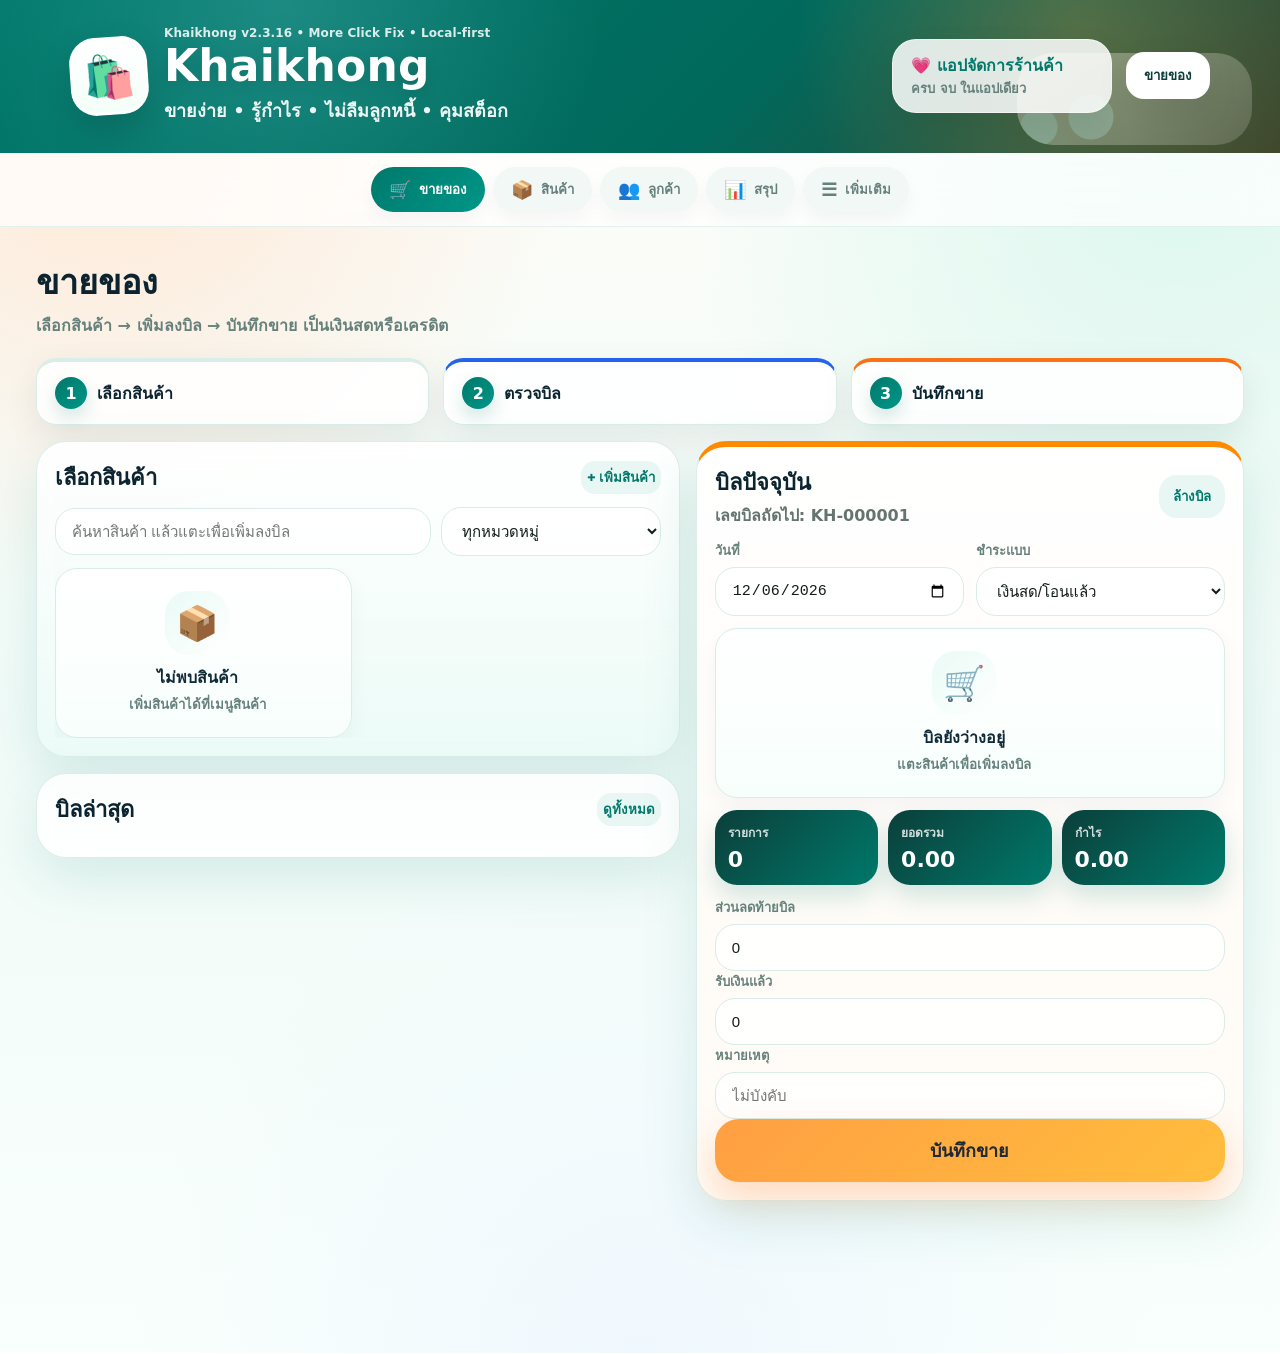
==== commit 7fe0b052: "Add files via upload" ====
--- a/index.html
+++ b/index.html
@@ -14,7 +14,7 @@
     <div class="brand-area">
       <div class="mascot-logo" aria-hidden="true">🛍️</div>
       <div>
-        <p class="eyebrow">Khaikhong v2.3.15 • Local Users • Local-first</p>
+        <p class="eyebrow">Khaikhong v2.3.16 • More Click Fix • Local-first</p>
         <h1 id="appTitleText">Khaikhong</h1>
         <p class="subtitle" id="appSubtitleText">ขายง่าย • รู้กำไร • ไม่ลืมลูกหนี้ • คุมสต็อก</p>
       </div>
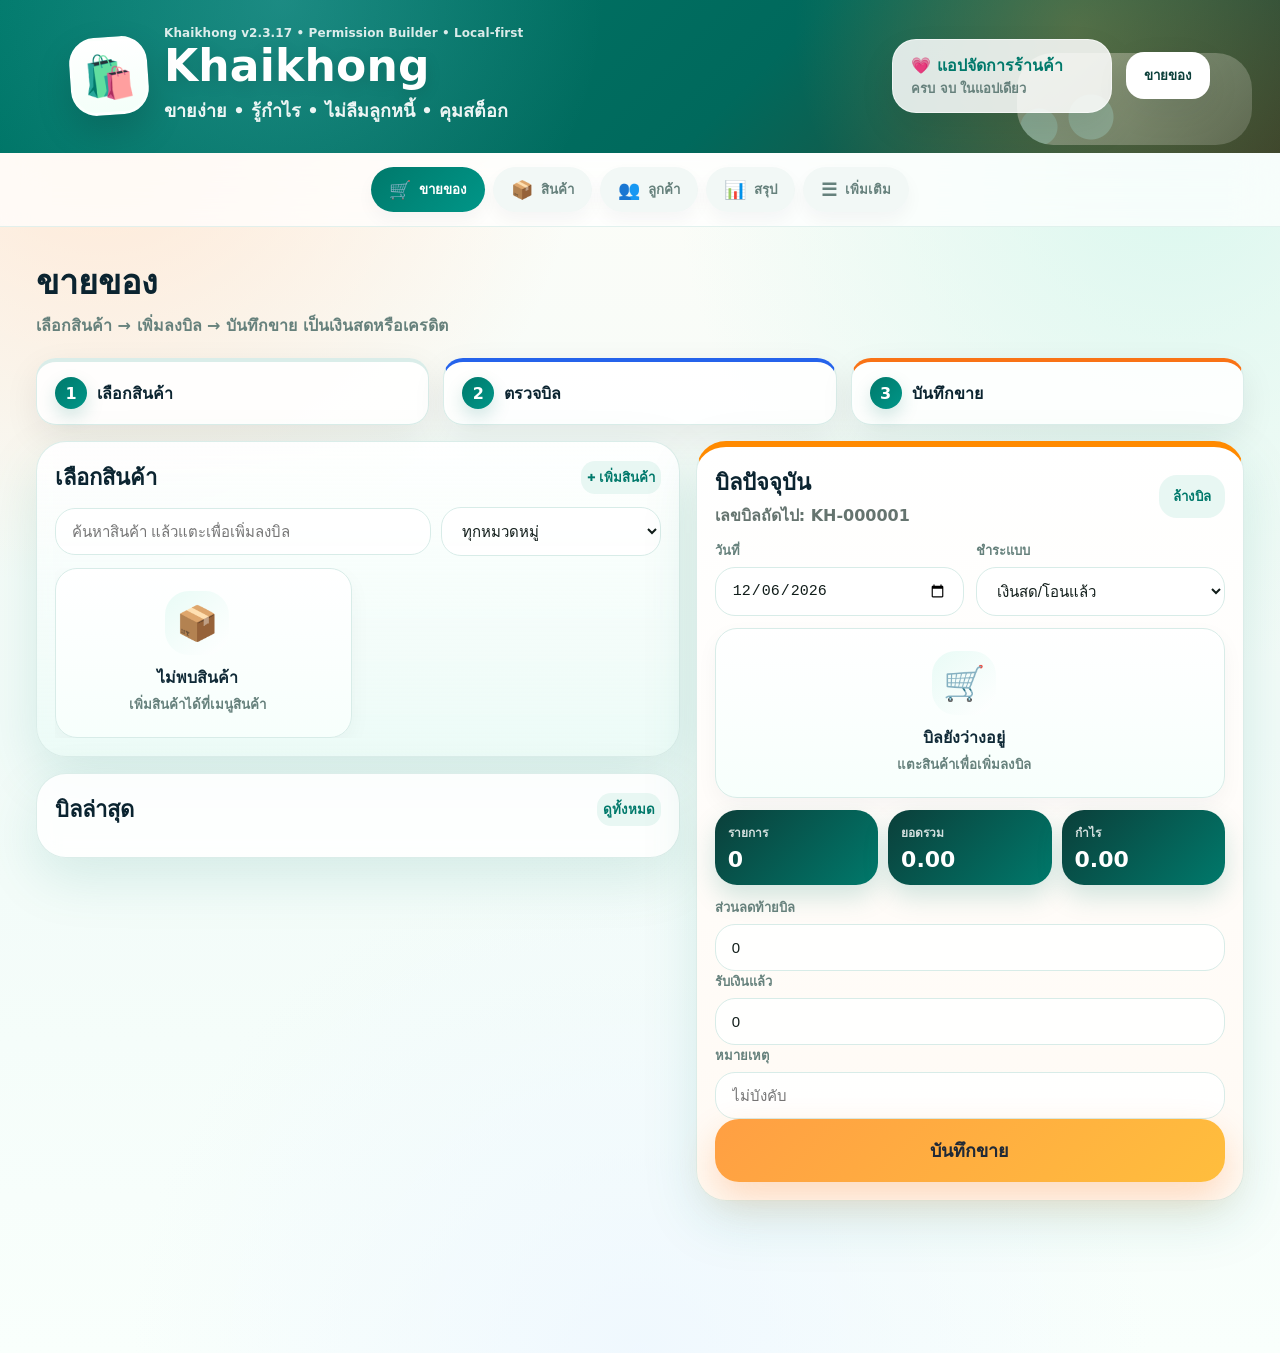
==== commit 406075aa: "Add files via upload" ====
--- a/index.html
+++ b/index.html
@@ -14,7 +14,7 @@
     <div class="brand-area">
       <div class="mascot-logo" aria-hidden="true">🛍️</div>
       <div>
-        <p class="eyebrow">Khaikhong v2.3.16 • More Click Fix • Local-first</p>
+        <p class="eyebrow">Khaikhong v2.3.17 • Permission Builder • Local-first</p>
         <h1 id="appTitleText">Khaikhong</h1>
         <p class="subtitle" id="appSubtitleText">ขายง่าย • รู้กำไร • ไม่ลืมลูกหนี้ • คุมสต็อก</p>
       </div>
@@ -629,11 +629,11 @@
   <div class="page-head">
     <div>
       <h2>ผู้ใช้งาน / สิทธิ์การเข้าถึง</h2>
-      <p>ตั้งโหมดผู้ใช้งานในเครื่องนี้ เพื่อให้แต่ละบทบาทเห็นเมนูและข้อมูลเท่าที่จำเป็น</p>
-    </div>
-    <div class="form-actions">
-      <button id="resetRoleBtn" class="soft-btn" type="button">กลับเป็นเจ้าของร้าน</button>
-      <button class="soft-btn" data-open-tab="backup" type="button">Backup</button>
+      <p>สร้างผู้ใช้งานและติ๊กสิทธิ์เองได้ เริ่มต้นระบบจะเป็นเจ้าของร้านเสมอ</p>
+    </div>
+    <div class="form-actions">
+      <button id="quickOwnerBtn" class="primary-btn" type="button">กลับเป็นเจ้าของร้าน</button>
+      <button id="resetUsersBtn" class="soft-btn" type="button">รีเซ็ตผู้ใช้งาน</button>
     </div>
   </div>
 
@@ -647,43 +647,89 @@
     </div>
 
     <div class="role-notice">
-      ระบบนี้เป็นสิทธิ์แบบ Local-first สำหรับช่วง Beta ยังไม่ใช่ Login Cloud จริง เหมาะสำหรับแยกหน้าจอและลดการเห็นข้อมูลสำคัญ เช่น กำไร ต้นทุน รายงาน และระบบตั้งค่า
-    </div>
-
-    <div class="role-grid">
-      <button class="role-card" data-role="owner" type="button">
-        <span>👑</span>
-        <strong>เจ้าของร้าน</strong>
-        <small>เห็นทุกเมนู ยอดขาย กำไร ต้นทุน Backup ตั้งค่า และปิดรอบ</small>
-      </button>
-      <button class="role-card" data-role="manager" type="button">
-        <span>🧑‍💼</span>
-        <strong>ผู้จัดการ</strong>
-        <small>ขาย รับเงิน ลูกค้า รายงานพื้นฐาน สต็อก และตรวจนับ</small>
-      </button>
-      <button class="role-card" data-role="cashier" type="button">
-        <span>🧾</span>
-        <strong>แคชเชียร์</strong>
-        <small>ขายของ รับเงิน ค้นหาบิล และดูข้อมูลลูกค้าแบบจำกัด</small>
-      </button>
-      <button class="role-card" data-role="stock" type="button">
-        <span>📦</span>
-        <strong>สต็อก</strong>
-        <small>ซื้อเข้า สินค้าใกล้หมด ตรวจนับ ปรับสต็อก และดูสินค้า</small>
-      </button>
-    </div>
-  </div>
-
-  <div class="panel">
-    <div class="panel-head">
-      <h3>สิทธิ์ของแต่ละบทบาท</h3>
-      <span class="hint">ใช้เพื่อทดลองกับร้านจริงก่อนทำระบบ Login/Cloud ในอนาคต</span>
+      ตอนนี้เป็นระบบผู้ใช้งานแบบ Local-first สำหรับช่วง Beta ยังไม่ใช่ Login Cloud จริง ใช้เพื่อแยกเมนู ลดการเห็นต้นทุน/กำไร และทดสอบ workflow กับร้านจริง
+    </div>
+
+    <div class="user-switch-grid">
+      <label>เลือกผู้ใช้งาน
+        <select id="activeUserSelect"></select>
+      </label>
+      <label>บทบาทปัจจุบัน
+        <input id="activeUserRoleText" readonly>
+      </label>
+      <label>สถานะ
+        <input id="activeUserStatusText" readonly>
+      </label>
+    </div>
+  </div>
+
+  <div class="panel">
+    <div class="panel-head">
+      <div>
+        <h3>สร้าง / แก้ไขผู้ใช้งาน</h3>
+        <span class="hint">เลือกบทบาทเพื่อใช้เป็น template แล้วปรับสิทธิ์ได้เอง</span>
+      </div>
+      <button id="newUserBtn" class="soft-btn" type="button">+ ผู้ใช้ใหม่</button>
+    </div>
+
+    <div class="user-form-grid">
+      <input id="localUserId" type="hidden">
+      <label>ชื่อผู้ใช้งาน<input id="localUserName" placeholder="เช่น แคชเชียร์ 1 / พี่แนน"></label>
+      <label>บทบาทเริ่มต้น
+        <select id="localUserRole">
+          <option value="owner">เจ้าของร้าน</option>
+          <option value="manager">ผู้จัดการ</option>
+          <option value="cashier">แคชเชียร์</option>
+          <option value="stock">สต็อก</option>
+        </select>
+      </label>
+      <label>สถานะ
+        <select id="localUserEnabled">
+          <option value="true">เปิดใช้งาน</option>
+          <option value="false">ปิดใช้งาน</option>
+        </select>
+      </label>
+    </div>
+
+    <div class="permission-builder">
+      <h3>เลือกสิทธิ์ที่ทำได้</h3>
+      <div class="permission-grid">
+        <label><input type="checkbox" data-perm="sale"> ขายของ</label>
+        <label><input type="checkbox" data-perm="customers"> ลูกค้า / สมุดบัญชี</label>
+        <label><input type="checkbox" data-perm="payments"> รับเงิน / ลูกหนี้</label>
+        <label><input type="checkbox" data-perm="reports"> รายงาน / ค้นหาบิล</label>
+        <label><input type="checkbox" data-perm="stock"> สินค้า / สต็อก</label>
+        <label><input type="checkbox" data-perm="system"> ระบบ / Backup / ตั้งค่า</label>
+        <label><input type="checkbox" data-perm="cost"> เห็นต้นทุน / กำไร</label>
+      </div>
+    </div>
+
+    <div class="form-actions">
+      <button id="saveLocalUserBtn" class="primary-btn" type="button">บันทึกผู้ใช้งาน</button>
+      <button id="deleteLocalUserBtn" class="danger-btn" type="button">ลบผู้ใช้งาน</button>
+      <button id="applyRoleTemplateBtn" class="soft-btn" type="button">ใช้สิทธิ์ตามบทบาท</button>
+    </div>
+  </div>
+
+  <div class="panel">
+    <div class="panel-head">
+      <h3>รายชื่อผู้ใช้งาน</h3>
+      <span class="hint">กดแก้ไขเพื่อปรับสิทธิ์ หรือกดใช้งานเพื่อสลับผู้ใช้</span>
+    </div>
+    <div id="localUsersList" class="stack-list"></div>
+  </div>
+
+  <div class="panel">
+    <div class="panel-head">
+      <h3>คำอธิบายสิทธิ์</h3>
     </div>
     <div class="role-permission-grid">
-      <div><strong>เจ้าของร้าน</strong><small>ทุกเมนู / ทุกข้อมูล / Backup / ปิดรอบ / ตั้งค่า</small></div>
-      <div><strong>ผู้จัดการ</strong><small>ขาย / รับเงิน / ลูกค้า / สต็อก / รายงานบางส่วน</small></div>
-      <div><strong>แคชเชียร์</strong><small>ขาย / รับเงิน / ค้นหาบิล / ไม่เห็นกำไรและต้นทุน</small></div>
-      <div><strong>สต็อก</strong><small>สินค้า / ซื้อเข้า / ตรวจนับ / ปรับสต็อก / ไม่เห็นยอดขายและกำไร</small></div>
+      <div><strong>ขายของ</strong><small>เข้าเมนูขายของและบันทึกบิล</small></div>
+      <div><strong>ลูกค้า / สมุดบัญชี</strong><small>ดูและจัดการลูกค้า ยอดค้าง และประวัติการซื้อ</small></div>
+      <div><strong>รับเงิน / ลูกหนี้</strong><small>รับเงินลูกหนี้ ดูลูกหนี้ครบกำหนด</small></div>
+      <div><strong>รายงาน / ค้นหาบิล</strong><small>ดูรายงาน สรุป ค้นหาบิลย้อนหลัง</small></div>
+      <div><strong>สินค้า / สต็อก</strong><small>สินค้า ซื้อเข้า ตรวจนับ ปรับสต็อก FIFO</small></div>
+      <div><strong>ระบบ</strong><small>Backup ตั้งค่า ปิดรอบ คู่มือ และเครื่องมือระบบ</small></div>
     </div>
   </div>
 </section>
--- a/styles.css
+++ b/styles.css
@@ -2648,7 +2648,7 @@
 body[data-role="cashier"]::before,
 body[data-role="stock"]::before,
 body[data-role="manager"]::before{
-  content:"โหมด: " attr(data-role);
+  content:"ผู้ใช้: " attr(data-role-label);
   position:fixed;
   right:16px;
   bottom:16px;
@@ -2672,3 +2672,64 @@
     grid-template-columns:1fr;
   }
 }
+
+
+/* v2.3.17: Users & Permission Builder */
+.user-switch-grid,
+.user-form-grid{
+  display:grid;
+  grid-template-columns:1fr 1fr 1fr;
+  gap:12px;
+}
+.permission-builder{
+  margin-top:16px;
+  border:1px solid var(--kk-line,#d8ece8);
+  border-radius:24px;
+  padding:16px;
+  background:#fff;
+}
+.permission-builder h3{
+  margin-top:0;
+}
+.permission-grid{
+  display:grid;
+  grid-template-columns:repeat(3,1fr);
+  gap:10px;
+}
+.permission-grid label{
+  display:flex;
+  gap:10px;
+  align-items:center;
+  border:1px solid var(--kk-line,#d8ece8);
+  border-radius:18px;
+  padding:12px;
+  background:#f9fffd;
+  font-weight:900;
+}
+.user-row-owner{
+  border-left:5px solid #0f766e;
+}
+.user-row-disabled{
+  opacity:.55;
+}
+.user-perm-chip{
+  display:inline-flex;
+  border-radius:999px;
+  padding:4px 8px;
+  background:#e8f7f3;
+  color:#0f766e;
+  font-size:12px;
+  font-weight:1000;
+  margin:3px 3px 0 0;
+}
+.user-perm-chip.no{
+  background:#fee2e2;
+  color:#991b1b;
+}
+@media(max-width:900px){
+  .user-switch-grid,
+  .user-form-grid,
+  .permission-grid{
+    grid-template-columns:1fr;
+  }
+}
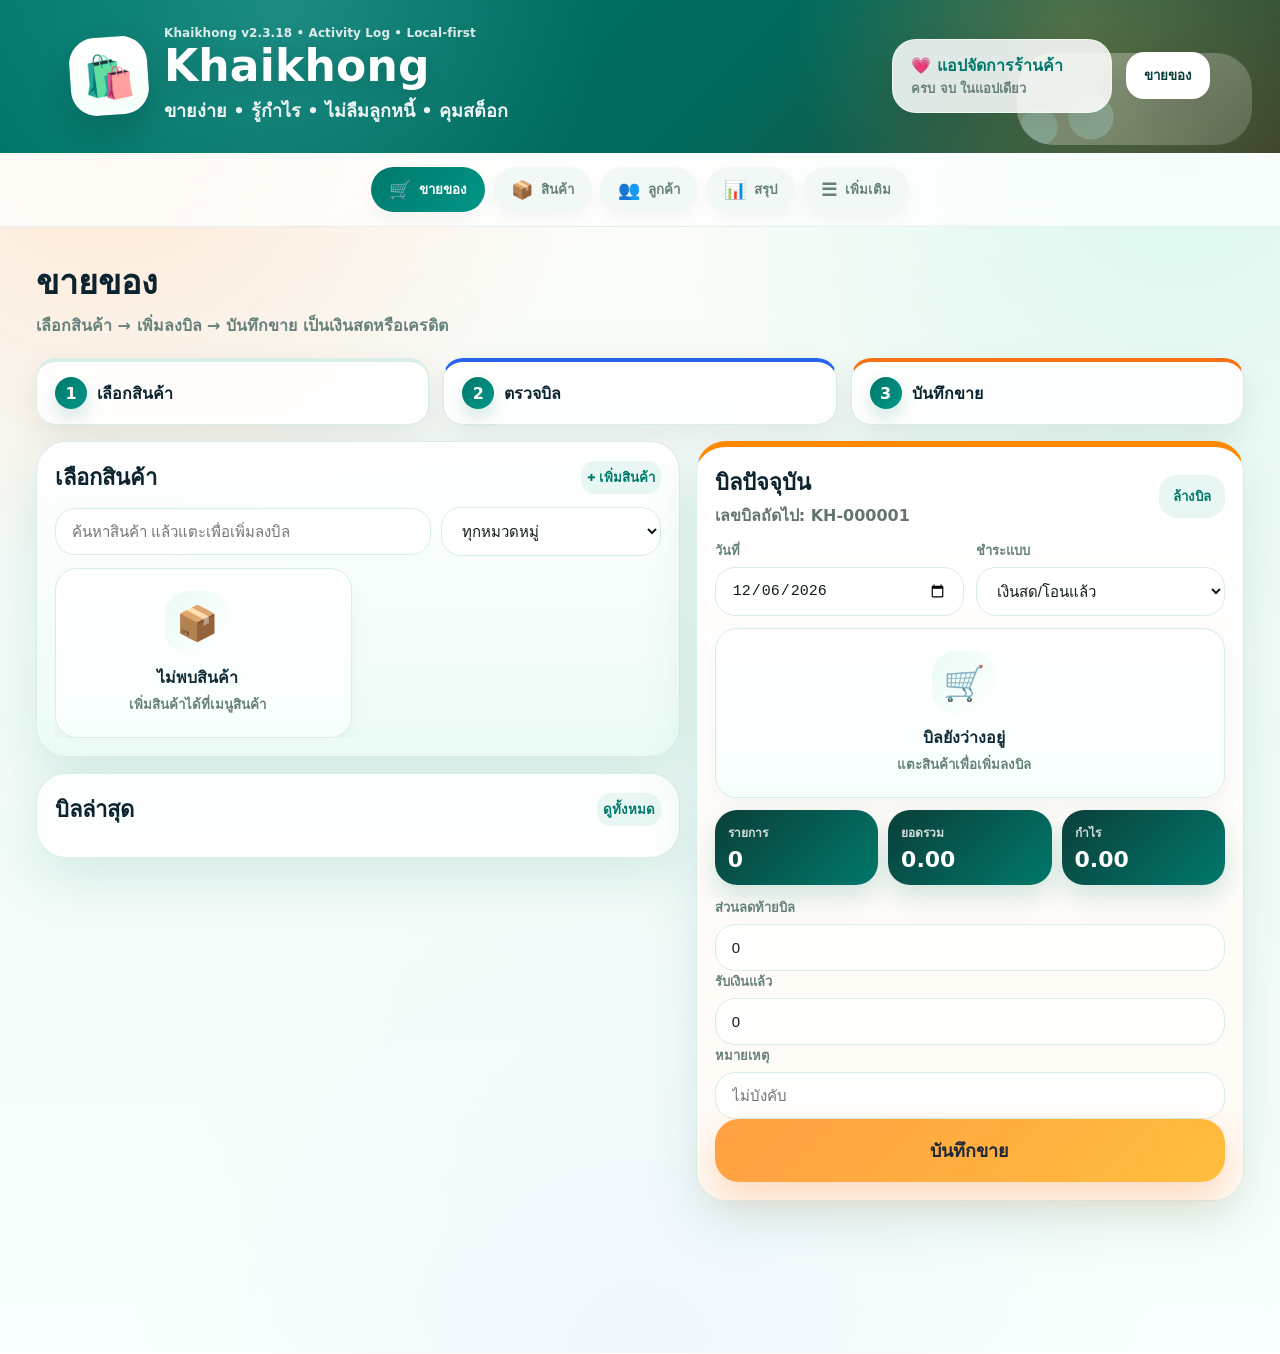
==== commit 85323140: "Add files via upload" ====
--- a/index.html
+++ b/index.html
@@ -14,7 +14,7 @@
     <div class="brand-area">
       <div class="mascot-logo" aria-hidden="true">🛍️</div>
       <div>
-        <p class="eyebrow">Khaikhong v2.3.17 • Permission Builder • Local-first</p>
+        <p class="eyebrow">Khaikhong v2.3.18 • Activity Log • Local-first</p>
         <h1 id="appTitleText">Khaikhong</h1>
         <p class="subtitle" id="appSubtitleText">ขายง่าย • รู้กำไร • ไม่ลืมลูกหนี้ • คุมสต็อก</p>
       </div>
@@ -28,7 +28,7 @@
 
 <nav class="tabs">
   <button data-tab="sale" class="tab active"><span class="tab-icon">🛒</span>ขายของ</button><button data-tab="products" class="tab"><span class="tab-icon">📦</span>สินค้า</button><button data-tab="customers" class="tab"><span class="tab-icon">👥</span>ลูกค้า</button><button data-tab="summary" class="tab"><span class="tab-icon">📊</span>สรุป</button><button data-tab="lowStock" class="tab secondary-tab">สินค้าใกล้หมด</button><button data-tab="more" class="tab"><span class="tab-icon">☰</span>เพิ่มเติม</button>
-  <button data-tab="purchase" class="tab secondary-tab">ซื้อเข้า</button><button data-tab="ledger" class="tab secondary-tab">ยอดค้าง</button><button data-tab="debtAging" class="tab secondary-tab">ลูกหนี้ครบกำหนด</button><button data-tab="payments" class="tab secondary-tab">รับเงิน</button><button data-tab="reports" class="tab secondary-tab">รายงาน</button><button data-tab="billSearch" class="tab secondary-tab">ค้นหาบิล</button><button data-tab="closePeriod" class="tab secondary-tab">ปิดรอบ</button><button data-tab="stockCount" class="tab secondary-tab">ตรวจนับสต็อก</button><button data-tab="adjust" class="tab secondary-tab">ปรับสต็อก</button><button data-tab="productDetail" class="tab secondary-tab">รายละเอียดสินค้า</button><button data-tab="customerDetail" class="tab secondary-tab">รายละเอียดลูกค้า</button><button data-tab="backup" class="tab secondary-tab">Backup</button><button data-tab="gettingStarted" class="tab secondary-tab">เริ่มต้นใช้งาน</button><button data-tab="guide" class="tab secondary-tab">คู่มือ</button><button data-tab="settings" class="tab secondary-tab">ตั้งค่า</button><button data-tab="security" class="tab secondary-tab">ความปลอดภัย</button><button data-tab="about" class="tab secondary-tab">เกี่ยวกับ</button><button data-tab="testCenter" class="tab secondary-tab">ทดสอบระบบ</button>
+  <button data-tab="purchase" class="tab secondary-tab">ซื้อเข้า</button><button data-tab="ledger" class="tab secondary-tab">ยอดค้าง</button><button data-tab="debtAging" class="tab secondary-tab">ลูกหนี้ครบกำหนด</button><button data-tab="payments" class="tab secondary-tab">รับเงิน</button><button data-tab="reports" class="tab secondary-tab">รายงาน</button><button data-tab="billSearch" class="tab secondary-tab">ค้นหาบิล</button><button data-tab="closePeriod" class="tab secondary-tab">ปิดรอบ</button><button data-tab="stockCount" class="tab secondary-tab">ตรวจนับสต็อก</button><button data-tab="adjust" class="tab secondary-tab">ปรับสต็อก</button><button data-tab="productDetail" class="tab secondary-tab">รายละเอียดสินค้า</button><button data-tab="customerDetail" class="tab secondary-tab">รายละเอียดลูกค้า</button><button data-tab="backup" class="tab secondary-tab">Backup</button><button data-tab="gettingStarted" class="tab secondary-tab">เริ่มต้นใช้งาน</button><button data-tab="guide" class="tab secondary-tab">คู่มือ</button><button data-tab="settings" class="tab secondary-tab">ตั้งค่า</button><button data-tab="security" class="tab secondary-tab">ความปลอดภัย</button><button data-tab="activityLog" class="tab secondary-tab">ประวัติระบบ</button><button data-tab="about" class="tab secondary-tab">เกี่ยวกับ</button><button data-tab="testCenter" class="tab secondary-tab">ทดสอบระบบ</button>
     <button data-tab="billDetail" class="tab secondary-tab">รายละเอียดบิล</button>
 </nav>
 
@@ -532,6 +532,59 @@
       <span class="hint">แก้ไข/ลบได้ ระบบจะคำนวณสต็อกใหม่</span>
     </div>
     <div id="adjustList" class="stack-list"></div>
+  </div>
+</section>
+
+
+<section id="activityLog" class="page">
+  <div class="page-head">
+    <div>
+      <h2>ประวัติการทำรายการ</h2>
+      <p>ดูว่าใครทำอะไร เมื่อไร เช่น ขายบิล รับเงิน ยกเลิกบิล ปรับสต็อก ปิดรอบ และ Restore Backup</p>
+    </div>
+    <div class="form-actions">
+      <button id="copyActivitySummaryBtn" class="soft-btn" type="button">คัดลอกสรุป</button>
+      <button id="exportActivityLogCsvBtn" class="soft-btn" type="button">Export CSV</button>
+      <button id="clearTestActivityLogsBtn" class="soft-btn" type="button">ล้าง Log TEST</button>
+    </div>
+  </div>
+
+  <div class="panel activity-filter-panel">
+    <div class="panel-head">
+      <h3>ตัวกรองประวัติ</h3>
+      <div class="filter-actions">
+        <button id="activityTodayBtn" class="soft-btn" type="button">วันนี้</button>
+        <button id="activity7DaysBtn" class="soft-btn" type="button">7 วัน</button>
+        <button id="activityClearBtn" class="soft-btn" type="button">ล้าง</button>
+      </div>
+    </div>
+
+    <div class="activity-filter-grid">
+      <label>ค้นหา<input id="activitySearch" placeholder="เลขบิล / สินค้า / ลูกค้า / เหตุผล / ผู้ใช้"></label>
+      <label>ผู้ใช้งาน<select id="activityUserFilter"><option value="">ทุกผู้ใช้งาน</option></select></label>
+      <label>ประเภท
+        <select id="activityActionFilter">
+          <option value="">ทุกประเภท</option>
+          <option value="sale">ขาย / บิล</option>
+          <option value="money">รับเงิน / ลูกหนี้</option>
+          <option value="stock">สต็อก / FIFO</option>
+          <option value="customer">ลูกค้า</option>
+          <option value="system">ระบบ / Backup / ผู้ใช้</option>
+        </select>
+      </label>
+      <label>วันที่เริ่ม<input id="activityFrom" type="date"></label>
+      <label>วันที่สิ้นสุด<input id="activityTo" type="date"></label>
+    </div>
+
+    <div id="activitySummary" class="activity-summary"></div>
+  </div>
+
+  <div class="panel">
+    <div class="panel-head">
+      <h3>รายการประวัติ</h3>
+      <span id="activityResultText" class="hint">กำลังตรวจสอบ...</span>
+    </div>
+    <div id="activityLogResults" class="activity-log-results"></div>
   </div>
 </section>
 
--- a/styles.css
+++ b/styles.css
@@ -2733,3 +2733,101 @@
     grid-template-columns:1fr;
   }
 }
+
+
+/* v2.3.18: Activity Log / Audit Trail */
+.activity-filter-panel{
+  border-top:5px solid #7c3aed;
+}
+.activity-filter-grid{
+  display:grid;
+  grid-template-columns:2fr 1fr 1fr 1fr 1fr;
+  gap:12px;
+}
+.activity-summary{
+  display:grid;
+  grid-template-columns:repeat(5,1fr);
+  gap:10px;
+  margin-top:14px;
+}
+.activity-summary div{
+  background:#101827;
+  color:#fff;
+  border-radius:20px;
+  padding:14px;
+}
+.activity-summary span{
+  display:block;
+  font-size:12px;
+  opacity:.85;
+  font-weight:950;
+}
+.activity-summary strong{
+  display:block;
+  margin-top:6px;
+  font-size:22px;
+}
+.activity-log-results{
+  display:grid;
+  gap:10px;
+}
+.activity-row{
+  border-left:5px solid #7c3aed;
+}
+.activity-row.sale{
+  border-left-color:#0f766e;
+}
+.activity-row.money{
+  border-left-color:#16a34a;
+}
+.activity-row.stock{
+  border-left-color:#2563eb;
+}
+.activity-row.customer{
+  border-left-color:#f97316;
+}
+.activity-row.system{
+  border-left-color:#7c3aed;
+}
+.activity-meta{
+  display:flex;
+  flex-wrap:wrap;
+  gap:8px;
+  margin-top:6px;
+}
+.activity-meta span{
+  display:inline-flex;
+  border-radius:999px;
+  padding:4px 8px;
+  background:#f1f5f9;
+  color:#475569;
+  font-size:12px;
+  font-weight:900;
+}
+.activity-chip{
+  display:inline-flex;
+  border-radius:999px;
+  padding:5px 10px;
+  font-size:12px;
+  font-weight:1000;
+  background:#f5f3ff;
+  color:#6d28d9;
+}
+.activity-detail{
+  color:var(--kk-muted,#66817c);
+  font-weight:850;
+  margin-top:5px;
+  display:block;
+}
+@media(max-width:1100px){
+  .activity-filter-grid,
+  .activity-summary{
+    grid-template-columns:repeat(2,1fr);
+  }
+}
+@media(max-width:720px){
+  .activity-filter-grid,
+  .activity-summary{
+    grid-template-columns:1fr;
+  }
+}
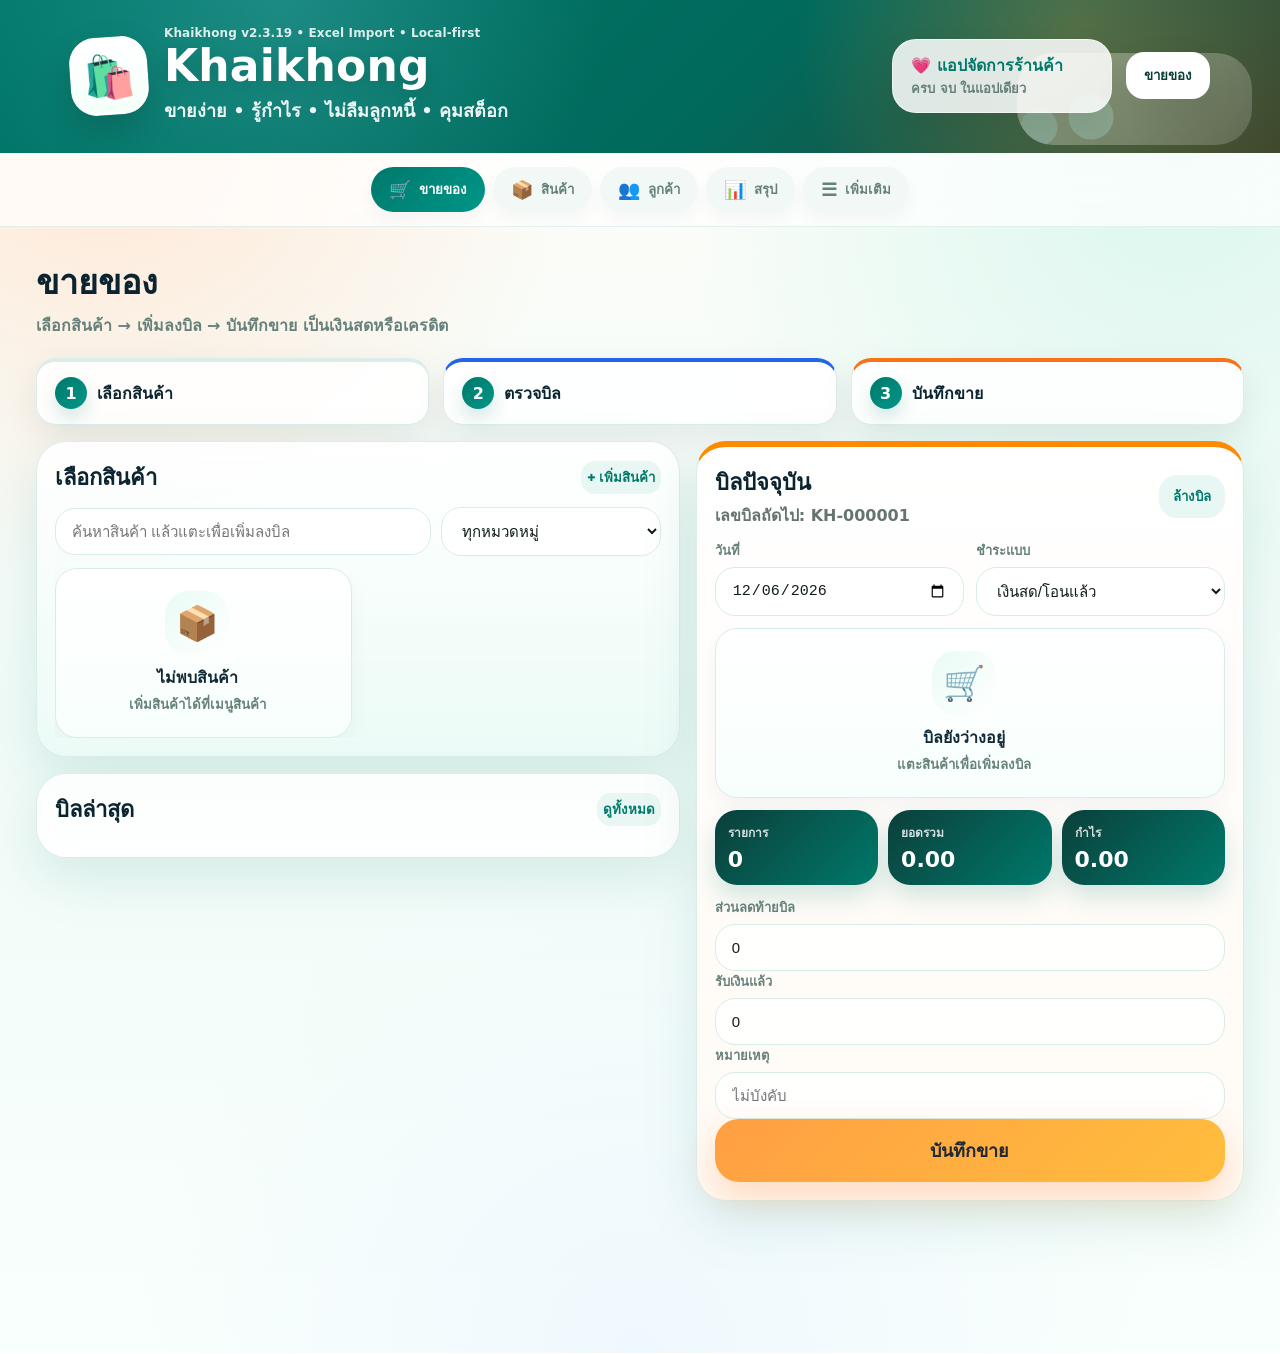
==== commit 21d2e379: "Add files via upload" ====
--- a/index.html
+++ b/index.html
@@ -14,7 +14,7 @@
     <div class="brand-area">
       <div class="mascot-logo" aria-hidden="true">🛍️</div>
       <div>
-        <p class="eyebrow">Khaikhong v2.3.18 • Activity Log • Local-first</p>
+        <p class="eyebrow">Khaikhong v2.3.19 • Excel Import • Local-first</p>
         <h1 id="appTitleText">Khaikhong</h1>
         <p class="subtitle" id="appSubtitleText">ขายง่าย • รู้กำไร • ไม่ลืมลูกหนี้ • คุมสต็อก</p>
       </div>
@@ -616,8 +616,32 @@
           <label class="file-btn">Import ลูกค้า CSV<input id="importCustomersCsvInput" type="file" accept=".csv,text/csv"></label>
         </div>
       </div>
+    
+      <div class="import-card legacy-excel-card">
+        <h3>Excel เดิม / Legacy Import</h3>
+        <p>รองรับไฟล์ .xlsx แบบที่ร้านเคยใช้งานจริง เช่น ชื่อสินค้า, จำนวน, ราคา/หน่วย, ทุน, ยอดขายส่ง/ลูกค้า และเงินสด</p>
+        <div class="form-actions">
+          <label class="file-btn">เลือกไฟล์ Excel เดิม<input id="legacyExcelInput" type="file" accept=".xlsx,application/vnd.openxmlformats-officedocument.spreadsheetml.sheet"></label>
+          <button id="confirmLegacyExcelImportBtn" class="primary-btn" type="button">ยืนยัน Import Excel</button>
+        </div>
+      </div>
+
     </div>
     <div class="backup-warning soft-warning"><strong>แนะนำ:</strong> ควร Export Backup ก่อน Import ทุกครั้ง ถ้ามีสต็อกเริ่มต้น ระบบจะสร้างรายการเคลื่อนไหวสต็อกประเภท opening ให้อัตโนมัติ</div>
+  </div>
+
+  
+  <div class="panel legacy-excel-preview-panel hidden-field" id="legacyExcelPreviewPanel">
+    <div class="panel-head">
+      <div>
+        <h3>Preview Excel เดิมก่อน Import</h3>
+        <span class="hint">ตรวจจำนวนสินค้า ลูกค้า บิล และคำเตือนก่อนนำเข้าจริง</span>
+      </div>
+      <span id="legacyExcelFileName" class="activity-chip">ยังไม่ได้เลือกไฟล์</span>
+    </div>
+    <div id="legacyExcelPreviewSummary" class="legacy-preview-summary"></div>
+    <div id="legacyExcelWarnings" class="legacy-warning-list"></div>
+    <div id="legacyExcelPreviewRows" class="stack-list"></div>
   </div>
 
   <div class="panel danger-zone"><h3>ล้างข้อมูลทั้งหมด</h3><p>ใช้เฉพาะตอนเริ่มใหม่ แนะนำให้ Backup ก่อน</p><button id="clearAllBtn" class="danger-btn">ล้างข้อมูลทั้งหมด</button></div>
--- a/styles.css
+++ b/styles.css
@@ -2831,3 +2831,65 @@
     grid-template-columns:1fr;
   }
 }
+
+
+/* v2.3.19: Excel Legacy Import */
+.legacy-excel-card{
+  border-color:#bbf7d0;
+  background:linear-gradient(180deg,#fff,#f0fdf4)!important;
+}
+.legacy-excel-preview-panel{
+  border-top:5px solid #16a34a;
+}
+.legacy-preview-summary{
+  display:grid;
+  grid-template-columns:repeat(5,1fr);
+  gap:10px;
+  margin-top:14px;
+}
+.legacy-preview-summary div{
+  background:#101827;
+  color:#fff;
+  border-radius:20px;
+  padding:14px;
+}
+.legacy-preview-summary span{
+  display:block;
+  opacity:.85;
+  font-size:12px;
+  font-weight:950;
+}
+.legacy-preview-summary strong{
+  display:block;
+  margin-top:6px;
+  font-size:22px;
+}
+.legacy-warning-list{
+  display:grid;
+  gap:8px;
+  margin:14px 0;
+}
+.legacy-warning{
+  border:1px solid #fed7aa;
+  background:#fff7ed;
+  color:#9a3412;
+  border-radius:16px;
+  padding:12px;
+  font-weight:900;
+}
+.legacy-preview-row{
+  border-left:5px solid #16a34a;
+}
+.legacy-preview-row.warn{
+  border-left-color:#f97316;
+}
+@media(max-width:980px){
+  .legacy-preview-summary{
+    grid-template-columns:repeat(2,1fr);
+  }
+}
+@media(max-width:720px){
+  .legacy-preview-summary{
+    grid-template-columns:1fr;
+  }
+}
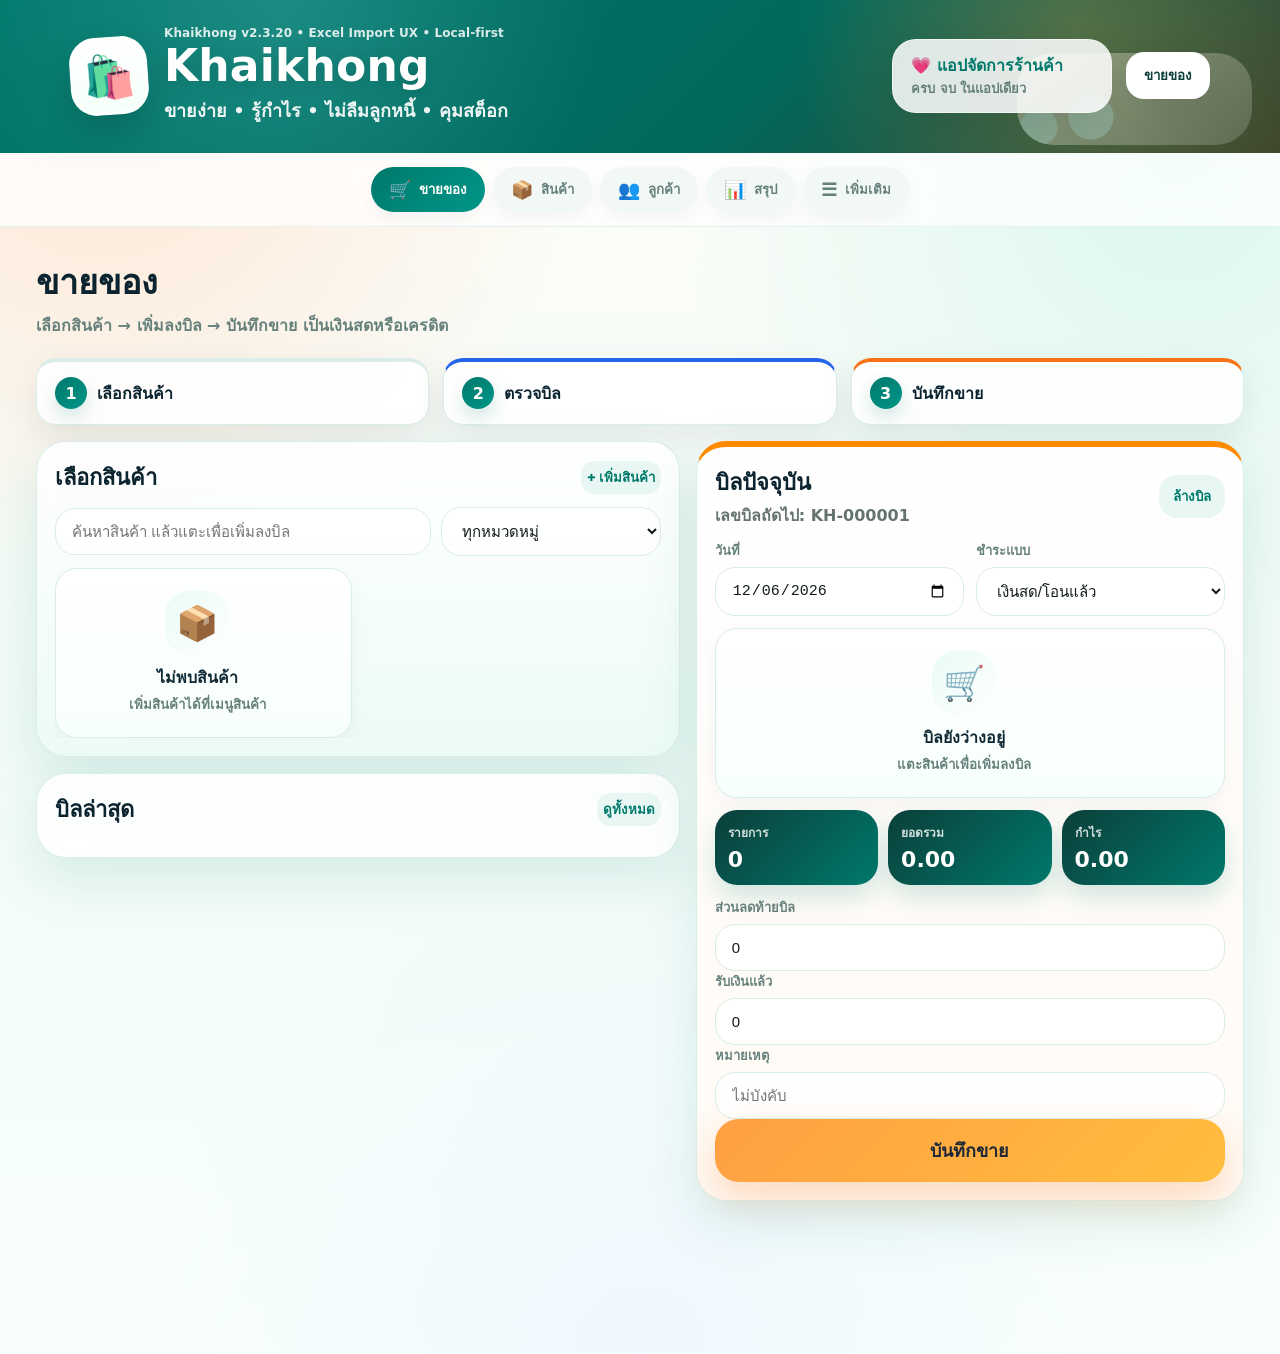
==== commit 335fd36e: "Add files via upload" ====
--- a/index.html
+++ b/index.html
@@ -14,7 +14,7 @@
     <div class="brand-area">
       <div class="mascot-logo" aria-hidden="true">🛍️</div>
       <div>
-        <p class="eyebrow">Khaikhong v2.3.19 • Excel Import • Local-first</p>
+        <p class="eyebrow">Khaikhong v2.3.20 • Excel Import UX • Local-first</p>
         <h1 id="appTitleText">Khaikhong</h1>
         <p class="subtitle" id="appSubtitleText">ขายง่าย • รู้กำไร • ไม่ลืมลูกหนี้ • คุมสต็อก</p>
       </div>
@@ -631,6 +631,30 @@
   </div>
 
   
+  
+  <div class="panel legacy-excel-help-panel">
+    <div class="panel-head">
+      <div>
+        <h3>คำแนะนำ Excel เดิมก่อน Import</h3>
+        <span class="hint">ระบบอ่านไฟล์เดิมได้ แต่การสร้างบิลต้องมีจำนวนขายในคอลัมน์ลูกค้า/เงินสด</span>
+      </div>
+    </div>
+    <div class="legacy-help-grid">
+      <div>
+        <strong>นำเข้าได้ทันที</strong>
+        <small>ชื่อสินค้า, จำนวน, ทุน, คงเหลือ, ลูกค้าจากหัวคอลัมน์</small>
+      </div>
+      <div>
+        <strong>จะสร้างบิลเมื่อ</strong>
+        <small>มีจำนวนขาย + ราคา/ยอดเงิน ในคอลัมน์ ยอดขายส่ง/ลูกค้า หรือ เงินสด</small>
+      </div>
+      <div>
+        <strong>วันที่ที่แนะนำ</strong>
+        <small>ใช้รูปแบบ 2026-07-22 หรือ 22/07/2026 เพื่อให้บิลและสต็อกลงวันที่ถูกต้อง</small>
+      </div>
+    </div>
+  </div>
+
   <div class="panel legacy-excel-preview-panel hidden-field" id="legacyExcelPreviewPanel">
     <div class="panel-head">
       <div>
@@ -640,6 +664,8 @@
       <span id="legacyExcelFileName" class="activity-chip">ยังไม่ได้เลือกไฟล์</span>
     </div>
     <div id="legacyExcelPreviewSummary" class="legacy-preview-summary"></div>
+    <div id="legacyExcelModeNotice" class="legacy-mode-notice"></div>
+    <div id="legacyExcelDetectedGroups" class="legacy-detected-groups"></div>
     <div id="legacyExcelWarnings" class="legacy-warning-list"></div>
     <div id="legacyExcelPreviewRows" class="stack-list"></div>
   </div>
--- a/styles.css
+++ b/styles.css
@@ -2893,3 +2893,78 @@
     grid-template-columns:1fr;
   }
 }
+
+
+/* v2.3.20: Excel Import UX Fix */
+.legacy-excel-help-panel{
+  border-top:5px solid #0f766e;
+}
+.legacy-help-grid{
+  display:grid;
+  grid-template-columns:repeat(3,1fr);
+  gap:10px;
+}
+.legacy-help-grid div{
+  border:1px solid var(--kk-line,#d8ece8);
+  border-radius:18px;
+  background:#fff;
+  padding:14px;
+}
+.legacy-help-grid strong{
+  display:block;
+  margin-bottom:6px;
+}
+.legacy-help-grid small{
+  color:var(--kk-muted,#66817c);
+  font-weight:900;
+  line-height:1.55;
+}
+.legacy-mode-notice{
+  margin-top:14px;
+  border-radius:18px;
+  padding:14px;
+  font-weight:950;
+  line-height:1.55;
+  border:1px solid #bfdbfe;
+  background:#eff6ff;
+  color:#1d4ed8;
+}
+.legacy-mode-notice.warn{
+  border-color:#fed7aa;
+  background:#fff7ed;
+  color:#9a3412;
+}
+.legacy-detected-groups{
+  display:flex;
+  flex-wrap:wrap;
+  gap:8px;
+  margin:12px 0;
+}
+.legacy-group-chip{
+  display:inline-flex;
+  border-radius:999px;
+  padding:6px 10px;
+  font-size:12px;
+  font-weight:1000;
+  background:#e8f7f3;
+  color:#0f766e;
+}
+.legacy-group-chip.cash{
+  background:#eff6ff;
+  color:#1d4ed8;
+}
+.legacy-warning.info{
+  background:#eff6ff;
+  border-color:#bfdbfe;
+  color:#1d4ed8;
+}
+.legacy-warning.good{
+  background:#ecfdf5;
+  border-color:#bbf7d0;
+  color:#047857;
+}
+@media(max-width:900px){
+  .legacy-help-grid{
+    grid-template-columns:1fr;
+  }
+}
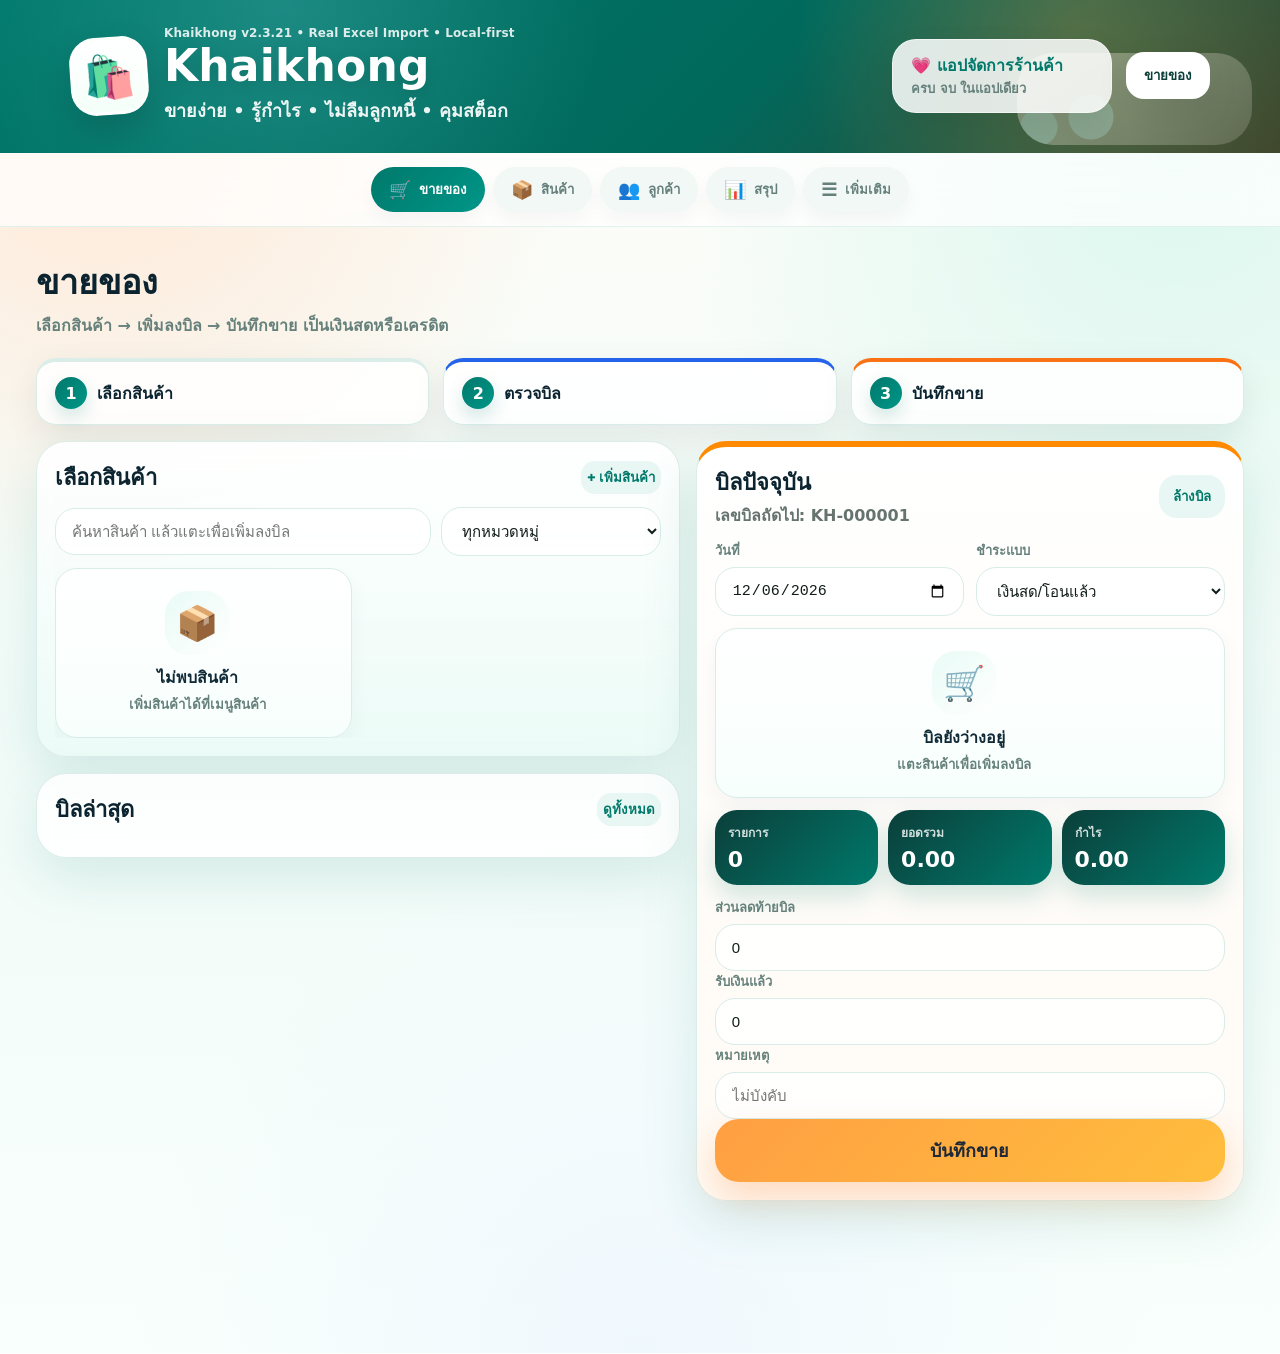
==== commit c473586c: "Add files via upload" ====
--- a/index.html
+++ b/index.html
@@ -14,7 +14,7 @@
     <div class="brand-area">
       <div class="mascot-logo" aria-hidden="true">🛍️</div>
       <div>
-        <p class="eyebrow">Khaikhong v2.3.20 • Excel Import UX • Local-first</p>
+        <p class="eyebrow">Khaikhong v2.3.21 • Real Excel Import • Local-first</p>
         <h1 id="appTitleText">Khaikhong</h1>
         <p class="subtitle" id="appSubtitleText">ขายง่าย • รู้กำไร • ไม่ลืมลูกหนี้ • คุมสต็อก</p>
       </div>
@@ -619,7 +619,7 @@
     
       <div class="import-card legacy-excel-card">
         <h3>Excel เดิม / Legacy Import</h3>
-        <p>รองรับไฟล์ .xlsx แบบที่ร้านเคยใช้งานจริง เช่น ชื่อสินค้า, จำนวน, ราคา/หน่วย, ทุน, ยอดขายส่ง/ลูกค้า และเงินสด</p>
+        <p>รองรับไฟล์ .xlsx ใช้งานจริงหลาย Sheet เช่น Sheet เก็บยอดรายลูกค้า และ Sheet สต็อก+ยอดขาย</p>
         <div class="form-actions">
           <label class="file-btn">เลือกไฟล์ Excel เดิม<input id="legacyExcelInput" type="file" accept=".xlsx,application/vnd.openxmlformats-officedocument.spreadsheetml.sheet"></label>
           <button id="confirmLegacyExcelImportBtn" class="primary-btn" type="button">ยืนยัน Import Excel</button>
@@ -636,17 +636,17 @@
     <div class="panel-head">
       <div>
         <h3>คำแนะนำ Excel เดิมก่อน Import</h3>
-        <span class="hint">ระบบอ่านไฟล์เดิมได้ แต่การสร้างบิลต้องมีจำนวนขายในคอลัมน์ลูกค้า/เงินสด</span>
+        <span class="hint">ระบบอ่านไฟล์จริงได้หลาย Sheet: เก็บยอดรายลูกค้า = สร้างบิลเครดิต, สต็อก+ยอดขาย = สร้างสินค้า/FIFO</span>
       </div>
     </div>
     <div class="legacy-help-grid">
       <div>
         <strong>นำเข้าได้ทันที</strong>
-        <small>ชื่อสินค้า, จำนวน, ทุน, คงเหลือ, ลูกค้าจากหัวคอลัมน์</small>
+        <small>ชื่อสินค้า, จำนวน, ทุน, คงเหลือ, ลูกค้าจากหัวคอลัมน์ และรายการเก็บยอด</small>
       </div>
       <div>
         <strong>จะสร้างบิลเมื่อ</strong>
-        <small>มีจำนวนขาย + ราคา/ยอดเงิน ในคอลัมน์ ยอดขายส่ง/ลูกค้า หรือ เงินสด</small>
+        <small>Sheet เก็บยอดมี ชื่อ/รายการ/จำนวน/ราคา/รวม หรือ Sheet สต็อกมีจำนวนขายในลูกค้า/เงินสด</small>
       </div>
       <div>
         <strong>วันที่ที่แนะนำ</strong>
@@ -666,6 +666,7 @@
     <div id="legacyExcelPreviewSummary" class="legacy-preview-summary"></div>
     <div id="legacyExcelModeNotice" class="legacy-mode-notice"></div>
     <div id="legacyExcelDetectedGroups" class="legacy-detected-groups"></div>
+    <div id="legacyExcelSheetSummary" class="legacy-sheet-summary"></div>
     <div id="legacyExcelWarnings" class="legacy-warning-list"></div>
     <div id="legacyExcelPreviewRows" class="stack-list"></div>
   </div>
--- a/styles.css
+++ b/styles.css
@@ -2968,3 +2968,35 @@
     grid-template-columns:1fr;
   }
 }
+
+
+/* v2.3.21: Real Excel Multi-Sheet Import */
+.legacy-sheet-summary{
+  display:grid;
+  gap:8px;
+  margin:12px 0;
+}
+.legacy-sheet-row{
+  border:1px solid var(--kk-line,#d8ece8);
+  background:#fff;
+  border-radius:16px;
+  padding:12px;
+  font-weight:900;
+}
+.legacy-sheet-row strong{
+  display:block;
+  margin-bottom:4px;
+}
+.legacy-sheet-row small{
+  color:var(--kk-muted,#66817c);
+  font-weight:900;
+}
+.legacy-sheet-row.stock{
+  border-left:5px solid #16a34a;
+}
+.legacy-sheet-row.ledger{
+  border-left:5px solid #2563eb;
+}
+.legacy-sheet-row.skip{
+  border-left:5px solid #f97316;
+}
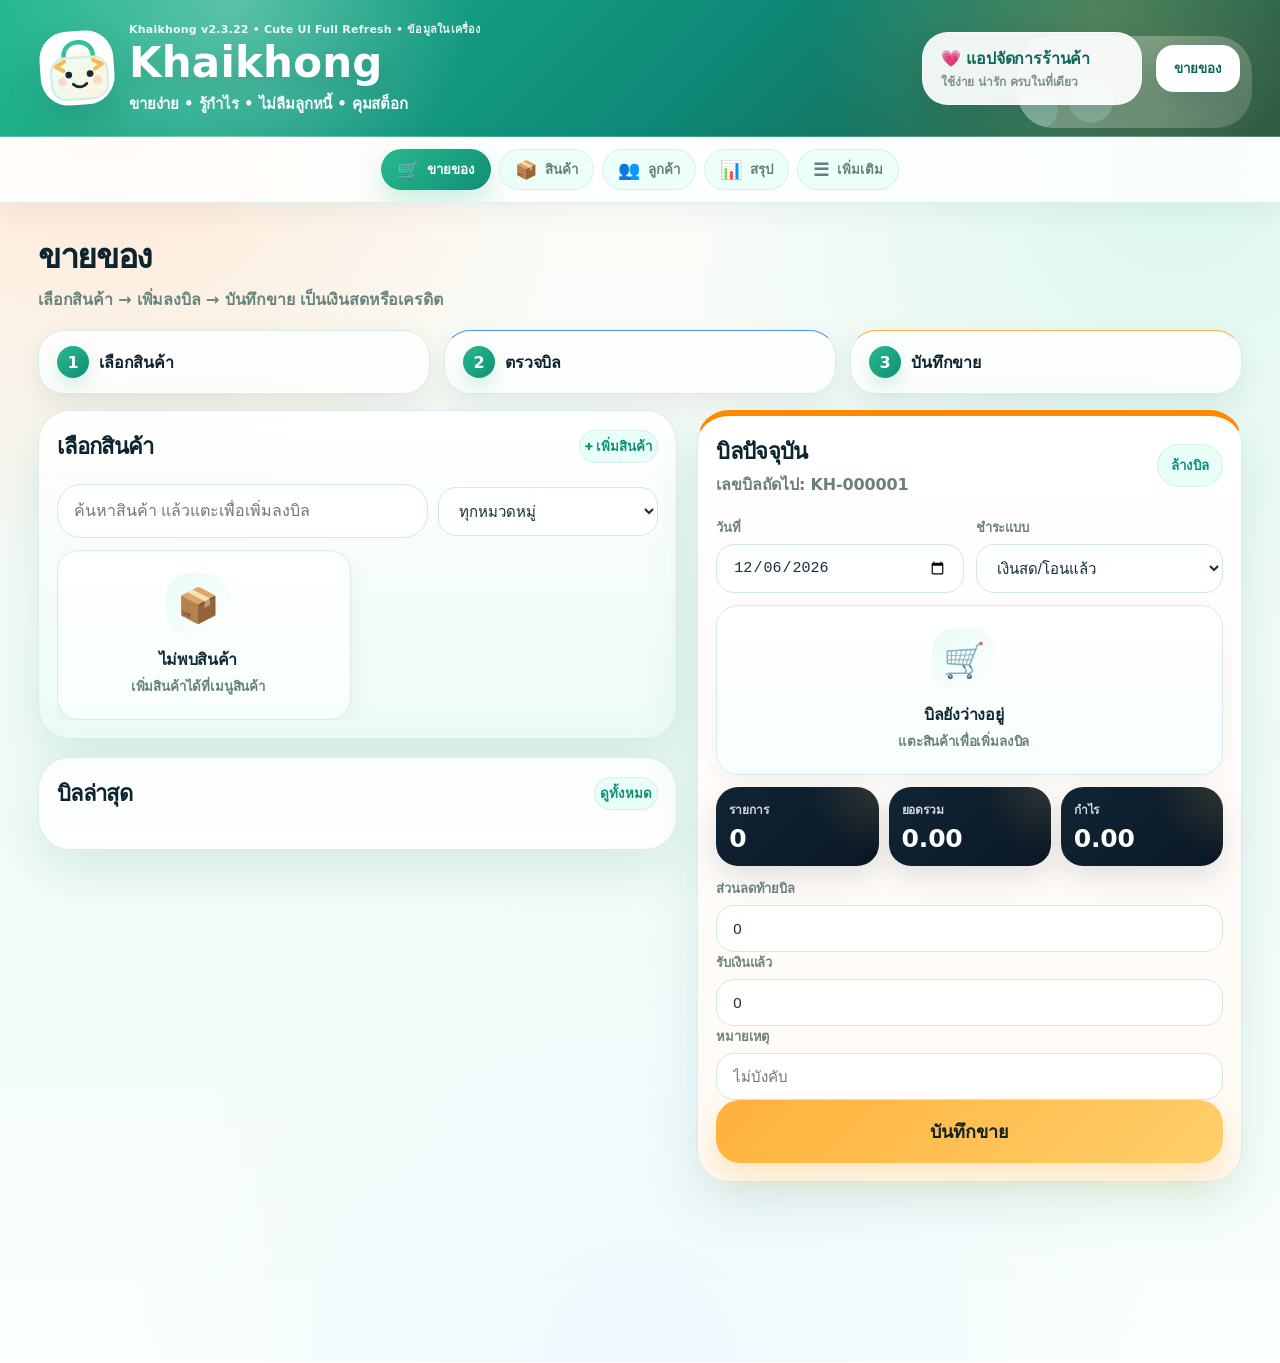
==== commit 72e6c027: "Add files via upload" ====
--- a/index.html
+++ b/index.html
@@ -3,8 +3,8 @@
 <head>
   <meta charset="utf-8">
   <meta name="viewport" content="width=device-width,initial-scale=1,viewport-fit=cover">
-  <meta name="theme-color" content="#0f766e">
-  <title>Khaikhong v2</title>
+  <meta name="theme-color" content="#34c19a">
+  <title>Khaikhong • Cute Shop App</title>
   <link rel="manifest" href="manifest.json">
   <link rel="stylesheet" href="styles.css">
 </head>
@@ -12,15 +12,15 @@
 <header class="hero cute-hero">
   <div class="hero-inner">
     <div class="brand-area">
-      <div class="mascot-logo" aria-hidden="true">🛍️</div>
-      <div>
-        <p class="eyebrow">Khaikhong v2.3.21 • Real Excel Import • Local-first</p>
+      <div class="mascot-logo" aria-hidden="true"><img src="assets/ui/mascot-bag.svg" alt=""></div>
+      <div>
+        <p class="eyebrow">Khaikhong v2.3.22 • Cute UI Full Refresh • ข้อมูลในเครื่อง</p>
         <h1 id="appTitleText">Khaikhong</h1>
-        <p class="subtitle" id="appSubtitleText">ขายง่าย • รู้กำไร • ไม่ลืมลูกหนี้ • คุมสต็อก</p>
+        <p class="subtitle" id="appSubtitleText">ขายง่าย • ดูสต็อกชัด • ลูกหนี้ไม่หลุด • ร้านเล็กก็จัดการได้</p>
       </div>
     </div>
     <div class="hero-right">
-      <div class="hero-bubble">💗 แอปจัดการร้านค้า<br><span>ครบ จบ ในแอปเดียว</span></div>
+      <div class="hero-bubble">💗 แอปจัดการร้านค้า<br><span>ใช้ง่าย น่ารัก ครบในที่เดียว</span></div>
       <div class="hero-actions"><button data-open-tab="sale" class="hero-btn">ขายของ</button><button id="installBtn" class="hero-btn secondary hidden">ติดตั้งแอป</button></div>
     </div>
   </div>
@@ -618,7 +618,7 @@
       </div>
     
       <div class="import-card legacy-excel-card">
-        <h3>Excel เดิม / Legacy Import</h3>
+        <h3>นำเข้า Excel เดิม</h3>
         <p>รองรับไฟล์ .xlsx ใช้งานจริงหลาย Sheet เช่น Sheet เก็บยอดรายลูกค้า และ Sheet สต็อก+ยอดขาย</p>
         <div class="form-actions">
           <label class="file-btn">เลือกไฟล์ Excel เดิม<input id="legacyExcelInput" type="file" accept=".xlsx,application/vnd.openxmlformats-officedocument.spreadsheetml.sheet"></label>
@@ -658,7 +658,7 @@
   <div class="panel legacy-excel-preview-panel hidden-field" id="legacyExcelPreviewPanel">
     <div class="panel-head">
       <div>
-        <h3>Preview Excel เดิมก่อน Import</h3>
+        <h3>ตรวจไฟล์ Excel ก่อนนำเข้า</h3>
         <span class="hint">ตรวจจำนวนสินค้า ลูกค้า บิล และคำเตือนก่อนนำเข้าจริง</span>
       </div>
       <span id="legacyExcelFileName" class="activity-chip">ยังไม่ได้เลือกไฟล์</span>
@@ -695,7 +695,7 @@
 
   <div class="test-actions-grid">
     <button id="runAutoTestBtn" class="primary-btn test-action" type="button">สร้างข้อมูลทดสอบ + ตรวจระบบ</button>
-    <button id="runCheckOnlyBtn" class="soft-btn test-action" type="button">ตรวจข้อมูลปัจจุบัน</button><button id="repairCostsBtn" class="soft-btn test-action" type="button">ตรวจ/ซ่อม FIFO</button>
+    <button id="runCheckOnlyBtn" class="soft-btn test-action" type="button">ตรวจข้อมูลปัจจุบัน</button><button id="repairCostsBtn" class="soft-btn test-action" type="button">ตรวจต้นทุนสินค้า</button>
     <button id="clearTestDataBtn" class="danger-btn test-action" type="button">ล้างข้อมูล TEST</button>
   </div>
 
@@ -751,7 +751,7 @@
     </div>
 
     <div class="role-notice">
-      ตอนนี้เป็นระบบผู้ใช้งานแบบ Local-first สำหรับช่วง Beta ยังไม่ใช่ Login Cloud จริง ใช้เพื่อแยกเมนู ลดการเห็นต้นทุน/กำไร และทดสอบ workflow กับร้านจริง
+      ตอนนี้เป็นระบบผู้ใช้งานแบบ ข้อมูลในเครื่อง สำหรับช่วง Beta ยังไม่ใช่ Login Cloud จริง ใช้เพื่อแยกเมนู ลดการเห็นต้นทุน/กำไร และทดสอบ workflow กับร้านจริง
     </div>
 
     <div class="user-switch-grid">
@@ -926,7 +926,7 @@
       <span class="beta-pill">BETA</span>
     </div>
     <div class="beta-notice">
-      ข้อมูลของคุณเก็บอยู่ในเครื่องนี้แบบ Local-first ควร Backup ก่อนและหลังใช้งานจริงทุกครั้ง หากเปลี่ยนเครื่องหรือล้าง Browser โดยไม่ Backup ข้อมูลอาจหายได้
+      ข้อมูลของคุณเก็บอยู่ในเครื่องนี้แบบ ข้อมูลในเครื่อง ควร Backup ก่อนและหลังใช้งานจริงทุกครั้ง หากเปลี่ยนเครื่องหรือล้าง Browser โดยไม่ Backup ข้อมูลอาจหายได้
     </div>
   </div>
 
@@ -1026,7 +1026,7 @@
   <div class="page-head">
     <div>
       <h2>เกี่ยวกับ Khaikhong</h2>
-      <p>ข้อมูลแอป ความเป็นส่วนตัว และแนวทางการใช้งานแบบ Local-first</p>
+      <p>ข้อมูลแอป ความเป็นส่วนตัว และแนวทางการใช้งานแบบ ข้อมูลในเครื่อง</p>
     </div>
   </div>
 
@@ -1044,7 +1044,7 @@
       <div class="panel-head"><h3>ความเป็นส่วนตัว</h3></div>
       <div class="stack-list">
         <div class="list-item"><div><strong>ข้อมูลอยู่ในเครื่องคุณ</strong><small>ข้อมูลสินค้า ลูกค้า บิล ยอดขาย และลูกหนี้ เก็บใน Browser/อุปกรณ์ที่ใช้งาน</small></div></div>
-        <div class="list-item"><div><strong>ผู้พัฒนาไม่ได้เห็นข้อมูล</strong><small>แอปนี้เป็น Local-first และไม่ได้ส่งข้อมูลไปยัง Server ของผู้พัฒนา</small></div></div>
+        <div class="list-item"><div><strong>ผู้พัฒนาไม่ได้เห็นข้อมูล</strong><small>แอปนี้เป็น ข้อมูลในเครื่อง และไม่ได้ส่งข้อมูลไปยัง Server ของผู้พัฒนา</small></div></div>
         <div class="list-item"><div><strong>Backup สำคัญมาก</strong><small>ถ้าล้าง Browser หรือเปลี่ยนเครื่องโดยไม่ Backup ข้อมูลอาจหายได้</small></div></div>
       </div>
     </div>
--- a/styles.css
+++ b/styles.css
@@ -3000,3 +3000,520 @@
 .legacy-sheet-row.skip{
   border-left:5px solid #f97316;
 }
+
+
+/* ==========================================================================
+   v2.3.22 Cute UI Full Refresh
+   เป้าหมาย: น่ารัก สะอาด ใช้งานง่าย ทั้ง PC / iPad / Mobile
+   ========================================================================== */
+
+:root{
+  --bg:#effbf6;
+  --bg2:#fff7ed;
+  --card:#ffffff;
+  --card2:#fbfffd;
+  --text:#12303a;
+  --muted:#6a817b;
+  --line:#d6eee8;
+  --primary:#28b98f;
+  --primary2:#0f8f76;
+  --primary3:#dff8ef;
+  --mint:#e8fff7;
+  --cream:#fff8ea;
+  --peach:#fff1df;
+  --blueSoft:#eef6ff;
+  --purpleSoft:#f6f1ff;
+  --pinkSoft:#fff0f6;
+  --orange:#ffb13b;
+  --orange2:#ffcf6a;
+  --blue:#4d8ff7;
+  --green:#28b98f;
+  --red:#e05260;
+  --redSoft:#ffe6ea;
+  --shadow:0 18px 44px rgba(40,185,143,.13);
+  --shadow2:0 10px 28px rgba(18,48,58,.08);
+  --radius-xl:32px;
+  --radius-lg:24px;
+  --radius-md:18px;
+}
+
+*{
+  scrollbar-width:thin;
+  scrollbar-color:#b7e8da transparent;
+}
+
+body{
+  background:
+    radial-gradient(circle at 8% 8%,rgba(255,207,106,.30),transparent 24rem),
+    radial-gradient(circle at 92% 12%,rgba(40,185,143,.22),transparent 28rem),
+    radial-gradient(circle at 80% 86%,rgba(77,143,247,.12),transparent 30rem),
+    linear-gradient(180deg,#fbfffd 0%,#effbf6 44%,#f8fffb 100%);
+  color:var(--text);
+  letter-spacing:-.01em;
+}
+
+/* Header */
+.hero{
+  background:
+    radial-gradient(circle at 18% 0%,rgba(255,255,255,.28),transparent 15rem),
+    radial-gradient(circle at 86% 12%,rgba(255,207,106,.24),transparent 18rem),
+    linear-gradient(135deg,#22b88f 0%,#0d8a78 54%,#23513d 100%);
+  color:#fff;
+  border-bottom:1px solid rgba(255,255,255,.20);
+}
+.hero-inner{
+  max-width:1240px;
+  padding:20px 20px;
+}
+.brand-area{
+  display:flex;
+  align-items:center;
+  gap:15px;
+}
+.mascot-logo{
+  width:74px;
+  height:74px;
+  border-radius:28px;
+  display:grid;
+  place-items:center;
+  background:#ffffff;
+  box-shadow:0 16px 34px rgba(18,48,58,.16);
+  border:3px solid rgba(255,255,255,.75);
+  overflow:hidden;
+}
+.mascot-logo img{
+  width:72px;
+  height:72px;
+  display:block;
+}
+.eyebrow{
+  font-size:11px;
+  letter-spacing:.02em;
+  opacity:.9;
+}
+.hero h1{
+  font-size:42px;
+  line-height:1;
+  text-shadow:0 8px 20px rgba(0,0,0,.10);
+}
+.subtitle{
+  font-size:15px;
+  opacity:.96;
+}
+.hero-bubble{
+  background:rgba(255,255,255,.92);
+  color:#0f675b;
+  border:1px solid rgba(255,255,255,.6);
+  border-radius:26px;
+  padding:13px 18px;
+  box-shadow:0 12px 28px rgba(18,48,58,.12);
+  font-weight:1000;
+}
+.hero-bubble span{
+  color:#7d928c;
+  font-size:12px;
+}
+.hero-btn{
+  border-radius:999px;
+  padding:13px 18px;
+  background:#fff;
+  color:#0f675b;
+  box-shadow:0 10px 22px rgba(18,48,58,.12);
+}
+.hero-btn.secondary{
+  background:rgba(255,255,255,.18);
+  color:#fff;
+}
+
+/* Top tabs */
+.tabs{
+  top:0;
+  z-index:20;
+  padding:12px 14px;
+  background:rgba(255,255,255,.82);
+  backdrop-filter:blur(18px);
+  border-bottom:1px solid rgba(214,238,232,.82);
+  box-shadow:0 10px 26px rgba(18,48,58,.05);
+}
+.tab{
+  padding:10px 16px;
+  border-radius:999px;
+  background:rgba(232,255,247,.82);
+  color:#64807a;
+  box-shadow:inset 0 0 0 1px rgba(214,238,232,.86);
+  transition:.16s ease;
+}
+.tab:hover{
+  transform:translateY(-1px);
+  color:var(--primary2);
+  background:#fff;
+}
+.tab.active{
+  background:linear-gradient(135deg,var(--primary),var(--primary2));
+  color:#fff;
+  box-shadow:0 12px 28px rgba(40,185,143,.26);
+}
+.tab-icon{
+  filter:saturate(1.1);
+}
+
+/* Layout */
+main{
+  max-width:1240px;
+  padding:26px 18px 78px;
+}
+.page-head{
+  margin-bottom:18px;
+  align-items:center;
+}
+.page-head h2{
+  font-size:34px;
+  letter-spacing:-.04em;
+}
+.page-head p{
+  color:#68847d;
+  font-weight:900;
+}
+
+/* Panels / Cards */
+.panel,.bill-card,.kpi,.more-section-block,.more-card,.guide-card,.import-card,.role-card,.more-category-card{
+  background:
+    radial-gradient(circle at 100% 0%,rgba(40,185,143,.06),transparent 38%),
+    linear-gradient(180deg,rgba(255,255,255,.98),rgba(255,255,255,.90));
+  border:1px solid var(--line);
+  border-radius:var(--radius-xl);
+  box-shadow:var(--shadow2);
+}
+.panel,.bill-card{
+  padding:18px;
+  margin-bottom:18px;
+}
+.panel-head,.bill-top{
+  padding-bottom:8px;
+}
+.panel-head h3,.bill-top h3{
+  font-size:22px;
+  letter-spacing:-.03em;
+}
+.hint{
+  color:#6d8580;
+}
+
+/* Forms */
+input,select,textarea{
+  border:1px solid #cfe9e3!important;
+  background:rgba(255,255,255,.92)!important;
+  border-radius:18px!important;
+  color:var(--text);
+  transition:.16s ease;
+}
+input:focus,select:focus,textarea:focus{
+  outline:none!important;
+  border-color:#7bd9c1!important;
+  box-shadow:0 0 0 4px rgba(40,185,143,.14)!important;
+}
+label{
+  color:#6b827c;
+  font-weight:950;
+}
+.search-input{
+  min-height:54px;
+  font-size:16px;
+  border-radius:24px!important;
+}
+
+/* Buttons */
+.primary-btn,.save-btn,.file-btn,.hero-btn,.danger-btn,.soft-btn,.link-btn,.small-btn{
+  border:0;
+  cursor:pointer;
+  transition:.16s ease;
+}
+.primary-btn,.file-btn{
+  background:linear-gradient(135deg,var(--primary),var(--primary2))!important;
+  color:#fff!important;
+  border-radius:999px!important;
+  padding:12px 18px;
+  font-weight:1000;
+  box-shadow:0 12px 26px rgba(40,185,143,.22);
+}
+.primary-btn:hover,.file-btn:hover,.save-btn:hover,.hero-btn:hover,.soft-btn:hover,.small-btn:hover,.more-card:hover,.more-category-card:hover,.role-card:hover{
+  transform:translateY(-1px);
+}
+.soft-btn,.link-btn,.small-btn{
+  background:#e8fff7!important;
+  color:#0f8f76!important;
+  border-radius:999px!important;
+  font-weight:1000;
+  box-shadow:inset 0 0 0 1px rgba(214,238,232,.9);
+}
+.danger-btn,.small-danger{
+  background:#ffe7eb!important;
+  color:#c0263d!important;
+  border-radius:999px!important;
+  font-weight:1000;
+}
+.save-btn{
+  border-radius:24px!important;
+  background:linear-gradient(135deg,#ffb13b,#ffcf6a)!important;
+  color:#14222a!important;
+  box-shadow:0 16px 32px rgba(255,177,59,.28);
+}
+
+/* Sale page */
+.steps{
+  gap:14px;
+}
+.steps div{
+  border:1px solid var(--line);
+  border-radius:26px;
+  background:rgba(255,255,255,.86);
+  box-shadow:var(--shadow2);
+}
+.steps b{
+  background:linear-gradient(135deg,var(--primary),var(--primary2));
+  box-shadow:0 8px 18px rgba(40,185,143,.22);
+}
+.pos-layout{
+  gap:20px;
+}
+.product-grid{
+  gap:14px;
+}
+.product-grid .list-item,
+#saleProducts .list-item{
+  border-radius:26px;
+  min-height:118px;
+  background:
+    radial-gradient(circle at 100% 18%,rgba(255,177,59,.16),transparent 24%),
+    linear-gradient(180deg,#fff,#fbfffd);
+  box-shadow:0 10px 26px rgba(18,48,58,.06);
+}
+.bill-card{
+  border-top:5px solid #ffb13b;
+  position:sticky;
+  top:86px;
+}
+.cart-items{
+  border-radius:24px;
+}
+.bill-summary div,.ledger-kpis div,.report-summary div,.bill-search-summary div,.debt-aging-summary div,.activity-summary div,.close-period-summary div,.stock-count-summary div,.legacy-preview-summary div,.customer-history-summary div{
+  background:
+    radial-gradient(circle at 100% 0%,rgba(255,207,106,.14),transparent 38%),
+    linear-gradient(135deg,#102535,#0b1724)!important;
+  border-radius:22px!important;
+  box-shadow:0 12px 30px rgba(15,23,42,.12);
+}
+.bill-summary strong,.ledger-kpis strong,.report-summary strong{
+  font-size:25px;
+}
+
+/* Lists / Tables */
+.list-item{
+  border-radius:22px;
+  padding:15px;
+  background:#fff;
+  box-shadow:0 8px 20px rgba(18,48,58,.045);
+}
+.list-item strong{
+  letter-spacing:-.02em;
+}
+.table-wrap{
+  border:1px solid var(--line);
+  border-radius:24px;
+  background:#fff;
+  overflow:auto;
+}
+table{
+  border-collapse:separate;
+  border-spacing:0;
+}
+th{
+  background:#f4fffb;
+  color:#68847d;
+  padding:14px 12px;
+}
+td{
+  padding:14px 12px;
+}
+tbody tr:hover td{
+  background:#fbfffd;
+}
+tbody tr:last-child td{
+  border-bottom:0;
+}
+
+/* KPI / Dashboard */
+.kpi-grid{
+  gap:14px;
+}
+.kpi{
+  padding:19px;
+  border-top:0!important;
+  position:relative;
+  overflow:hidden;
+}
+.kpi::before{
+  content:"";
+  position:absolute;
+  inset:0 0 auto 0;
+  height:5px;
+  background:linear-gradient(90deg,var(--primary),#77d8ff,#ffcf6a);
+}
+.kpi strong{
+  color:#102535;
+  font-size:30px;
+}
+.kpi.blue::before{background:#93c5fd}
+.kpi.green::before{background:#86efac}
+.kpi.purple::before{background:#c4b5fd}
+.kpi.orange::before{background:#fdba74}
+
+/* More menu */
+.more-section-block{
+  padding:20px;
+}
+.more-category-grid,.compact-grid,.more-grid{
+  gap:16px;
+}
+.more-category-card,.more-card{
+  min-height:132px;
+  border-radius:28px;
+  background:
+    radial-gradient(circle at 18% 10%,rgba(40,185,143,.10),transparent 28%),
+    radial-gradient(circle at 100% 0%,rgba(255,207,106,.10),transparent 32%),
+    linear-gradient(135deg,#fff,#fbfffd);
+}
+.more-card span,.more-category-card span{
+  width:54px;
+  height:54px;
+  border-radius:20px;
+  display:grid;
+  place-items:center;
+  background:linear-gradient(135deg,#e8fff7,#fff7ed);
+  margin-bottom:10px;
+}
+.more-card strong,.more-category-card strong{
+  letter-spacing:-.03em;
+}
+
+/* Badges */
+.category-chip,.activity-chip,.return-chip,.debt-status-chip,.close-period-badge,.role-badge,.beta-pill,.stock-diff-chip,.user-perm-chip{
+  border-radius:999px!important;
+  padding:6px 10px!important;
+  font-weight:1000!important;
+  box-shadow:inset 0 0 0 1px rgba(255,255,255,.5);
+}
+
+/* Status colors */
+.positive{color:#0f8f76!important}
+.negative{color:#e05260!important}
+.bill-badge,.status-badge{
+  border-radius:999px!important;
+}
+
+/* User permission page */
+.user-role-panel{
+  border-top:5px solid var(--primary);
+}
+.role-card span{
+  background:linear-gradient(135deg,#e8fff7,#fff7ed);
+}
+.role-card.active{
+  background:
+    radial-gradient(circle at 100% 0%,rgba(40,185,143,.14),transparent 36%),
+    #ffffff;
+}
+
+/* Alerts / notes */
+.backup-warning,.beta-notice,.legacy-mode-notice,.security-notice,.role-notice,.close-period-advice{
+  border-radius:22px!important;
+}
+
+/* Bottom nav */
+.bottom-nav{
+  background:rgba(255,255,255,.92);
+  backdrop-filter:blur(16px);
+  border-top:1px solid var(--line);
+  box-shadow:0 -12px 30px rgba(18,48,58,.07);
+}
+.bottom-nav button{
+  border-radius:18px;
+}
+.bottom-nav button:hover{
+  background:#e8fff7;
+}
+
+/* Toast */
+.toast{
+  border-radius:999px;
+  background:#102535;
+  color:#fff;
+  box-shadow:0 16px 34px rgba(15,23,42,.22);
+}
+
+/* Print area should stay normal */
+.print-area,.print-area *{
+  box-shadow:none!important;
+}
+
+/* Responsive polish */
+@media(max-width:980px){
+  .hero-inner{
+    align-items:flex-start;
+  }
+  .hero-right{
+    width:100%;
+  }
+  .hero-bubble{
+    display:none;
+  }
+  .pos-layout{
+    grid-template-columns:1fr;
+  }
+  .bill-card{
+    position:relative;
+    top:auto;
+  }
+}
+@media(max-width:720px){
+  .hero-inner{
+    padding:16px 14px;
+  }
+  .mascot-logo{
+    width:58px;
+    height:58px;
+    border-radius:22px;
+  }
+  .mascot-logo img{
+    width:58px;
+    height:58px;
+  }
+  .hero h1{
+    font-size:30px;
+  }
+  main{
+    padding:20px 12px 92px;
+  }
+  .page-head{
+    display:block;
+  }
+  .page-head h2{
+    font-size:28px;
+  }
+  .panel,.bill-card{
+    border-radius:26px;
+    padding:15px;
+  }
+  .tabs{
+    justify-content:flex-start;
+  }
+  .tab{
+    padding:9px 13px;
+  }
+  .kpi strong{
+    font-size:26px;
+  }
+  .steps{
+    grid-template-columns:1fr;
+  }
+}
